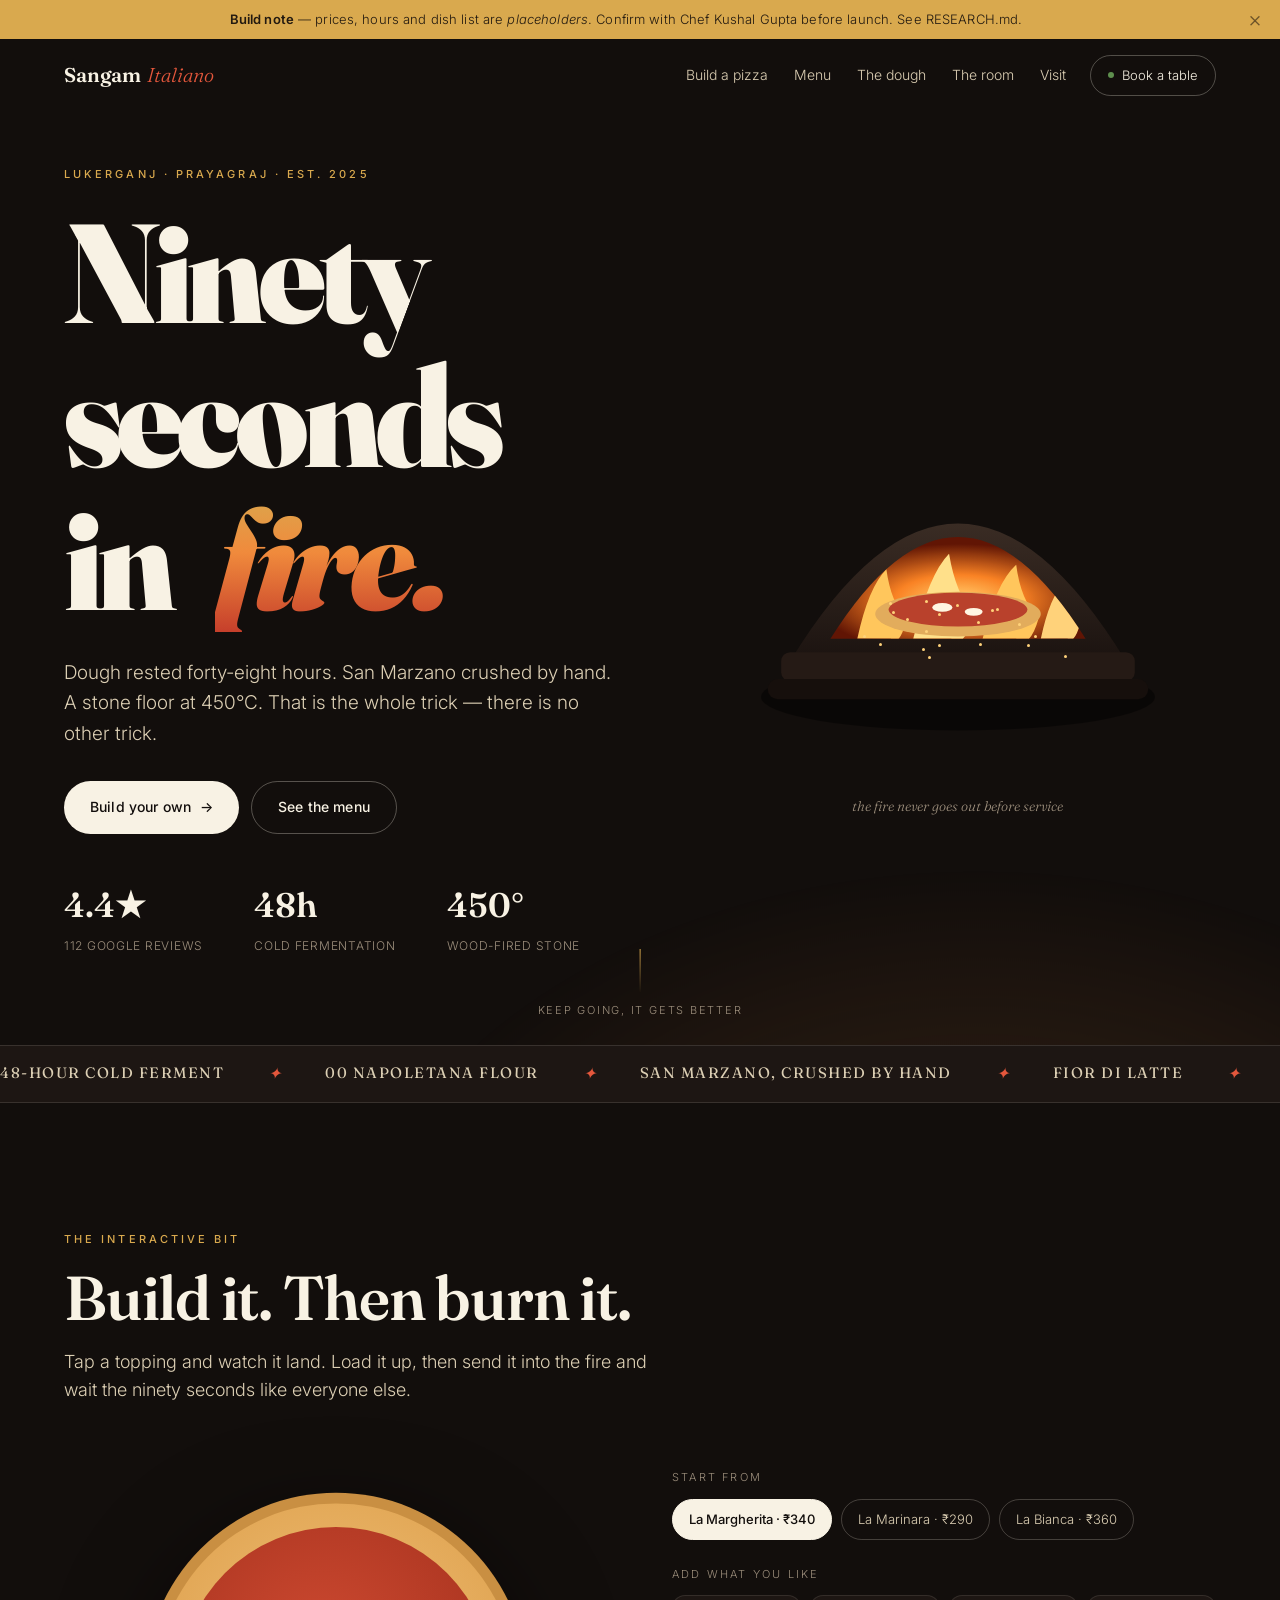
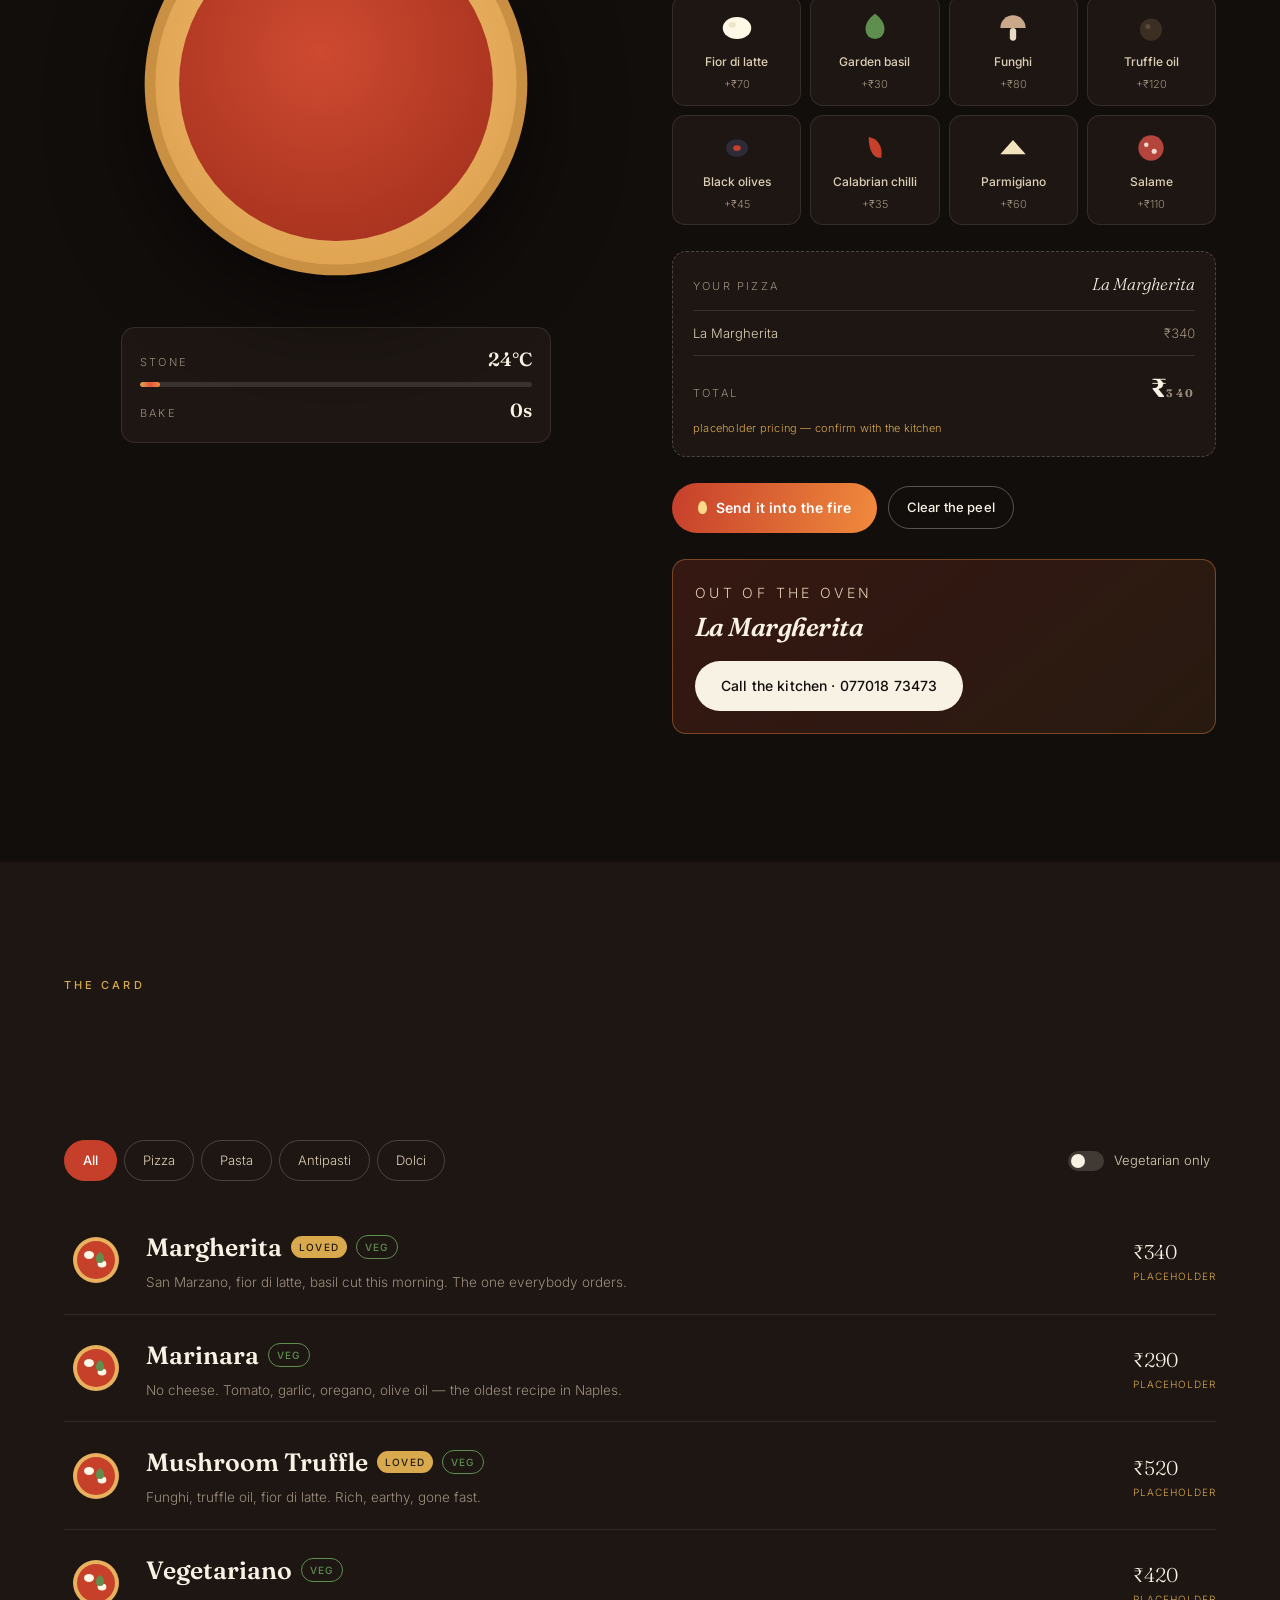
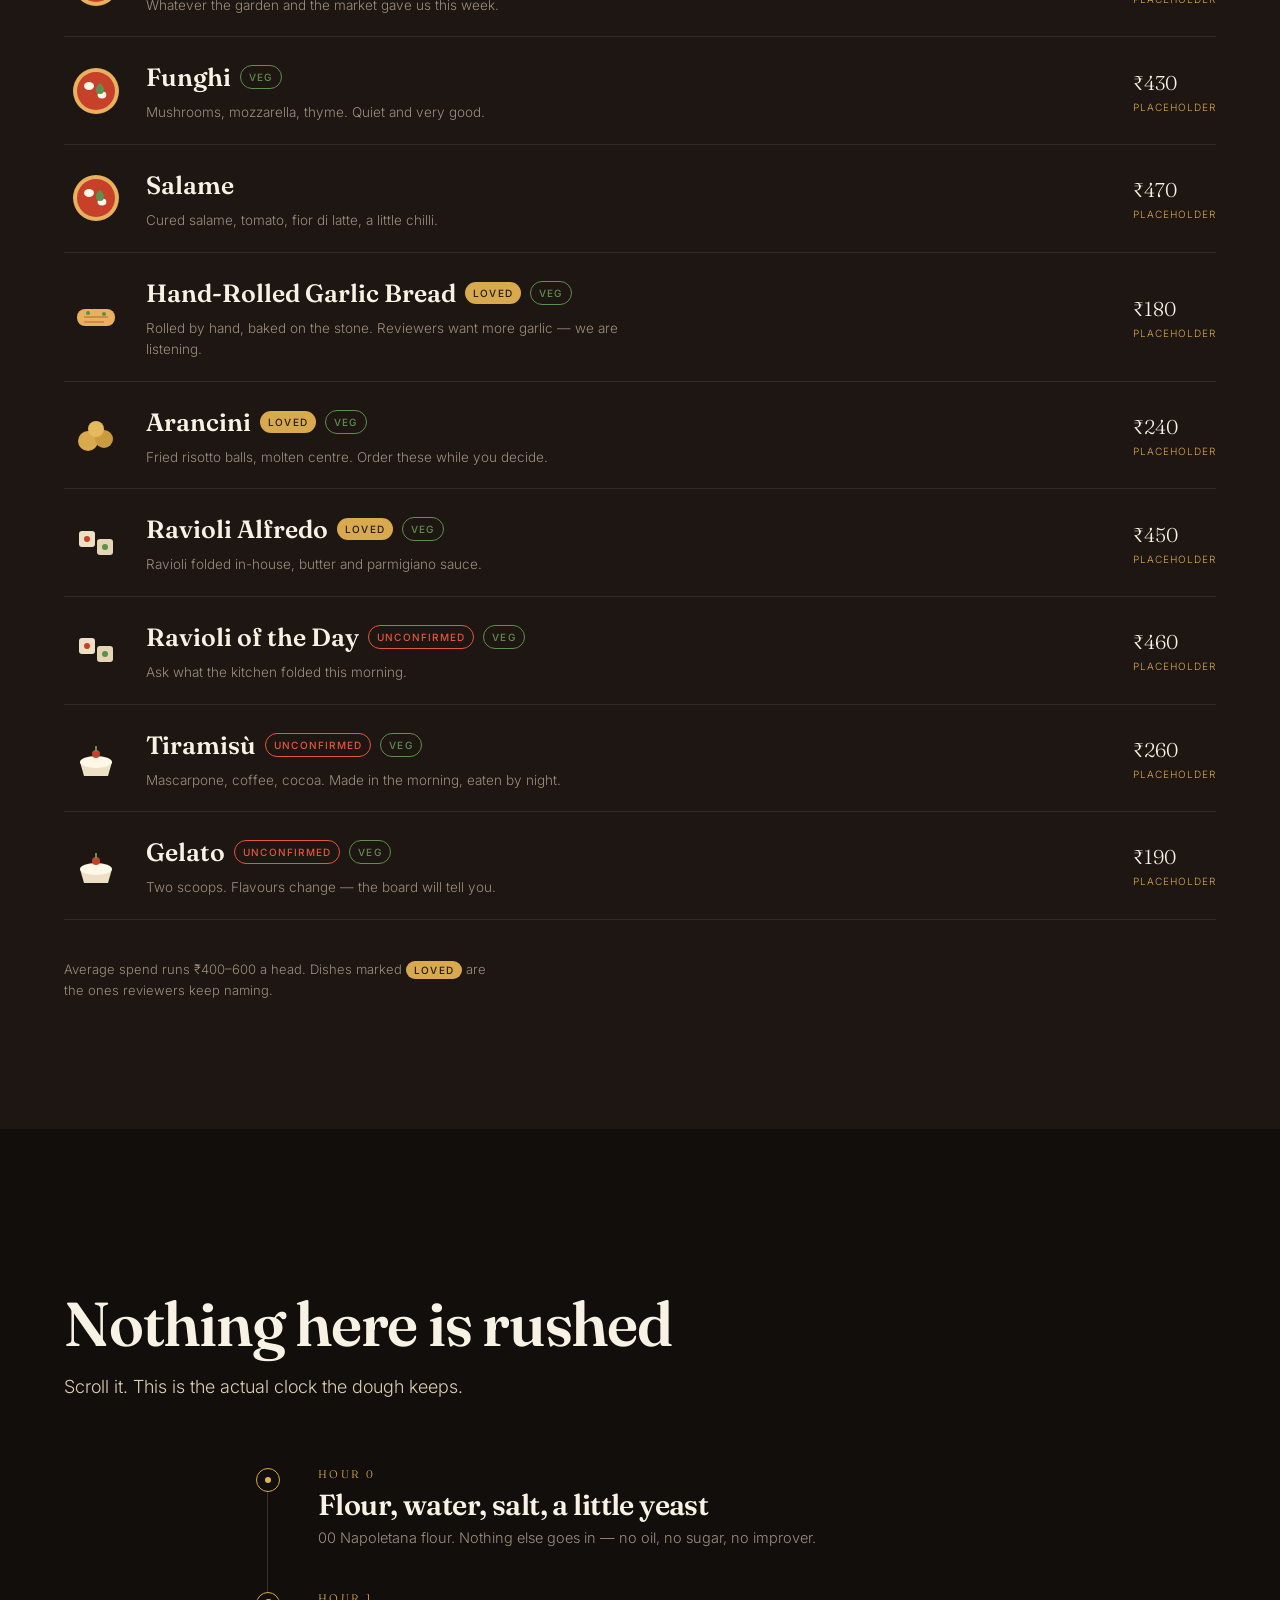
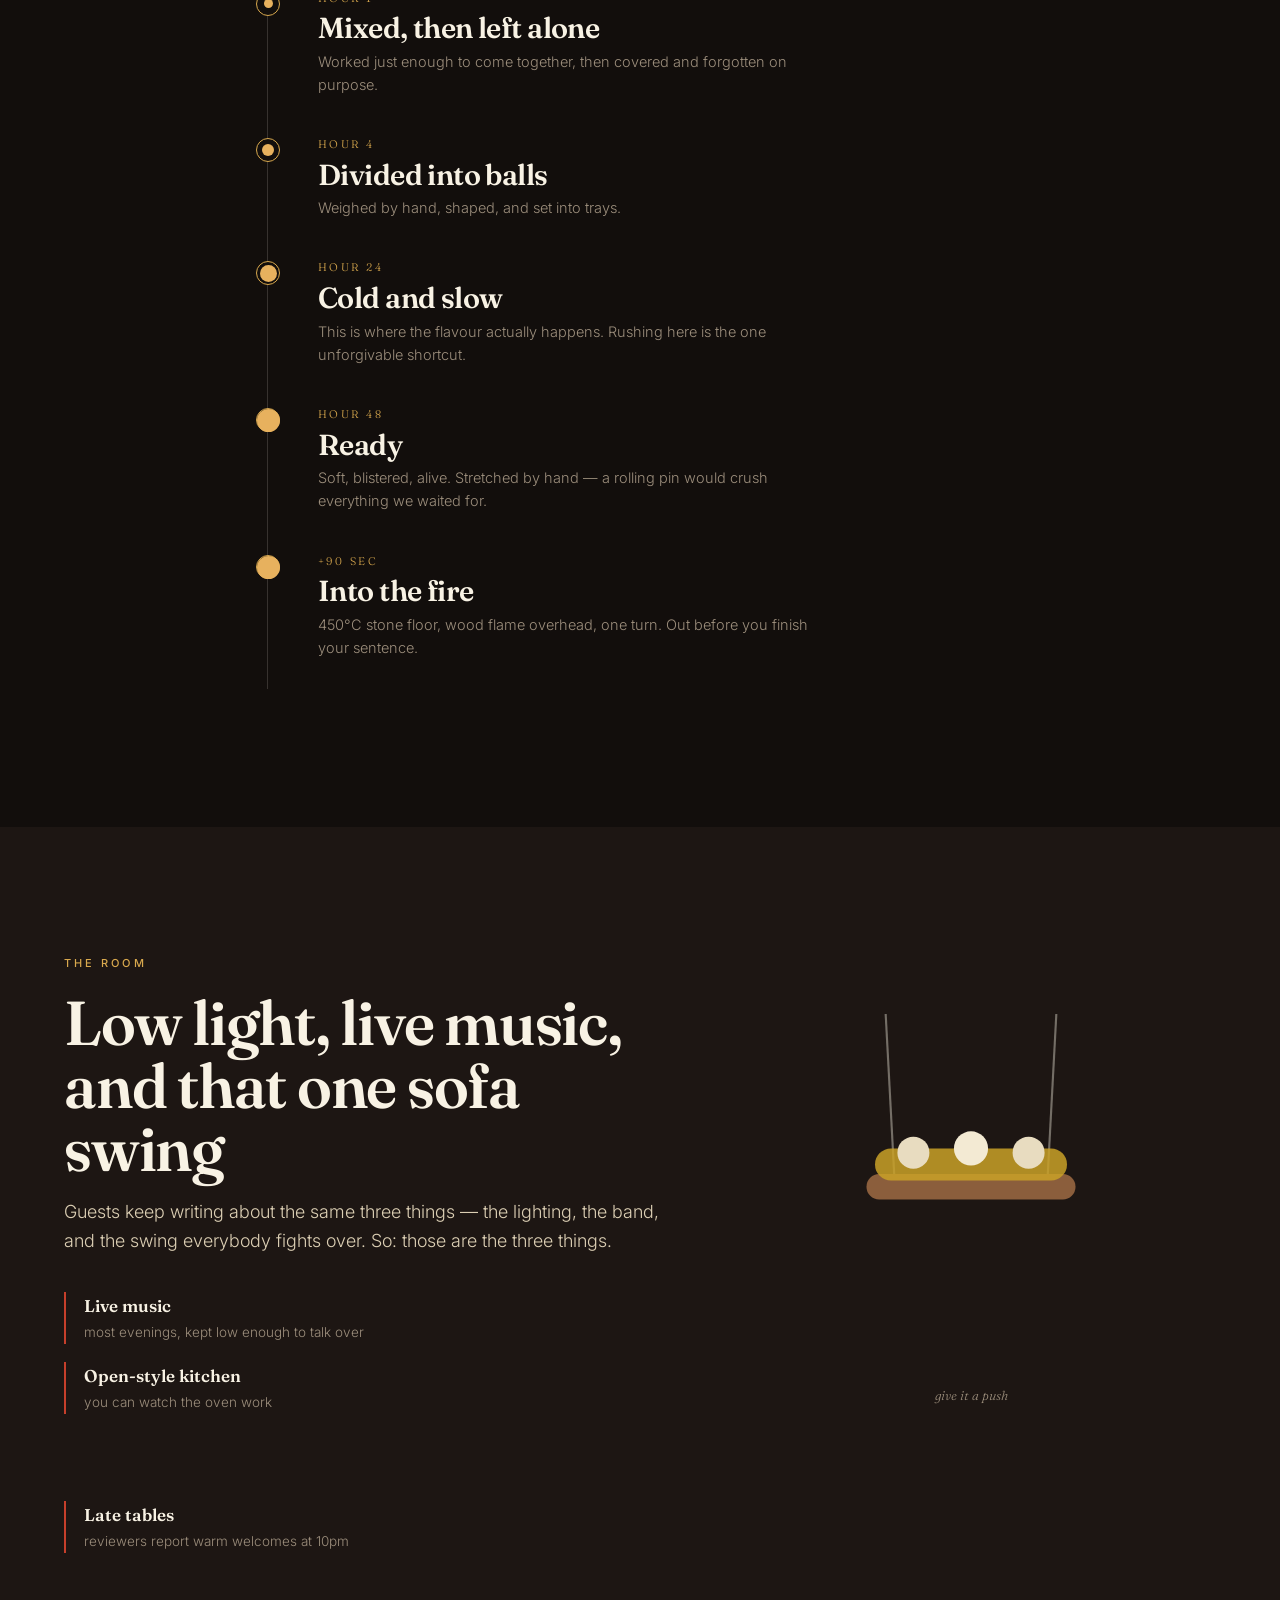
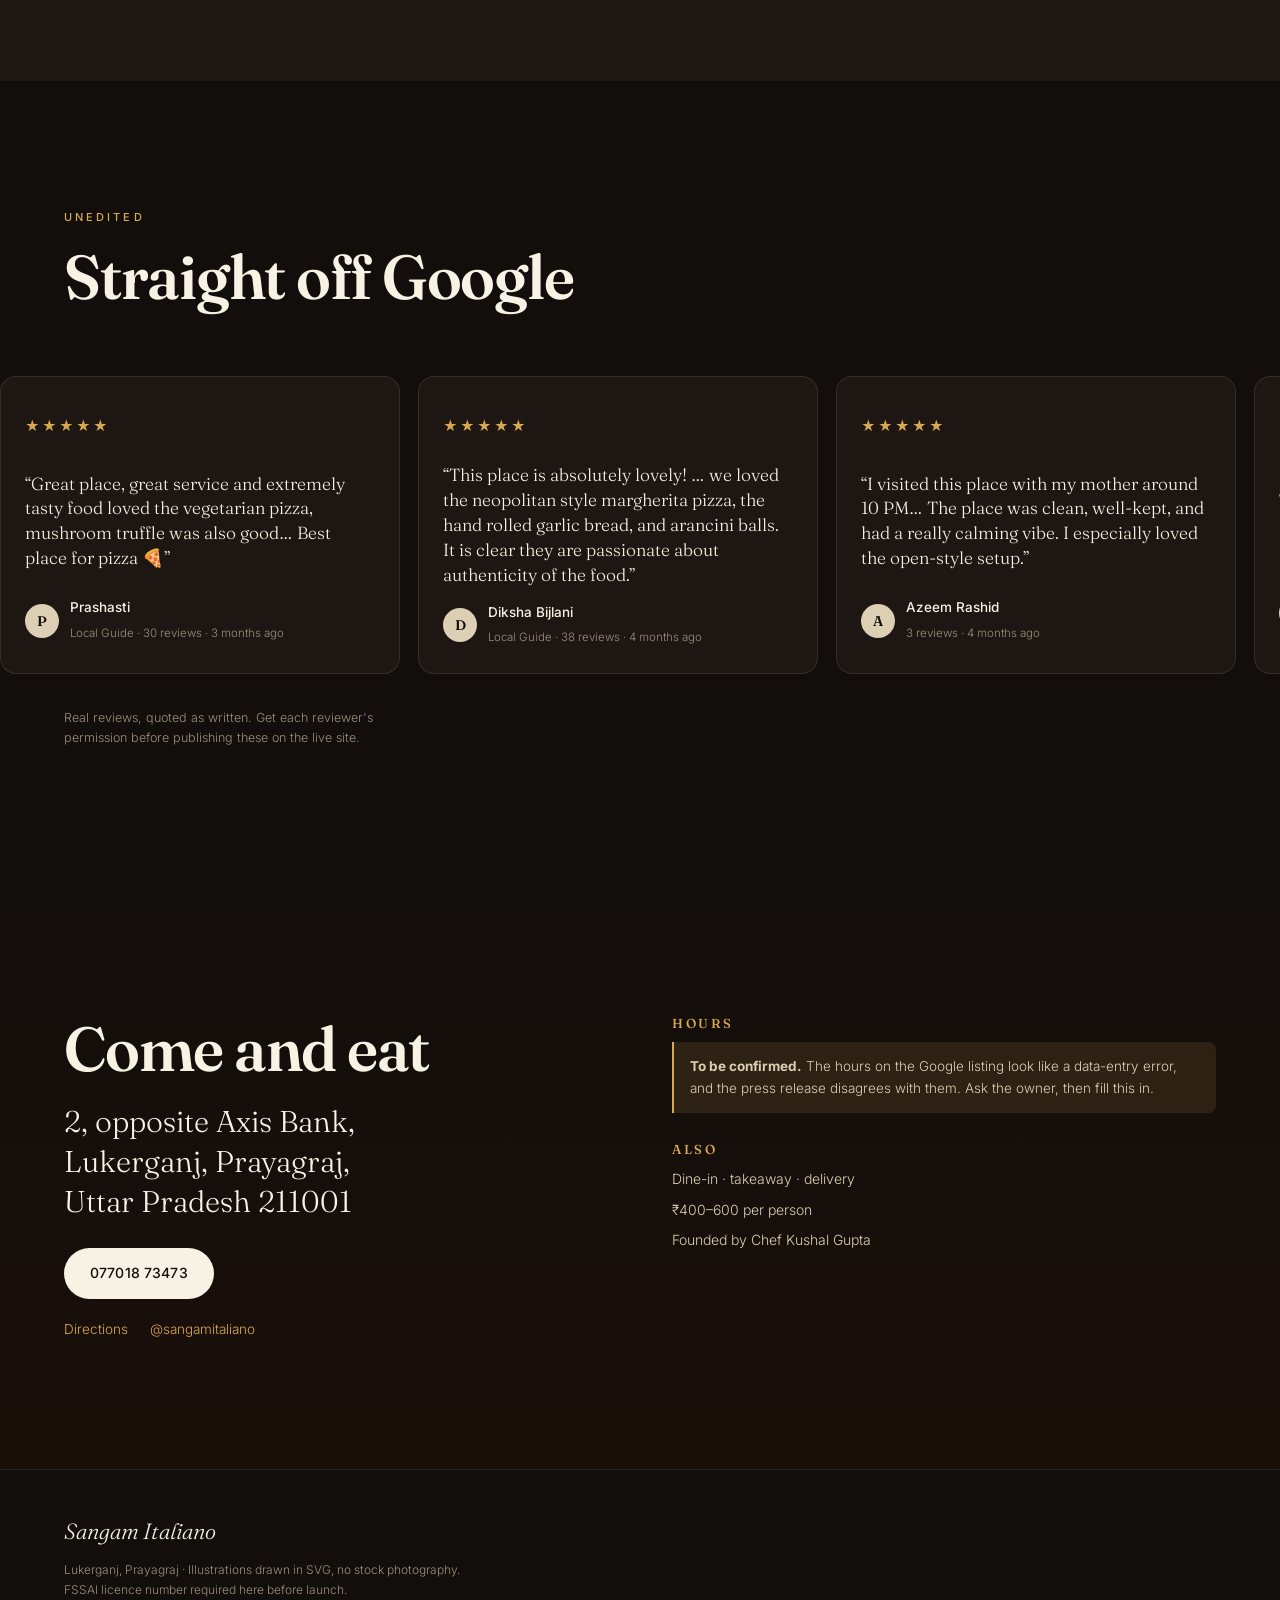
==== index.html @ d6c318a4 "Sangam Italiano: interactive SVG-illustrated restaurant site Static site, no dependencies. Interacti" ====
<!DOCTYPE html>
<html lang="en">
<head>
<meta charset="utf-8">
<meta name="viewport" content="width=device-width,initial-scale=1">
<title>Sangam Italiano — Wood-Fired Napoletana in Prayagraj</title>
<meta name="description" content="Handmade ravioli, 48-hour fermented Napoletana dough, wood-fired pizza. Lukerganj, Prayagraj. Founded by Chef Kushal Gupta.">
<link rel="preconnect" href="https://fonts.googleapis.com">
<link rel="preconnect" href="https://fonts.gstatic.com" crossorigin>
<link href="https://fonts.googleapis.com/css2?family=Fraunces:opsz,wght@9..144,300;9..144,400;9..144,600;9..144,900&family=Inter:wght@300;400;500;600&display=swap" rel="stylesheet">
<link rel="stylesheet" href="styles.css">
</head>
<body>

<!-- ══ DEV NOTE — delete this block before going live ══ -->
<div class="devnote" id="devnote">
  <strong>Build note</strong> — prices, hours and dish list are <em>placeholders</em>.
  Confirm with Chef Kushal Gupta before launch. See RESEARCH.md.
  <button type="button" data-close-devnote aria-label="Dismiss build note">&times;</button>
</div>

<!-- ══ PRELOADER ══ -->
<div class="preload" id="preload" aria-hidden="true">
  <svg viewBox="0 0 120 120" class="preload__dough">
    <circle cx="60" cy="60" r="34" class="preload__ball"></circle>
  </svg>
  <p class="preload__word">stretching the dough</p>
</div>

<div class="hungerbar" id="hungerbar"><span></span></div>
<div class="glow" id="glow" aria-hidden="true"></div>

<!-- ══ NAV ══ -->
<header class="nav" id="nav">
  <a href="#top" class="nav__mark">
    <span class="nav__mark-s">Sangam</span><span class="nav__mark-i">Italiano</span>
  </a>
  <nav class="nav__links" aria-label="Main">
    <a href="#forge">Build a pizza</a>
    <a href="#menu">Menu</a>
    <a href="#dough">The dough</a>
    <a href="#room">The room</a>
    <a href="#visit">Visit</a>
  </nav>
  <a class="nav__cta" href="tel:07701873473">
    <span class="nav__cta-dot"></span>Book a table
  </a>
</header>

<main id="top">

<!-- ══ HERO ══ -->
<section class="hero">
  <div class="hero__heat" aria-hidden="true"></div>
  <div class="hero__leaves" id="leaves" aria-hidden="true"></div>

  <div class="hero__inner">
    <div class="hero__copy">
      <p class="eyebrow reveal">Lukerganj &middot; Prayagraj &middot; est. 2025</p>
      <h1 class="hero__h1">
        <span class="reveal" style="--d:.05s">Ninety</span>
        <span class="reveal" style="--d:.12s">seconds</span>
        <span class="reveal" style="--d:.19s">in</span>
        <span class="reveal hero__flame" style="--d:.26s">fire.</span>
      </h1>
      <p class="hero__sub reveal" style="--d:.34s">
        Dough rested forty-eight hours. San Marzano crushed by hand.
        A stone floor at 450&deg;C. That is the whole trick — there is no other trick.
      </p>
      <div class="hero__acts reveal" style="--d:.42s">
        <a class="btn btn--fill" href="#forge">Build your own <span aria-hidden="true">&rarr;</span></a>
        <a class="btn btn--ghost" href="#menu">See the menu</a>
      </div>
      <dl class="hero__stats reveal" style="--d:.5s">
        <div><dt>4.4&#9733;</dt><dd>112 Google reviews</dd></div>
        <div><dt>48h</dt><dd>cold fermentation</dd></div>
        <div><dt>450&deg;</dt><dd>wood-fired stone</dd></div>
      </dl>
    </div>

    <div class="hero__stage">
      <div class="oven" id="oven">
        <svg viewBox="0 0 420 420" class="oven__svg" aria-label="A wood-fired oven with a pizza turning inside">
          <defs>
            <radialGradient id="mouthGlow" cx="50%" cy="62%" r="55%">
              <stop offset="0%" stop-color="#FFD27A"/>
              <stop offset="45%" stop-color="#F0842E"/>
              <stop offset="100%" stop-color="#5B1607"/>
            </radialGradient>
            <linearGradient id="domeG" x1="0" y1="0" x2="0" y2="1">
              <stop offset="0%" stop-color="#3A2C24"/>
              <stop offset="100%" stop-color="#1B1310"/>
            </linearGradient>
            <clipPath id="mouthClip"><path d="M96 300 Q210 118 324 300 Z"/></clipPath>
          </defs>
          <ellipse cx="210" cy="352" rx="176" ry="30" class="oven__shadow"/>
          <path d="M60 320 Q210 74 360 320 Z" fill="url(#domeG)"/>
          <path d="M96 300 Q210 118 324 300 Z" fill="url(#mouthGlow)" class="oven__mouth"/>
          <g clip-path="url(#mouthClip)">
            <g class="oven__fire">
              <path class="flame f1" d="M120 300 q10-46 26-62 q4 30 18 44 q-6 26 -14 18 z"/>
              <path class="flame f2" d="M170 300 q14-58 32-76 q6 36 22 54 q-8 32 -20 22 z"/>
              <path class="flame f3" d="M232 300 q12-50 30-66 q4 32 20 48 q-8 28 -20 18 z"/>
              <path class="flame f4" d="M284 300 q8-38 22-52 q4 24 14 36 q-6 22 -12 16 z"/>
            </g>
            <g class="oven__pie" id="ovenPie">
              <ellipse cx="210" cy="278" rx="74" ry="20" fill="#E2AC5C"/>
              <ellipse cx="210" cy="274" rx="62" ry="15" fill="#B9412C"/>
              <ellipse cx="196" cy="272" rx="9" ry="4" fill="#FFF6E2"/>
              <ellipse cx="224" cy="276" rx="8" ry="3.5" fill="#FFF6E2"/>
            </g>
          </g>
          <rect x="52" y="312" width="316" height="26" rx="8" fill="#251A15"/>
          <rect x="40" y="336" width="340" height="18" rx="9" fill="#160F0C"/>
        </svg>
        <div class="oven__sparks" id="sparks" aria-hidden="true"></div>
      </div>
      <p class="oven__cap">the fire never goes out before service</p>
    </div>
  </div>

  <a href="#forge" class="scrollcue" aria-label="Scroll down">
    <span></span><em>keep going, it gets better</em>
  </a>
</section>

<!-- ══ MARQUEE ══ -->
<div class="marquee" aria-hidden="true">
  <div class="marquee__track" id="marqueeTrack"></div>
</div>

<!-- ══ THE FORGE ══ -->
<section class="forge" id="forge">
  <div class="sec-head">
    <p class="eyebrow reveal">The interactive bit</p>
    <h2 class="sec-h2 reveal">Build it. Then burn it.</h2>
    <p class="sec-lede reveal">
      Tap a topping and watch it land. Load it up, then send it into the fire and
      wait the ninety seconds like everyone else.
    </p>
  </div>

  <div class="forge__grid">
    <!-- pizza stage -->
    <div class="forge__stage reveal">
      <div class="peel" id="peel">
        <svg viewBox="0 0 400 400" class="pizza" id="pizza" aria-label="Your pizza in progress">
          <defs>
            <radialGradient id="crustG" cx="50%" cy="45%" r="60%">
              <stop offset="0%" stop-color="#F0C078"/>
              <stop offset="100%" stop-color="#DFA24F"/>
            </radialGradient>
            <radialGradient id="sauceG" cx="45%" cy="40%" r="65%">
              <stop offset="0%" stop-color="#CE4A31"/>
              <stop offset="100%" stop-color="#A8331F"/>
            </radialGradient>
          </defs>
          <circle cx="200" cy="200" r="178" fill="#C98F42" class="pz-rim"/>
          <circle cx="200" cy="200" r="168" fill="url(#crustG)"/>
          <circle cx="200" cy="200" r="146" fill="url(#sauceG)" class="pz-sauce"/>
          <g id="pzToppings"></g>
          <g id="pzChar" class="pz-char"></g>
          <g id="pzSteam" class="pz-steam"></g>
        </svg>
        <div class="peel__flames" id="peelFlames" aria-hidden="true">
          <i></i><i></i><i></i><i></i><i></i><i></i>
        </div>
        <div class="peel__stamp" id="stamp" aria-hidden="true">perfetto</div>
      </div>

      <div class="gauge" id="gauge">
        <div class="gauge__row">
          <span class="gauge__lbl">stone</span>
          <strong class="gauge__val" id="tempVal">24&deg;C</strong>
        </div>
        <div class="gauge__bar"><span id="tempBar"></span></div>
        <div class="gauge__row">
          <span class="gauge__lbl">bake</span>
          <strong class="gauge__val" id="timeVal">0s</strong>
        </div>
      </div>
    </div>

    <!-- controls -->
    <div class="forge__panel reveal" style="--d:.12s">
      <div class="forge__base" role="group" aria-label="Choose a base">
        <span class="forge__legend">Start from</span>
        <div class="chips" id="baseChips"></div>
      </div>

      <div class="forge__tops">
        <span class="forge__legend">Add what you like</span>
        <div class="tops" id="topGrid"></div>
      </div>

      <div class="ticket" id="ticket">
        <div class="ticket__head">
          <span>Your pizza</span>
          <em id="ticketName">La Margherita</em>
        </div>
        <ul class="ticket__lines" id="ticketLines"></ul>
        <div class="ticket__total">
          <span>Total</span>
          <strong>&#8377;<span id="ticketTotal">0</span></strong>
        </div>
        <p class="ticket__note">placeholder pricing — confirm with the kitchen</p>
      </div>

      <div class="forge__acts">
        <button class="btn btn--fire" id="fireBtn">
          <span class="btn__fireicon" aria-hidden="true"></span>
          Send it into the fire
        </button>
        <button class="btn btn--ghost btn--sm" id="resetBtn">Clear the peel</button>
      </div>

      <div class="forge__done" id="forgeDone" hidden>
        <p class="forge__done-k">Out of the oven</p>
        <h3 id="doneName">La Margherita</h3>
        <p id="doneLine"></p>
        <a class="btn btn--fill" href="tel:07701873473">Call the kitchen &middot; 077018 73473</a>
      </div>
    </div>
  </div>
</section>

<!-- ══ MENU ══ -->
<section class="menu" id="menu">
  <div class="sec-head">
    <p class="eyebrow reveal">The card</p>
    <h2 class="sec-h2 reveal">What comes out of that oven</h2>
  </div>

  <div class="menu__bar reveal">
    <div class="tabs" id="menuTabs" role="tablist" aria-label="Menu sections"></div>
    <button class="vegtog" id="vegTog" aria-pressed="false">
      <span class="vegtog__box"><span class="vegtog__dot"></span></span>
      Vegetarian only
    </button>
  </div>

  <ul class="menu__list" id="menuList"></ul>

  <p class="menu__foot reveal">
    Average spend runs &#8377;400&ndash;600 a head. Dishes marked
    <span class="badge badge--loved">loved</span> are the ones reviewers keep naming.
  </p>
</section>

<!-- ══ DOUGH TIMELINE ══ -->
<section class="dough" id="dough">
  <div class="sec-head">
    <p class="eyebrow reveal">Forty-eight hours</p>
    <h2 class="sec-h2 reveal">Nothing here is rushed</h2>
    <p class="sec-lede reveal">Scroll it. This is the actual clock the dough keeps.</p>
  </div>

  <ol class="tl" id="timeline"></ol>
</section>

<!-- ══ THE ROOM ══ -->
<section class="room" id="room">
  <div class="room__grid">
    <div class="room__copy">
      <p class="eyebrow reveal">The room</p>
      <h2 class="sec-h2 reveal">Low light, live music,<br>and that one sofa swing</h2>
      <p class="sec-lede reveal">
        Guests keep writing about the same three things — the lighting, the band,
        and the swing everybody fights over. So: those are the three things.
      </p>
      <ul class="room__list">
        <li class="reveal" style="--d:.05s"><b>Live music</b><span>most evenings, kept low enough to talk over</span></li>
        <li class="reveal" style="--d:.12s"><b>Open-style kitchen</b><span>you can watch the oven work</span></li>
        <li class="reveal" style="--d:.19s"><b>Herb garden on site</b><span>basil cut the same day it lands on your pizza</span></li>
        <li class="reveal" style="--d:.26s"><b>Late tables</b><span>reviewers report warm welcomes at 10pm</span></li>
      </ul>
    </div>

    <div class="room__art reveal">
      <div class="swing" id="swing">
        <svg viewBox="0 0 300 340" aria-label="A hanging sofa swing">
          <line x1="70" y1="0" x2="78" y2="150" class="swing__rope"/>
          <line x1="230" y1="0" x2="222" y2="150" class="swing__rope"/>
          <rect x="52" y="150" width="196" height="24" rx="12" fill="#8B5E3C"/>
          <rect x="60" y="126" width="180" height="30" rx="15" fill="#C9A227" opacity=".85"/>
          <circle cx="96" cy="130" r="15" fill="#E8DCC0"/>
          <circle cx="150" cy="126" r="16" fill="#F3EAD3"/>
          <circle cx="204" cy="130" r="15" fill="#E8DCC0"/>
        </svg>
        <p class="swing__cap">give it a push</p>
      </div>
      <div class="viz" id="viz" aria-hidden="true"></div>
    </div>
  </div>
</section>

<!-- ══ REVIEWS ══ -->
<section class="revs">
  <div class="sec-head">
    <p class="eyebrow reveal">Unedited</p>
    <h2 class="sec-h2 reveal">Straight off Google</h2>
  </div>
  <div class="revs__rail" id="revsRail"></div>
  <p class="revs__note reveal">
    Real reviews, quoted as written. Get each reviewer's permission before
    publishing these on the live site.
  </p>
</section>

<!-- ══ VISIT ══ -->
<section class="visit" id="visit">
  <div class="visit__grid">
    <div class="visit__block reveal">
      <h2 class="sec-h2">Come and eat</h2>
      <p class="visit__addr">
        2, opposite Axis Bank,<br>Lukerganj, Prayagraj,<br>Uttar Pradesh 211001
      </p>
      <a class="btn btn--fill" href="tel:07701873473">077018 73473</a>
      <div class="visit__links">
        <a href="https://www.google.com/maps/place/Sangam+Italiano/@25.4411002,81.816763,17z" target="_blank" rel="noopener">Directions</a>
        <a href="https://www.instagram.com/sangamitaliano/" target="_blank" rel="noopener">@sangamitaliano</a>
      </div>
    </div>

    <div class="visit__block reveal" style="--d:.12s">
      <h3 class="visit__h3">Hours</h3>
      <p class="visit__tbc">
        <b>To be confirmed.</b> The hours on the Google listing look like a
        data-entry error, and the press release disagrees with them. Ask the
        owner, then fill this in.
      </p>
      <h3 class="visit__h3">Also</h3>
      <ul class="visit__ul">
        <li>Dine-in &middot; takeaway &middot; delivery</li>
        <li>&#8377;400&ndash;600 per person</li>
        <li>Founded by Chef Kushal Gupta</li>
      </ul>
    </div>
  </div>
</section>

</main>

<footer class="foot">
  <p class="foot__mark">Sangam Italiano</p>
  <p class="foot__small">
    Lukerganj, Prayagraj &middot; Illustrations drawn in SVG, no stock photography.
    <br>FSSAI licence number required here before launch.
  </p>
</footer>

<script src="app.js"></script>
</body>
</html>
---- styles.css ----
/* Sangam Italiano — all visuals are CSS/SVG. No photography. */
:root{
  --ink:#120E0C; --ink2:#1D1613; --ink3:#2A211B;
  --cream:#F8F2E4; --cream2:#DCCFB4; --mute:#9C8E7C;
  --tomato:#C63F2B; --tomato2:#E4573C;
  --basil:#5E8F4E; --gold:#D9A94E; --ember:#F08A3C;
  --crust:#E7B15E;
  --disp:"Fraunces",Georgia,"Times New Roman",serif;
  --ui:"Inter",-apple-system,BlinkMacSystemFont,"Segoe UI",sans-serif;
  --pad:clamp(20px,5vw,80px);
}
*{box-sizing:border-box}
html{scroll-behavior:smooth}
body{
  margin:0;background:var(--ink);color:var(--cream);
  font-family:var(--ui);font-weight:300;line-height:1.6;
  -webkit-font-smoothing:antialiased;overflow-x:hidden;
}
h1,h2,h3{font-family:var(--disp);font-weight:600;line-height:1.02;margin:0;letter-spacing:-.02em}
a{color:inherit}
button{font:inherit;cursor:pointer}
img,svg{max-width:100%}

/* ── dev note ── */
.devnote{
  position:relative;z-index:60;background:var(--gold);color:#231a10;
  font-size:13px;padding:9px 46px 9px 18px;text-align:center;letter-spacing:.01em;
}
.devnote strong{font-weight:600}
.devnote button{
  position:absolute;right:10px;top:50%;translate:0 -50%;background:none;border:0;
  font-size:22px;line-height:1;color:#231a10;padding:0 8px;opacity:.6;
}
.devnote button:hover{opacity:1}
.devnote--gone{display:none}

/* ── preloader ── */
.preload{
  position:fixed;inset:0;z-index:100;background:var(--ink);
  display:grid;place-items:center;gap:14px;grid-auto-flow:row;
  transition:opacity .6s ease,visibility .6s;
}
.preload--done{opacity:0;visibility:hidden}
.preload__dough{width:120px;height:120px}
.preload__ball{fill:var(--crust);transform-origin:60px 60px;animation:knead 1.1s ease-in-out infinite}
@keyframes knead{
  0%,100%{transform:scale(1,1)}
  35%{transform:scale(1.28,.66)}
  70%{transform:scale(.86,1.18)}
}
.preload__word{font-family:var(--disp);color:var(--mute);font-size:14px;letter-spacing:.16em;text-transform:lowercase;margin:0}

/* ── hunger bar + cursor glow ── */
.hungerbar{position:fixed;top:0;left:0;right:0;height:3px;z-index:55;background:transparent;pointer-events:none}
.hungerbar span{display:block;height:100%;width:0;background:linear-gradient(90deg,var(--gold),var(--tomato2),var(--ember))}
.glow{
  position:fixed;width:520px;height:520px;border-radius:50%;pointer-events:none;z-index:1;
  background:radial-gradient(circle,rgba(240,138,60,.10),transparent 62%);
  translate:-50% -50%;transition:opacity .4s;opacity:0;
}

/* ── nav ── */
.nav{
  position:sticky;top:0;z-index:50;display:flex;align-items:center;gap:24px;
  padding:16px var(--pad);transition:background .35s,backdrop-filter .35s,padding .35s;
}
.nav--stuck{background:rgba(18,14,12,.82);backdrop-filter:blur(14px);padding-top:11px;padding-bottom:11px;
  box-shadow:0 1px 0 rgba(248,242,228,.08)}
.nav__mark{font-family:var(--disp);font-size:20px;text-decoration:none;white-space:nowrap}
.nav__mark-s{font-weight:600}
.nav__mark-i{color:var(--tomato2);font-style:italic;margin-left:.28em}
.nav__links{display:flex;gap:26px;margin-left:auto;font-size:14px}
.nav__links a{text-decoration:none;color:var(--cream2);position:relative;padding:4px 0;transition:color .25s}
.nav__links a::after{
  content:"";position:absolute;left:0;bottom:0;height:1px;width:0;background:var(--gold);transition:width .3s
}
.nav__links a:hover{color:var(--cream)}
.nav__links a:hover::after{width:100%}
.nav__cta{
  display:inline-flex;align-items:center;gap:8px;text-decoration:none;font-size:13px;
  border:1px solid rgba(248,242,228,.28);border-radius:999px;padding:9px 17px;transition:.25s
}
.nav__cta:hover{background:var(--cream);color:var(--ink);border-color:var(--cream)}
.nav__cta-dot{width:6px;height:6px;border-radius:50%;background:var(--basil);animation:pulse 2s infinite}
@keyframes pulse{0%,100%{opacity:1}50%{opacity:.35}}
@media(max-width:820px){.nav__links{display:none}.nav__cta{margin-left:auto}}

/* ── shared ── */
.eyebrow{
  font-size:11px;letter-spacing:.28em;text-transform:uppercase;color:var(--gold);
  margin:0 0 18px;font-weight:500
}
.sec-h2{font-size:clamp(32px,5.4vw,62px)}
.sec-lede{color:var(--cream2);max-width:56ch;font-size:clamp(15px,1.6vw,18px);margin:18px 0 0}
.sec-head{padding:0 var(--pad);margin-bottom:clamp(36px,5vw,64px)}
.reveal{opacity:0;transform:translateY(26px);transition:opacity .8s cubic-bezier(.2,.7,.3,1) var(--d,0s),transform .8s cubic-bezier(.2,.7,.3,1) var(--d,0s)}
.reveal--in{opacity:1;transform:none}

.btn{
  display:inline-flex;align-items:center;gap:9px;text-decoration:none;border:0;border-radius:999px;
  padding:14px 26px;font-size:14px;font-weight:500;letter-spacing:.01em;transition:.28s cubic-bezier(.2,.7,.3,1)
}
.btn--sm{padding:10px 18px;font-size:13px}
.btn--fill{background:var(--cream);color:var(--ink)}
.btn--fill:hover{background:var(--gold);transform:translateY(-2px)}
.btn--ghost{background:transparent;color:var(--cream);border:1px solid rgba(248,242,228,.3)}
.btn--ghost:hover{border-color:var(--cream);background:rgba(248,242,228,.07)}
.btn--fire{background:linear-gradient(100deg,var(--tomato),var(--ember));color:#fff;font-weight:600}
.btn--fire:hover{filter:brightness(1.12);transform:translateY(-2px)}
.btn--fire:disabled{opacity:.45;cursor:not-allowed;transform:none;filter:none}
.btn__fireicon{width:9px;height:13px;border-radius:50% 50% 50% 50%/60% 60% 40% 40%;background:#FFD98A;animation:flick .5s infinite alternate}
@keyframes flick{to{transform:scaleY(1.35) translateY(-1px);opacity:.75}}

/* ── hero ── */
.hero{position:relative;min-height:92vh;display:flex;flex-direction:column;justify-content:center;padding:clamp(30px,6vh,80px) var(--pad) 90px;overflow:hidden}
.hero__heat{
  position:absolute;inset:auto -10% -30% -10%;height:70%;z-index:0;
  background:radial-gradient(60% 100% at 72% 100%,rgba(240,138,60,.20),transparent 70%);
  filter:blur(6px)
}
.hero__leaves{position:absolute;inset:0;z-index:1;pointer-events:none}
.leaf{position:absolute;opacity:0;animation:drift linear infinite}
@keyframes drift{
  0%{opacity:0;transform:translate3d(0,-8vh,0) rotate(0deg)}
  10%{opacity:.55}
  90%{opacity:.5}
  100%{opacity:0;transform:translate3d(var(--dx,40px),108vh,0) rotate(var(--dr,320deg))}
}
.hero__inner{position:relative;z-index:2;display:grid;grid-template-columns:1.05fr .95fr;gap:clamp(30px,5vw,70px);align-items:center;max-width:1400px;margin:0 auto;width:100%}
.hero__h1{font-size:clamp(52px,11vw,144px);font-weight:900;letter-spacing:-.045em}
.hero__h1 span{display:inline-block;margin-right:.22em}
.hero__flame{
  background:linear-gradient(180deg,var(--gold),var(--ember) 45%,var(--tomato));
  -webkit-background-clip:text;background-clip:text;color:transparent;font-style:italic
}
.hero__sub{color:var(--cream2);max-width:46ch;font-size:clamp(15px,1.7vw,19px);margin:26px 0 0}
.hero__acts{display:flex;flex-wrap:wrap;gap:12px;margin-top:32px}
.hero__stats{display:flex;flex-wrap:wrap;gap:clamp(20px,4vw,52px);margin:44px 0 0;padding:0}
.hero__stats dt{font-family:var(--disp);font-size:clamp(24px,3vw,34px);font-weight:600;color:var(--cream)}
.hero__stats dd{margin:4px 0 0;font-size:12px;letter-spacing:.06em;color:var(--mute);text-transform:uppercase}

.hero__stage{display:grid;place-items:center;gap:14px}
.oven{position:relative;width:100%;max-width:470px;will-change:transform}
.oven__shadow{fill:rgba(0,0,0,.45)}
.oven__mouth{filter:saturate(1.1)}
.flame{fill:#FFC65C;mix-blend-mode:screen;transform-box:fill-box;transform-origin:bottom center}
.f1{animation:fl 1.15s ease-in-out infinite alternate}
.f2{animation:fl 1.45s .2s ease-in-out infinite alternate;fill:#FFE08A}
.f3{animation:fl .95s .1s ease-in-out infinite alternate}
.f4{animation:fl 1.3s .35s ease-in-out infinite alternate;fill:#FFD27A}
@keyframes fl{
  0%{transform:scaleY(.82) scaleX(1.04) translateY(2px);opacity:.8}
  100%{transform:scaleY(1.22) scaleX(.92) translateY(-6px);opacity:1}
}
.oven__pie{transform-box:fill-box;transform-origin:center;animation:spinpie 9s linear infinite}
@keyframes spinpie{to{transform:rotate(360deg)}}
.oven__sparks{position:absolute;inset:0;pointer-events:none}
.spark{position:absolute;width:3px;height:3px;border-radius:50%;background:#FFD27A;animation:rise linear infinite}
@keyframes rise{
  0%{opacity:0;transform:translateY(0) scale(1)}
  15%{opacity:1}
  100%{opacity:0;transform:translateY(-190px) scale(.2)}
}
.oven__cap{font-family:var(--disp);font-style:italic;color:var(--mute);font-size:14px;margin:0}

.scrollcue{
  position:absolute;left:50%;bottom:26px;translate:-50% 0;z-index:3;
  display:grid;justify-items:center;gap:9px;text-decoration:none
}
.scrollcue span{width:1px;height:44px;background:linear-gradient(var(--gold),transparent);animation:cue 1.9s infinite}
@keyframes cue{0%,100%{opacity:.25;height:22px}50%{opacity:1;height:46px}}
.scrollcue em{font-size:11px;letter-spacing:.16em;color:var(--mute);text-transform:uppercase;font-style:normal}
@media(max-width:900px){
  .hero__inner{grid-template-columns:1fr}
  .hero__stage{order:-1}
  .oven{max-width:330px}
}

/* ── marquee ── */
.marquee{border-block:1px solid rgba(248,242,228,.12);overflow:hidden;padding:15px 0;background:var(--ink2)}
.marquee__track{display:flex;gap:44px;width:max-content;animation:march 34s linear infinite;white-space:nowrap}
.marquee__track b{font-family:var(--disp);font-size:15px;letter-spacing:.1em;text-transform:uppercase;font-weight:400;color:var(--cream2)}
.marquee__track i{color:var(--tomato2)}
@keyframes march{to{transform:translateX(-50%)}}

/* ── forge ── */
.forge{padding:clamp(70px,10vw,140px) 0}
.forge__grid{display:grid;grid-template-columns:1fr 1fr;gap:clamp(30px,5vw,70px);align-items:start;padding:0 var(--pad);max-width:1400px;margin:0 auto}
.forge__stage{position:sticky;top:96px;display:grid;gap:20px;justify-items:center}
.peel{position:relative;width:100%;max-width:430px;aspect-ratio:1}
.pizza{width:100%;filter:drop-shadow(0 26px 44px rgba(0,0,0,.55));transition:filter .5s}
.peel--baking .pizza{animation:shake .28s infinite}
@keyframes shake{0%,100%{transform:translate(0,0)}25%{transform:translate(1.5px,-1px)}75%{transform:translate(-1.5px,1px)}}
.peel--baked .pizza{filter:drop-shadow(0 26px 44px rgba(0,0,0,.55)) saturate(1.12) contrast(1.05)}
.pz-rim{transition:fill 1.2s}
.peel--baked .pz-rim{fill:#B87A32}
.pz-char circle{opacity:0;transition:opacity 1.1s}
.peel--baked .pz-char circle{opacity:.72}
.topping{transform-box:fill-box;transform-origin:center;animation:drop .5s cubic-bezier(.2,1.5,.4,1) both}
@keyframes drop{
  0%{transform:scale(0) rotate(-40deg);opacity:0}
  60%{transform:scale(1.22) rotate(6deg);opacity:1}
  100%{transform:scale(1) rotate(0)}
}
.peel__flames{position:absolute;inset:auto 6% -4% 6%;height:58%;display:flex;justify-content:space-around;align-items:flex-end;opacity:0;transition:opacity .5s;pointer-events:none}
.peel--baking .peel__flames{opacity:1}
.peel__flames i{
  display:block;width:14%;height:60%;border-radius:50% 50% 46% 46%/70% 70% 30% 30%;
  background:linear-gradient(0deg,var(--tomato),var(--ember) 55%,#FFE08A);
  filter:blur(3px);animation:fl2 .6s ease-in-out infinite alternate
}
.peel__flames i:nth-child(2){animation-duration:.8s;height:82%}
.peel__flames i:nth-child(3){animation-duration:.5s;height:68%}
.peel__flames i:nth-child(4){animation-duration:.75s;height:90%}
.peel__flames i:nth-child(5){animation-duration:.62s;height:72%}
.peel__flames i:nth-child(6){animation-duration:.86s;height:58%}
@keyframes fl2{to{transform:scaleY(1.4) translateY(-8px)}}
.pz-steam circle{opacity:0}
.peel--baked .pz-steam circle{animation:steam 2.6s ease-out infinite}
@keyframes steam{0%{opacity:0;transform:translateY(0) scale(.6)}25%{opacity:.5}100%{opacity:0;transform:translateY(-90px) scale(1.9)}}
.peel__stamp{
  position:absolute;inset:0;display:grid;place-items:center;font-family:var(--disp);font-style:italic;
  font-size:clamp(38px,7vw,66px);color:var(--cream);opacity:0;scale:1.7;rotate:-11deg;
  text-shadow:0 4px 26px rgba(0,0,0,.7);pointer-events:none;transition:opacity .5s,scale .5s
}
.peel--baked .peel__stamp{opacity:1;scale:1}

.gauge{width:100%;max-width:430px;display:grid;gap:8px;background:var(--ink2);border:1px solid rgba(248,242,228,.1);border-radius:14px;padding:16px 18px}
.gauge__row{display:flex;justify-content:space-between;align-items:baseline}
.gauge__lbl{font-size:11px;letter-spacing:.2em;text-transform:uppercase;color:var(--mute)}
.gauge__val{font-family:var(--disp);font-size:19px;font-weight:600}
.gauge__bar{height:5px;border-radius:99px;background:rgba(248,242,228,.12);overflow:hidden}
.gauge__bar span{display:block;height:100%;width:5%;border-radius:99px;background:linear-gradient(90deg,var(--gold),var(--tomato2),var(--ember));transition:width .35s}

.forge__panel{display:grid;gap:26px}
.forge__legend{display:block;font-size:11px;letter-spacing:.2em;text-transform:uppercase;color:var(--mute);margin-bottom:12px}
.chips{display:flex;flex-wrap:wrap;gap:9px}
.chip{
  background:transparent;color:var(--cream2);border:1px solid rgba(248,242,228,.22);
  border-radius:999px;padding:9px 16px;font-size:13px;transition:.22s
}
.chip:hover{border-color:var(--cream);color:var(--cream)}
.chip--on{background:var(--cream);color:var(--ink);border-color:var(--cream);font-weight:500}
.tops{display:grid;grid-template-columns:repeat(auto-fill,minmax(112px,1fr));gap:9px}
.top{
  position:relative;background:var(--ink2);border:1px solid rgba(248,242,228,.1);border-radius:13px;
  padding:13px 11px 11px;display:grid;justify-items:center;gap:7px;color:var(--cream2);
  transition:.22s cubic-bezier(.2,.7,.3,1);overflow:hidden
}
.top:hover{transform:translateY(-3px);border-color:rgba(248,242,228,.34);color:var(--cream)}
.top--on{background:rgba(94,143,78,.16);border-color:var(--basil);color:var(--cream)}
.top svg{width:38px;height:38px}
.top b{font-size:12px;font-weight:500;text-align:center;line-height:1.25}
.top small{font-size:11px;color:var(--mute)}
.top--on small{color:var(--basil)}
.top__n{
  position:absolute;top:6px;right:7px;background:var(--basil);color:#fff;font-size:10px;font-weight:600;
  width:17px;height:17px;border-radius:50%;display:grid;place-items:center;opacity:0;scale:.5;transition:.2s
}
.top--on .top__n{opacity:1;scale:1}

.ticket{background:var(--ink2);border:1px dashed rgba(248,242,228,.22);border-radius:14px;padding:18px 20px}
.ticket__head{display:flex;justify-content:space-between;align-items:baseline;gap:12px;padding-bottom:12px;border-bottom:1px solid rgba(248,242,228,.12)}
.ticket__head span{font-size:11px;letter-spacing:.2em;text-transform:uppercase;color:var(--mute)}
.ticket__head em{font-family:var(--disp);font-size:17px;font-style:italic;text-align:right}
.ticket__lines{list-style:none;margin:12px 0;padding:0;display:grid;gap:6px;font-size:13px;color:var(--cream2)}
.ticket__lines li{display:flex;justify-content:space-between;gap:12px}
.ticket__lines li span:last-child{color:var(--mute);font-variant-numeric:tabular-nums}
.ticket__total{display:flex;justify-content:space-between;align-items:baseline;padding-top:12px;border-top:1px solid rgba(248,242,228,.12)}
.ticket__total span{font-size:11px;letter-spacing:.2em;text-transform:uppercase;color:var(--mute)}
.ticket__total strong{font-family:var(--disp);font-size:26px;font-variant-numeric:tabular-nums}
.ticket__note{font-size:11px;color:var(--gold);margin:10px 0 0;letter-spacing:.02em}
.forge__acts{display:flex;flex-wrap:wrap;gap:11px;align-items:center}
.forge__done{background:linear-gradient(140deg,rgba(198,63,43,.2),rgba(240,138,60,.1));border:1px solid rgba(240,138,60,.4);border-radius:14px;padding:22px;display:grid;gap:10px;justify-items:start}
.forge__done-k{font-size:11px;letter-spacing:.24em;text-transform:uppercase;color:var(--gold);margin:0}
.forge__done h3{font-size:26px;font-style:italic}
.forge__done p{margin:0;color:var(--cream2);font-size:14px}
@media(max-width:900px){
  .forge__grid{grid-template-columns:1fr}
  .forge__stage{position:static}
}

/* ── menu ── */
.menu{padding:clamp(60px,9vw,120px) 0;background:var(--ink2)}
.menu__bar{display:flex;flex-wrap:wrap;gap:16px;align-items:center;justify-content:space-between;padding:0 var(--pad);margin-bottom:26px}
.tabs{display:flex;flex-wrap:wrap;gap:7px}
.tab{background:transparent;border:1px solid rgba(248,242,228,.2);color:var(--cream2);border-radius:999px;padding:9px 18px;font-size:13px;transition:.22s}
.tab:hover{border-color:var(--cream);color:var(--cream)}
.tab--on{background:var(--tomato);border-color:var(--tomato);color:#fff;font-weight:500}
.vegtog{display:inline-flex;align-items:center;gap:10px;background:none;border:0;color:var(--cream2);font-size:13px}
.vegtog__box{width:36px;height:20px;border-radius:99px;background:rgba(248,242,228,.16);position:relative;transition:background .25s}
.vegtog__dot{position:absolute;top:3px;left:3px;width:14px;height:14px;border-radius:50%;background:var(--cream);transition:translate .25s}
.vegtog[aria-pressed="true"] .vegtog__box{background:var(--basil)}
.vegtog[aria-pressed="true"] .vegtog__dot{translate:16px 0}

.menu__list{list-style:none;margin:0;padding:0 var(--pad);max-width:1400px;margin:0 auto}
.mi{
  display:grid;grid-template-columns:64px 1fr auto;gap:18px;align-items:center;
  padding:20px 0;border-bottom:1px solid rgba(248,242,228,.09);transition:.3s
}
.mi:hover{background:linear-gradient(90deg,rgba(240,138,60,.08),transparent);padding-left:12px}
.mi__art{display:grid;place-items:center}
.mi__art svg{width:52px;height:52px;transition:transform .4s cubic-bezier(.2,1.4,.4,1)}
.mi:hover .mi__art svg{transform:scale(1.22) rotate(-7deg)}
.mi__name{display:flex;flex-wrap:wrap;align-items:center;gap:9px;font-family:var(--disp);font-size:clamp(18px,2.2vw,25px);font-weight:600}
.mi__desc{color:var(--mute);font-size:13.5px;margin:5px 0 0;max-width:62ch}
.mi__price{font-family:var(--disp);font-size:20px;font-variant-numeric:tabular-nums;white-space:nowrap}
.mi__price small{display:block;font-family:var(--ui);font-size:10px;color:var(--gold);letter-spacing:.1em;text-transform:uppercase;text-align:right}
.badge{font-family:var(--ui);font-size:10px;letter-spacing:.12em;text-transform:uppercase;padding:3px 8px;border-radius:99px;font-weight:500}
.badge--loved{background:var(--gold);color:#231a10}
.badge--veg{border:1px solid var(--basil);color:var(--basil)}
.badge--new{border:1px solid var(--tomato2);color:var(--tomato2)}
.menu__foot{padding:26px var(--pad) 0;color:var(--mute);font-size:13px;max-width:70ch}
@media(max-width:640px){
  .mi{grid-template-columns:44px 1fr;gap:14px}
  .mi__art svg{width:38px;height:38px}
  .mi__price{grid-column:2;text-align:left}
  .mi__price small{text-align:left}
}

/* ── dough timeline ── */
.dough{padding:clamp(70px,10vw,140px) 0}
.tl{list-style:none;margin:0 auto;padding:0 var(--pad);max-width:920px;position:relative}
.tl::before{content:"";position:absolute;left:calc(var(--pad) + 23px);top:10px;bottom:10px;width:1px;background:rgba(248,242,228,.16)}
.tl li{position:relative;padding:0 0 40px 74px;opacity:0;transform:translateY(24px);transition:.7s cubic-bezier(.2,.7,.3,1)}
.tl li.reveal--in{opacity:1;transform:none}
.tl__dot{position:absolute;left:12px;top:2px;width:24px;height:24px;border-radius:50%;background:var(--ink);border:1px solid var(--gold);display:grid;place-items:center}
.tl__dot i{display:block;border-radius:50%;background:var(--crust);width:var(--sz,6px);height:var(--sz,6px);transition:.6s}
.tl__h{font-family:var(--disp);font-size:11px;letter-spacing:.22em;text-transform:uppercase;color:var(--gold);margin:0 0 6px}
.tl__t{font-family:var(--disp);font-size:clamp(20px,2.6vw,29px);font-weight:600;margin:0 0 7px}
.tl__d{color:var(--mute);font-size:14.5px;margin:0;max-width:58ch}

/* ── room ── */
.room{padding:clamp(70px,10vw,140px) 0;background:var(--ink2)}
.room__grid{display:grid;grid-template-columns:1.1fr .9fr;gap:clamp(30px,5vw,70px);align-items:center;padding:0 var(--pad);max-width:1400px;margin:0 auto}
.room__list{list-style:none;margin:36px 0 0;padding:0;display:grid;gap:18px}
.room__list li{display:grid;gap:3px;padding-left:18px;border-left:2px solid var(--tomato)}
.room__list b{font-family:var(--disp);font-size:17px;font-weight:600}
.room__list span{color:var(--mute);font-size:13.5px}
.room__art{display:grid;gap:22px;justify-items:center}
.swing{width:100%;max-width:320px;display:grid;justify-items:center;gap:8px;cursor:grab}
.swing svg{transform-origin:150px 0;animation:sway 4.2s ease-in-out infinite}
.swing--kick svg{animation:sway 1.5s cubic-bezier(.36,.07,.19,.97) 3}
@keyframes sway{0%,100%{transform:rotate(-5.5deg)}50%{transform:rotate(5.5deg)}}
.swing__rope{stroke:rgba(248,242,228,.4);stroke-width:2}
.swing__cap{font-family:var(--disp);font-style:italic;color:var(--mute);font-size:13px;margin:0}
.viz{display:flex;align-items:flex-end;gap:5px;height:66px}
.viz i{display:block;width:6px;border-radius:99px;background:linear-gradient(var(--gold),var(--tomato));animation:beat 1s ease-in-out infinite alternate}
@keyframes beat{0%{height:12%}100%{height:100%}}
@media(max-width:900px){.room__grid{grid-template-columns:1fr}}

/* ── reviews ── */
.revs{padding:clamp(70px,10vw,140px) 0}
.revs__rail{display:flex;gap:18px;overflow-x:auto;padding:4px var(--pad) 22px;scroll-snap-type:x mandatory;-webkit-overflow-scrolling:touch}
.revs__rail::-webkit-scrollbar{height:5px}
.revs__rail::-webkit-scrollbar-thumb{background:rgba(248,242,228,.2);border-radius:99px}
.rev{
  flex:0 0 min(400px,84vw);scroll-snap-align:start;background:var(--ink2);
  border:1px solid rgba(248,242,228,.1);border-radius:16px;padding:24px;display:grid;gap:12px;
  transition:.3s cubic-bezier(.2,.7,.3,1)
}
.rev:hover{transform:translateY(-5px);border-color:rgba(217,169,78,.5)}
.rev__stars{color:var(--gold);font-size:14px;letter-spacing:.14em}
.rev__q{font-family:var(--disp);font-size:17.5px;line-height:1.42;margin:0}
.rev__who{display:flex;align-items:center;gap:11px;margin-top:2px}
.rev__av{width:34px;height:34px;border-radius:50%;display:grid;place-items:center;font-family:var(--disp);font-weight:600;font-size:14px;color:var(--ink);background:var(--cream2)}
.rev__meta b{display:block;font-size:13.5px;font-weight:500}
.rev__meta span{font-size:11.5px;color:var(--mute)}
.revs__note{padding:0 var(--pad);color:var(--mute);font-size:12.5px;max-width:60ch}

/* ── visit ── */
.visit{padding:clamp(70px,10vw,130px) 0;background:linear-gradient(180deg,var(--ink),#1A0F09)}
.visit__grid{display:grid;grid-template-columns:1fr 1fr;gap:clamp(30px,5vw,70px);padding:0 var(--pad);max-width:1300px;margin:0 auto}
.visit__addr{font-family:var(--disp);font-size:clamp(20px,2.6vw,30px);line-height:1.34;margin:22px 0 26px}
.visit__links{display:flex;gap:22px;margin-top:20px;font-size:13.5px}
.visit__links a{color:var(--gold);text-decoration:none;border-bottom:1px solid transparent;transition:.22s}
.visit__links a:hover{border-color:var(--gold)}
.visit__h3{font-family:var(--disp);font-size:13px;letter-spacing:.2em;text-transform:uppercase;color:var(--gold);margin:0 0 12px;font-weight:500}
.visit__tbc{background:rgba(217,169,78,.12);border-left:2px solid var(--gold);padding:14px 16px;font-size:13.5px;color:var(--cream2);margin:0 0 30px;border-radius:0 8px 8px 0}
.visit__ul{list-style:none;margin:0;padding:0;display:grid;gap:8px;color:var(--cream2);font-size:14px}
@media(max-width:820px){.visit__grid{grid-template-columns:1fr}}

/* ── footer ── */
.foot{padding:44px var(--pad);border-top:1px solid rgba(248,242,228,.1);display:grid;gap:10px}
.foot__mark{font-family:var(--disp);font-size:22px;font-style:italic;margin:0}
.foot__small{color:var(--mute);font-size:12px;margin:0;line-height:1.7}

@media (prefers-reduced-motion:reduce){
  *,*::before,*::after{animation-duration:.001ms!important;animation-iteration-count:1!important;transition-duration:.001ms!important}
  .reveal{opacity:1;transform:none}
  html{scroll-behavior:auto}
}
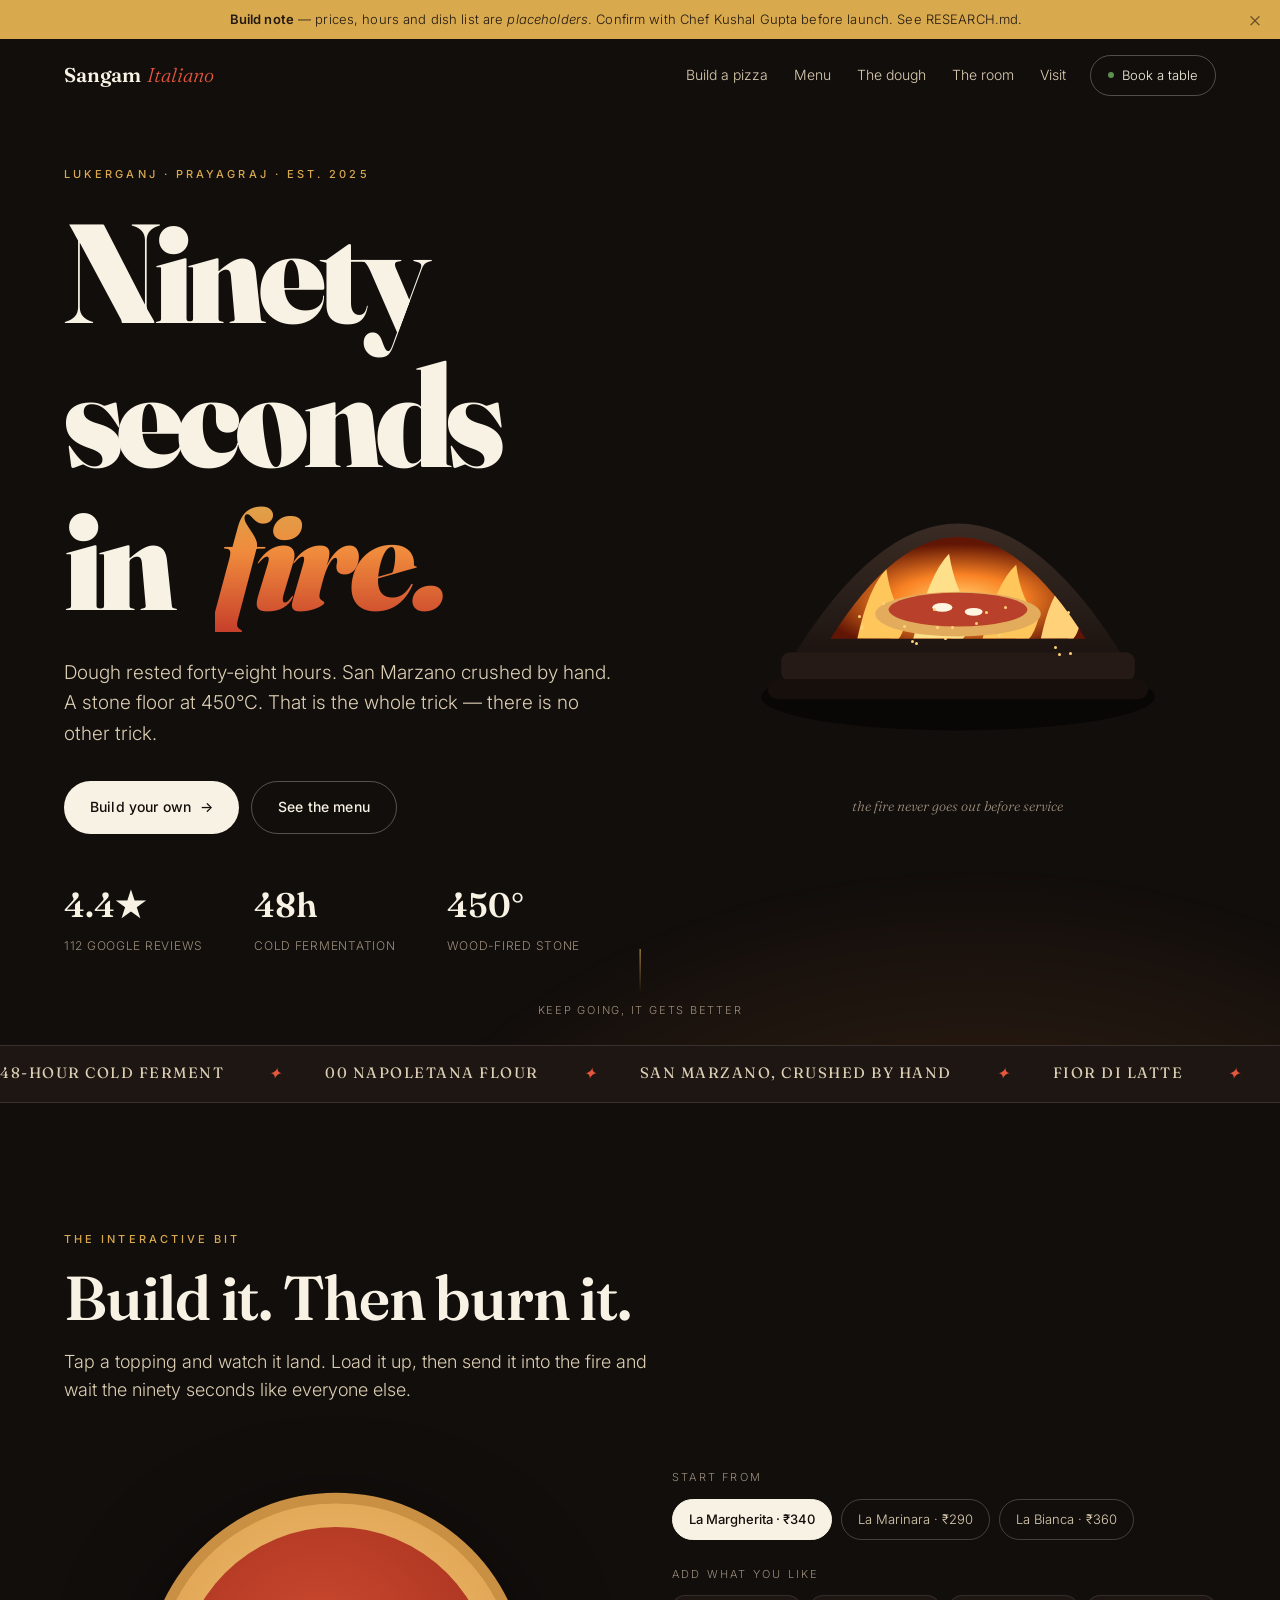
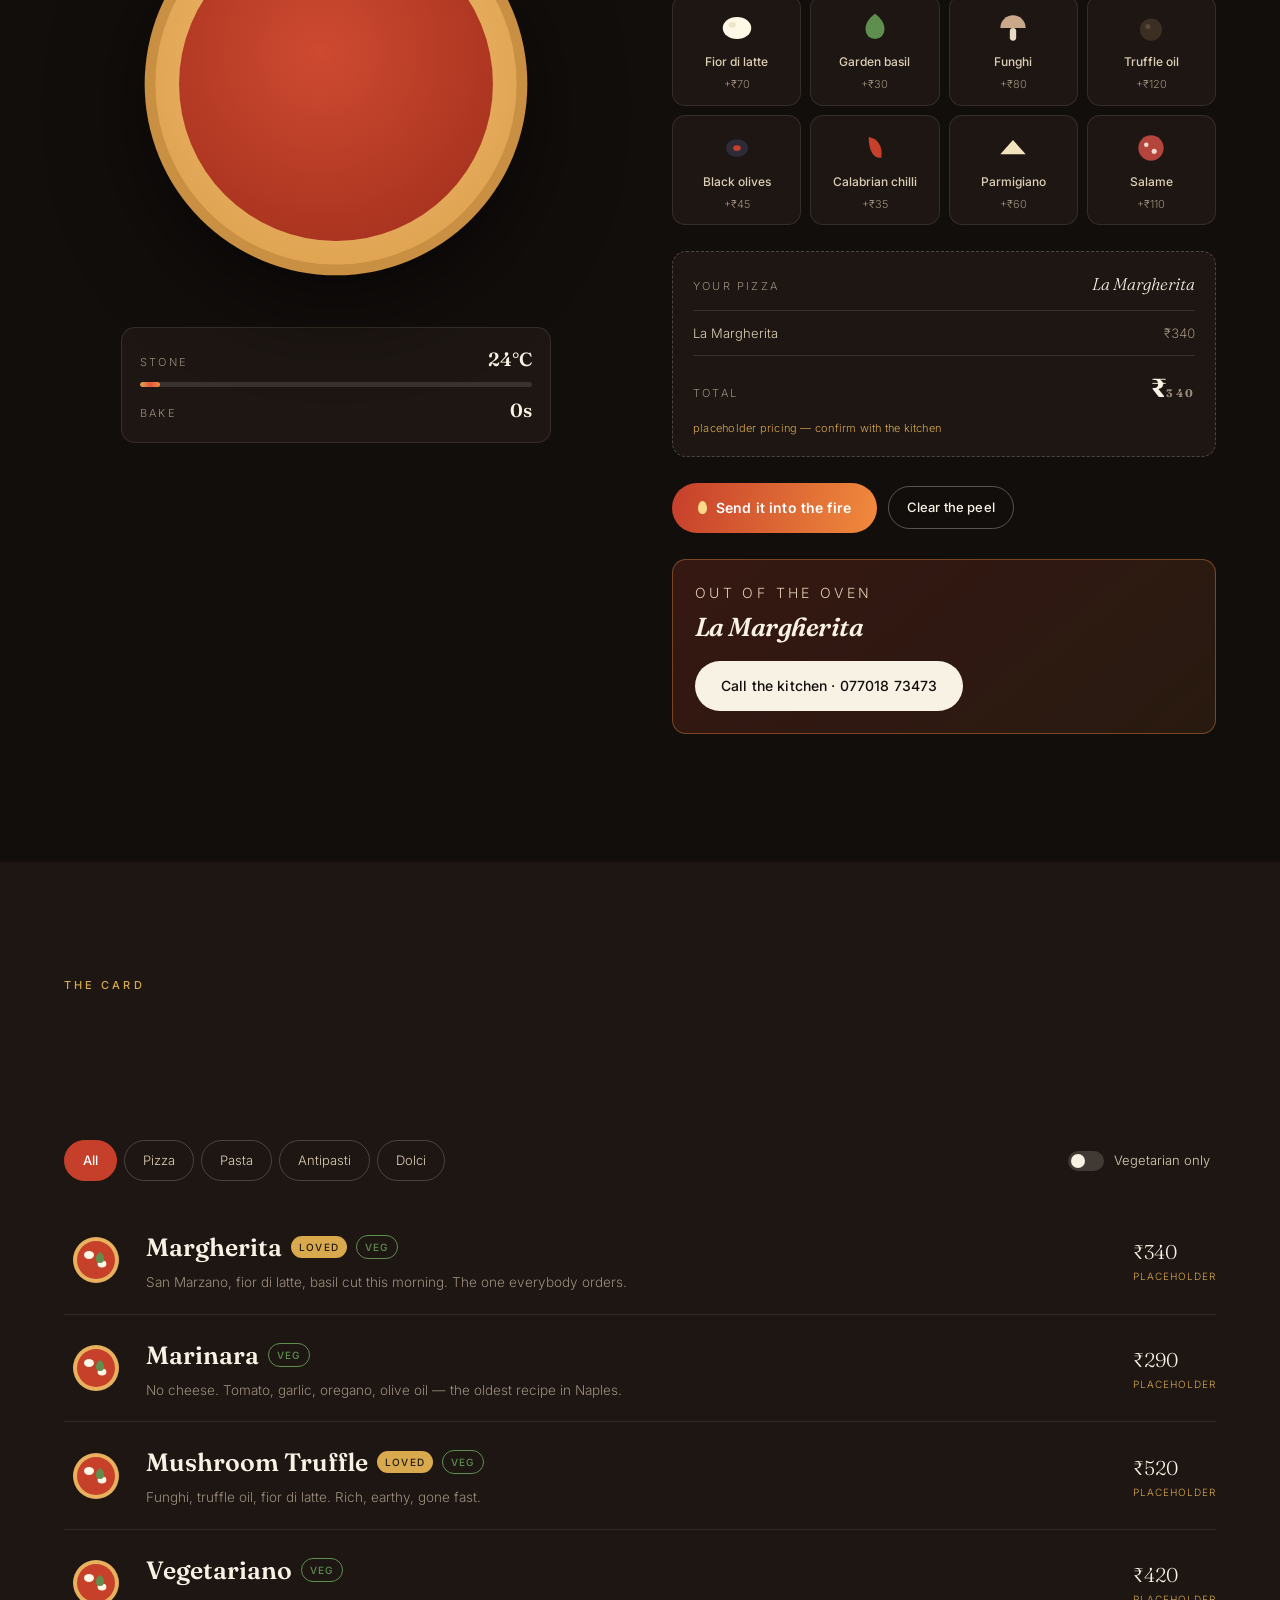
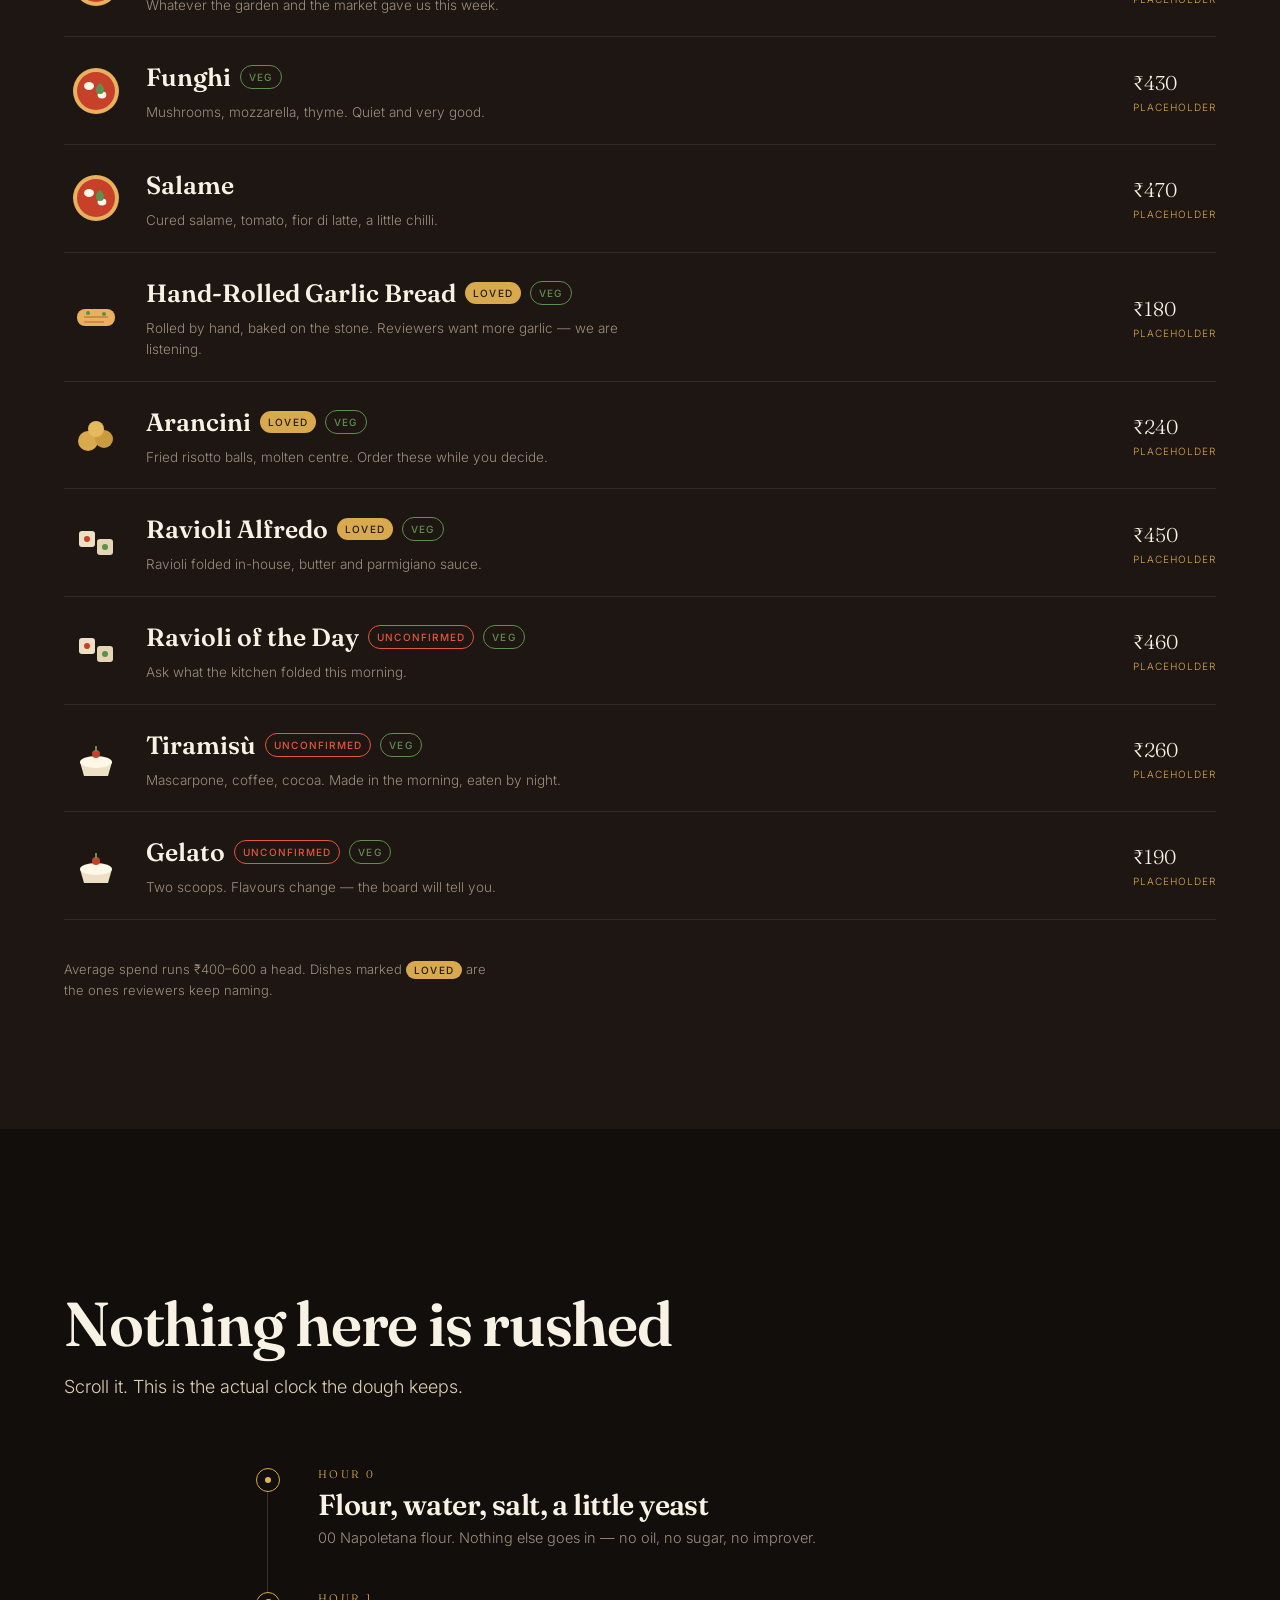
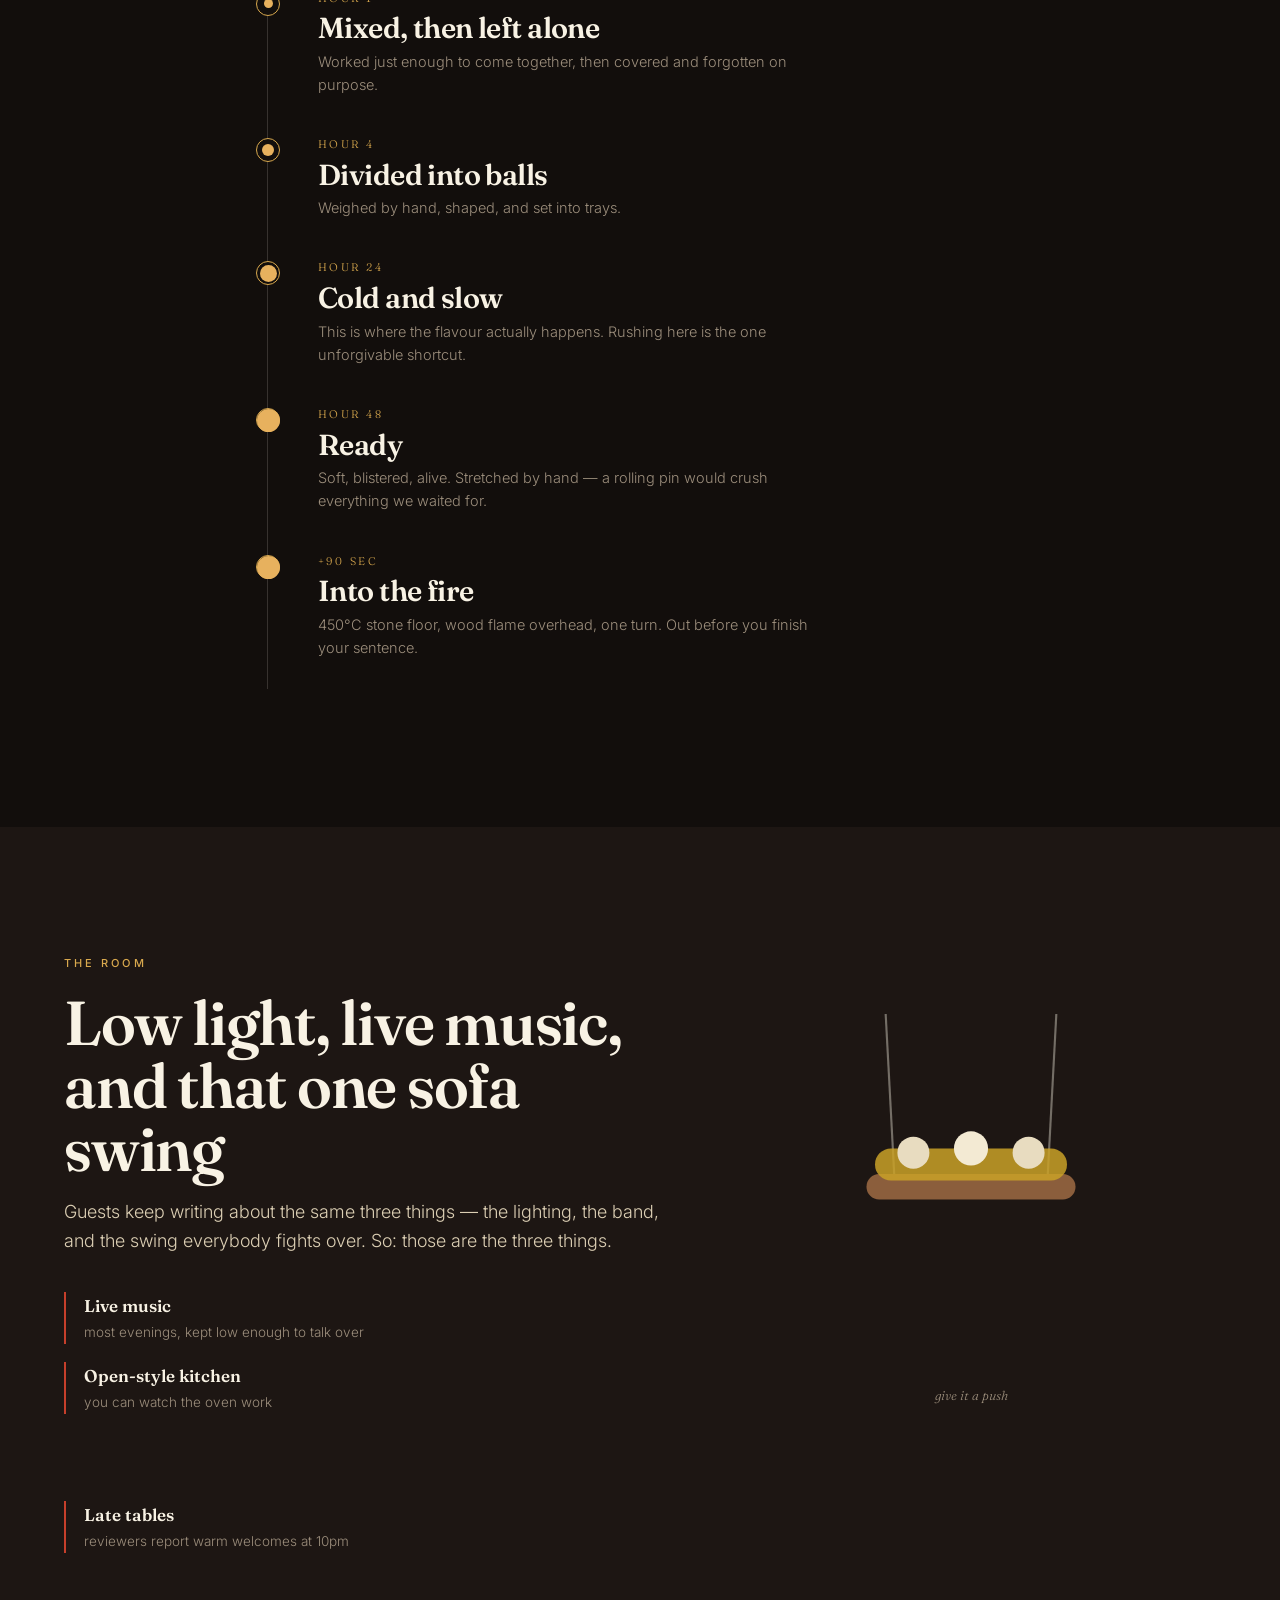
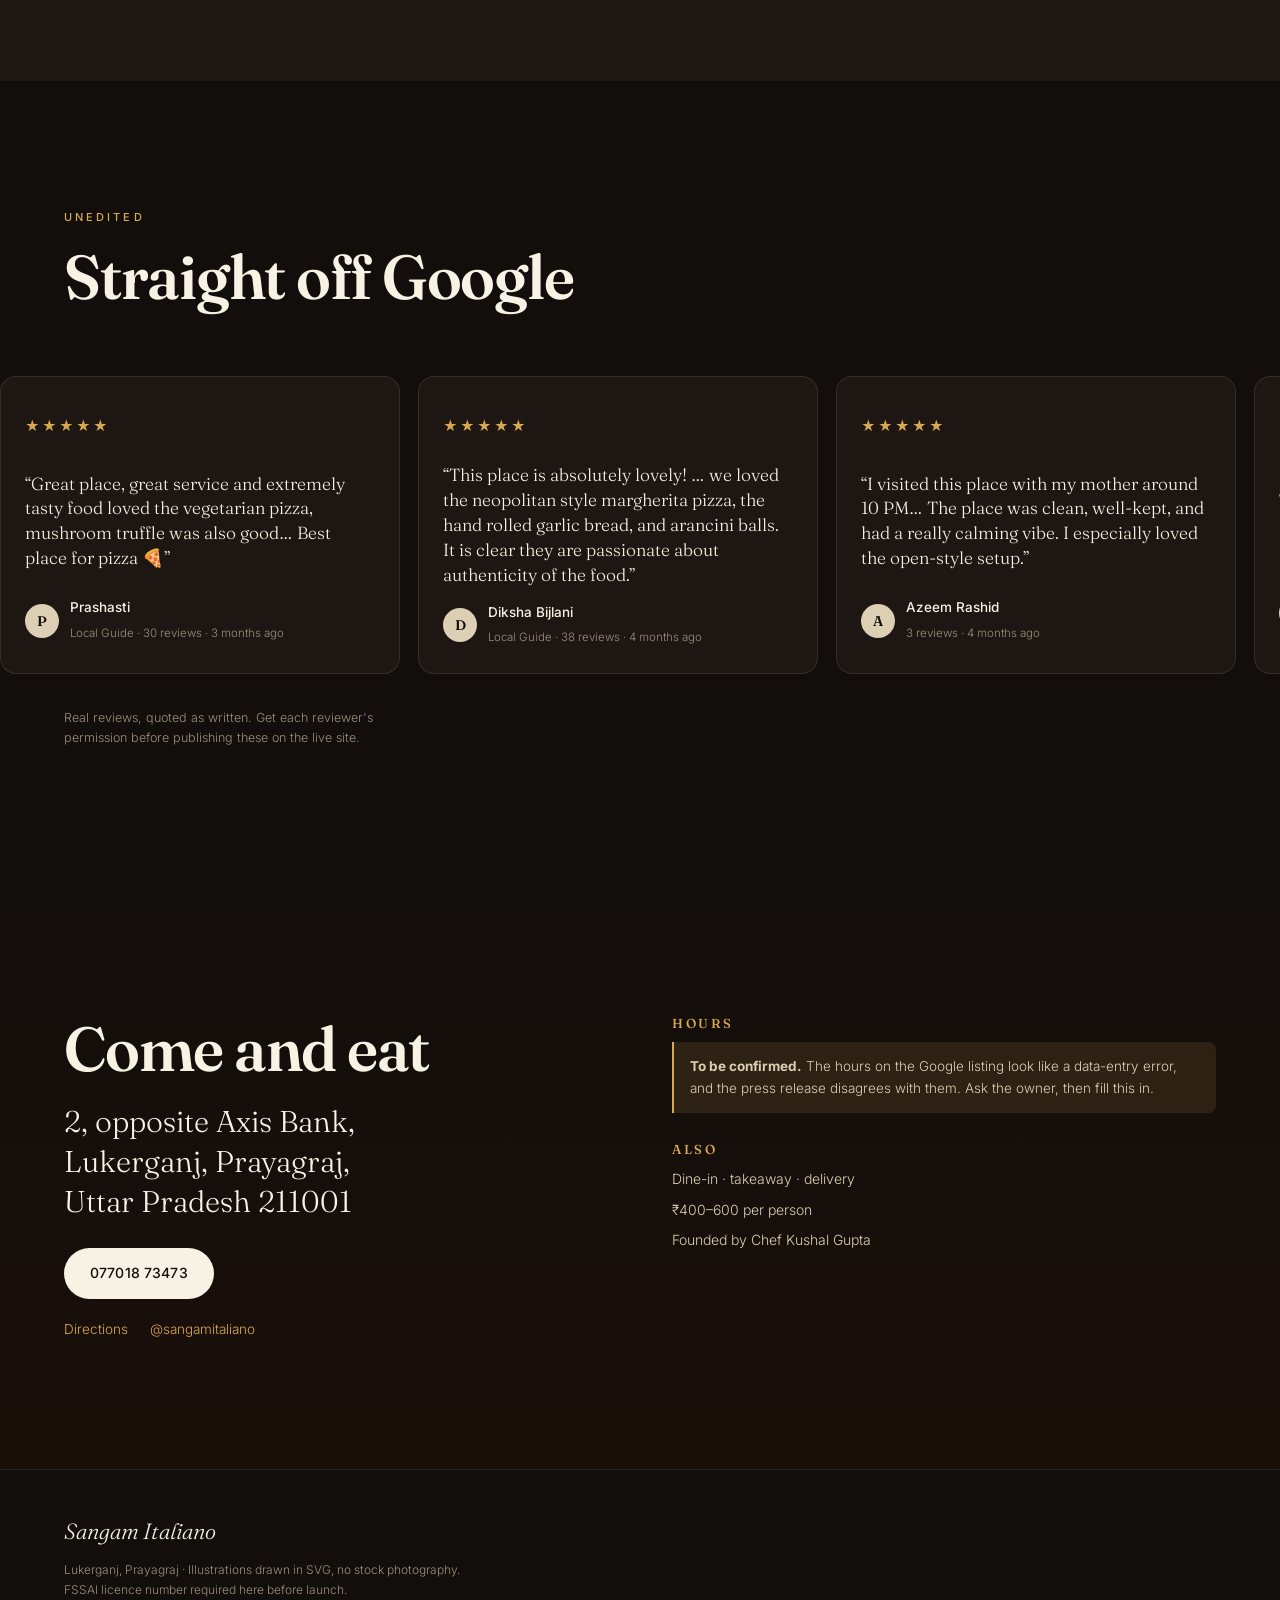
==== commit ed43cc22: "Responsive: real phone support - Mobile drawer nav (below 820px the link row previously just vanishe" ====
--- a/index.html
+++ b/index.html
@@ -35,7 +35,7 @@
   <a href="#top" class="nav__mark">
     <span class="nav__mark-s">Sangam</span><span class="nav__mark-i">Italiano</span>
   </a>
-  <nav class="nav__links" aria-label="Main">
+  <nav class="nav__links" id="navLinks" aria-label="Main">
     <a href="#forge">Build a pizza</a>
     <a href="#menu">Menu</a>
     <a href="#dough">The dough</a>
@@ -43,8 +43,11 @@
     <a href="#visit">Visit</a>
   </nav>
   <a class="nav__cta" href="tel:07701873473">
-    <span class="nav__cta-dot"></span>Book a table
+    <span class="nav__cta-dot"></span><span class="nav__cta-txt">Book a table</span>
   </a>
+  <button class="burger" id="burger" aria-label="Open menu" aria-expanded="false" aria-controls="navLinks">
+    <span></span><span></span><span></span>
+  </button>
 </header>
 
 <main id="top">
--- a/styles.css
+++ b/styles.css
@@ -83,7 +83,7 @@
 .nav__cta:hover{background:var(--cream);color:var(--ink);border-color:var(--cream)}
 .nav__cta-dot{width:6px;height:6px;border-radius:50%;background:var(--basil);animation:pulse 2s infinite}
 @keyframes pulse{0%,100%{opacity:1}50%{opacity:.35}}
-@media(max-width:820px){.nav__links{display:none}.nav__cta{margin-left:auto}}
+/* below 820px the link row becomes a drawer — see the TOUCH + PHONE LAYER */
 
 /* ── shared ── */
 .eyebrow{
@@ -113,6 +113,8 @@
 
 /* ── hero ── */
 .hero{position:relative;min-height:92vh;display:flex;flex-direction:column;justify-content:center;padding:clamp(30px,6vh,80px) var(--pad) 90px;overflow:hidden}
+/* dvh accounts for the collapsing address bar on mobile Safari/Chrome */
+@supports (min-height:100dvh){.hero{min-height:92dvh}}
 .hero__heat{
   position:absolute;inset:auto -10% -30% -10%;height:70%;z-index:0;
   background:radial-gradient(60% 100% at 72% 100%,rgba(240,138,60,.20),transparent 70%);
@@ -385,6 +387,146 @@
 .foot__mark{font-family:var(--disp);font-size:22px;font-style:italic;margin:0}
 .foot__small{color:var(--mute);font-size:12px;margin:0;line-height:1.7}
 
+/* ══════════════════════════════════════════════════════
+   TOUCH + PHONE LAYER
+   ══════════════════════════════════════════════════════ */
+
+/* 1. Hover effects only where a real pointer exists.
+      On touch, :hover latches after a tap and won't clear. */
+@media (hover:none){
+  .nav__links a:hover::after{width:0}
+  .btn--fill:hover,.btn--fire:hover{transform:none;filter:none}
+  .top:hover{transform:none}
+  .mi:hover{background:none;padding-left:0}
+  .mi:hover .mi__art svg{transform:none}
+  .rev:hover{transform:none}
+  .top:active{transform:scale(.95)}
+  .btn:active{transform:scale(.97)}
+  .chip:active,.tab:active{transform:scale(.96)}
+}
+
+/* 2. Burger — hidden on desktop, revealed with the drawer below */
+.burger{
+  display:none;background:none;border:0;padding:8px;margin-left:4px;
+  width:44px;height:44px;flex-direction:column;justify-content:center;gap:5px;align-items:center
+}
+.burger span{display:block;width:22px;height:2px;background:var(--cream);border-radius:2px;transition:.3s cubic-bezier(.2,.7,.3,1)}
+.nav--open .burger span:nth-child(1){transform:translateY(7px) rotate(45deg)}
+.nav--open .burger span:nth-child(2){opacity:0;transform:scaleX(.4)}
+.nav--open .burger span:nth-child(3){transform:translateY(-7px) rotate(-45deg)}
+
+/* 3. Tablet / large phone */
+@media(max-width:820px){
+  .burger{display:flex}
+  .nav{gap:10px}
+  .nav__cta{margin-left:auto;padding:9px 14px}
+
+  /* drawer replaces the vanished link row */
+  .nav__links{
+    display:grid;position:fixed;left:0;right:0;top:0;z-index:-1;
+    gap:2px;padding:76px 20px 22px;margin:0;
+    background:rgba(18,14,12,.97);backdrop-filter:blur(18px);
+    box-shadow:0 20px 50px rgba(0,0,0,.55);
+    transform:translateY(-102%);transition:transform .42s cubic-bezier(.3,.8,.25,1);
+    visibility:hidden
+  }
+  .nav--open .nav__links{transform:translateY(0);visibility:visible}
+  .nav__links a{
+    font-family:var(--disp);font-size:22px;color:var(--cream);
+    padding:13px 4px;border-bottom:1px solid rgba(248,242,228,.09)
+  }
+  .nav__links a:last-child{border-bottom:0}
+  .nav__links a::after{display:none}
+  body.navlock{overflow:hidden}
+}
+
+/* 4. Phone */
+@media(max-width:640px){
+  :root{--pad:18px}
+
+  /* hero: let it breathe instead of forcing a viewport height */
+  .hero{min-height:auto;padding-bottom:44px;padding-top:18px}
+  @supports (min-height:100dvh){.hero{min-height:auto}}
+  .hero__h1{font-size:clamp(40px,13.5vw,58px);letter-spacing:-.035em}
+  .hero__inner{gap:26px}
+  .hero__sub{font-size:15px;margin-top:18px}
+  .hero__acts{margin-top:24px;gap:10px}
+  .hero__acts .btn{flex:1 1 100%;justify-content:center}
+  .hero__stats{margin-top:30px;gap:0;justify-content:space-between}
+  .hero__stats div{flex:1 1 0;min-width:0}
+  .hero__stats dt{font-size:21px}
+  .hero__stats dd{font-size:9.5px;letter-spacing:.04em}
+  .oven{max-width:250px}
+  .oven__cap{font-size:12px;text-align:center}
+  .scrollcue{display:none}       /* it overlapped content on short screens */
+  .hero__heat{inset:auto -20% -34% -20%}
+
+  /* forge */
+  .tops{grid-template-columns:repeat(3,1fr);gap:7px}
+  .top{padding:10px 6px 8px;border-radius:11px}
+  .top svg{width:30px;height:30px}
+  .top b{font-size:10.5px}
+  .top small{font-size:10px}
+  .chips{gap:7px}
+  .chip{padding:11px 14px;font-size:12.5px}     /* 44px tap target */
+  .forge__acts{gap:9px}
+  .forge__acts .btn--fire{flex:1 1 100%;justify-content:center}
+  .peel{max-width:340px;margin-inline:auto}
+  .ticket__head{flex-direction:column;gap:4px}
+  .ticket__head em{text-align:left}
+
+  /* menu */
+  .menu__bar{gap:12px}
+  .tabs{width:100%;overflow-x:auto;flex-wrap:nowrap;padding-bottom:4px;scrollbar-width:none}
+  .tabs::-webkit-scrollbar{display:none}
+  .tab{flex:0 0 auto;padding:11px 15px}
+  .mi{padding:16px 0;gap:12px}
+  .mi__name{font-size:17px;gap:7px}
+  .mi__desc{font-size:13px}
+  .mi__price{font-size:18px}
+
+  /* timeline — reclaim the deep left indent */
+  .tl::before{left:calc(var(--pad) + 11px)}
+  .tl li{padding-left:44px;padding-bottom:32px}
+  .tl__dot{left:0;width:23px;height:23px}
+  .tl__t{font-size:19px}
+  .tl__d{font-size:13.5px}
+
+  /* room */
+  .room__grid{gap:34px}
+  .swing{max-width:230px}
+  .viz{height:48px;gap:4px}
+  .viz i{width:5px}
+
+  /* misc */
+  .sec-h2{font-size:clamp(28px,8vw,38px)}
+  .sec-head{margin-bottom:30px}
+  .rev{padding:19px;flex-basis:min(340px,86vw)}
+  .rev__q{font-size:16px}
+  .visit__addr{font-size:21px}
+  .devnote{font-size:11.5px;padding:8px 38px 8px 14px;text-align:left}
+  .foot{padding:32px var(--pad)}
+  .marquee__track{gap:26px}
+  .marquee__track b{font-size:13px}
+}
+
+/* 5. Very narrow (iPhone SE / 320px) */
+@media(max-width:360px){
+  .nav__cta-txt{display:none}                   /* icon-only call button */
+  .nav__cta{padding:11px 13px}
+  .hero__h1{font-size:36px}
+  .tops{grid-template-columns:repeat(2,1fr)}
+  .hero__stats dt{font-size:18px}
+}
+
+/* 6. Phone in landscape — short and wide */
+@media(max-height:520px) and (orientation:landscape){
+  .hero{min-height:auto;padding-top:20px;padding-bottom:34px}
+  .oven{max-width:200px}
+  .scrollcue{display:none}
+  .nav__links{padding-top:64px;max-height:100vh;overflow-y:auto}
+}
+
 @media (prefers-reduced-motion:reduce){
   *,*::before,*::after{animation-duration:.001ms!important;animation-iteration-count:1!important;transition-duration:.001ms!important}
   .reveal{opacity:1;transform:none}
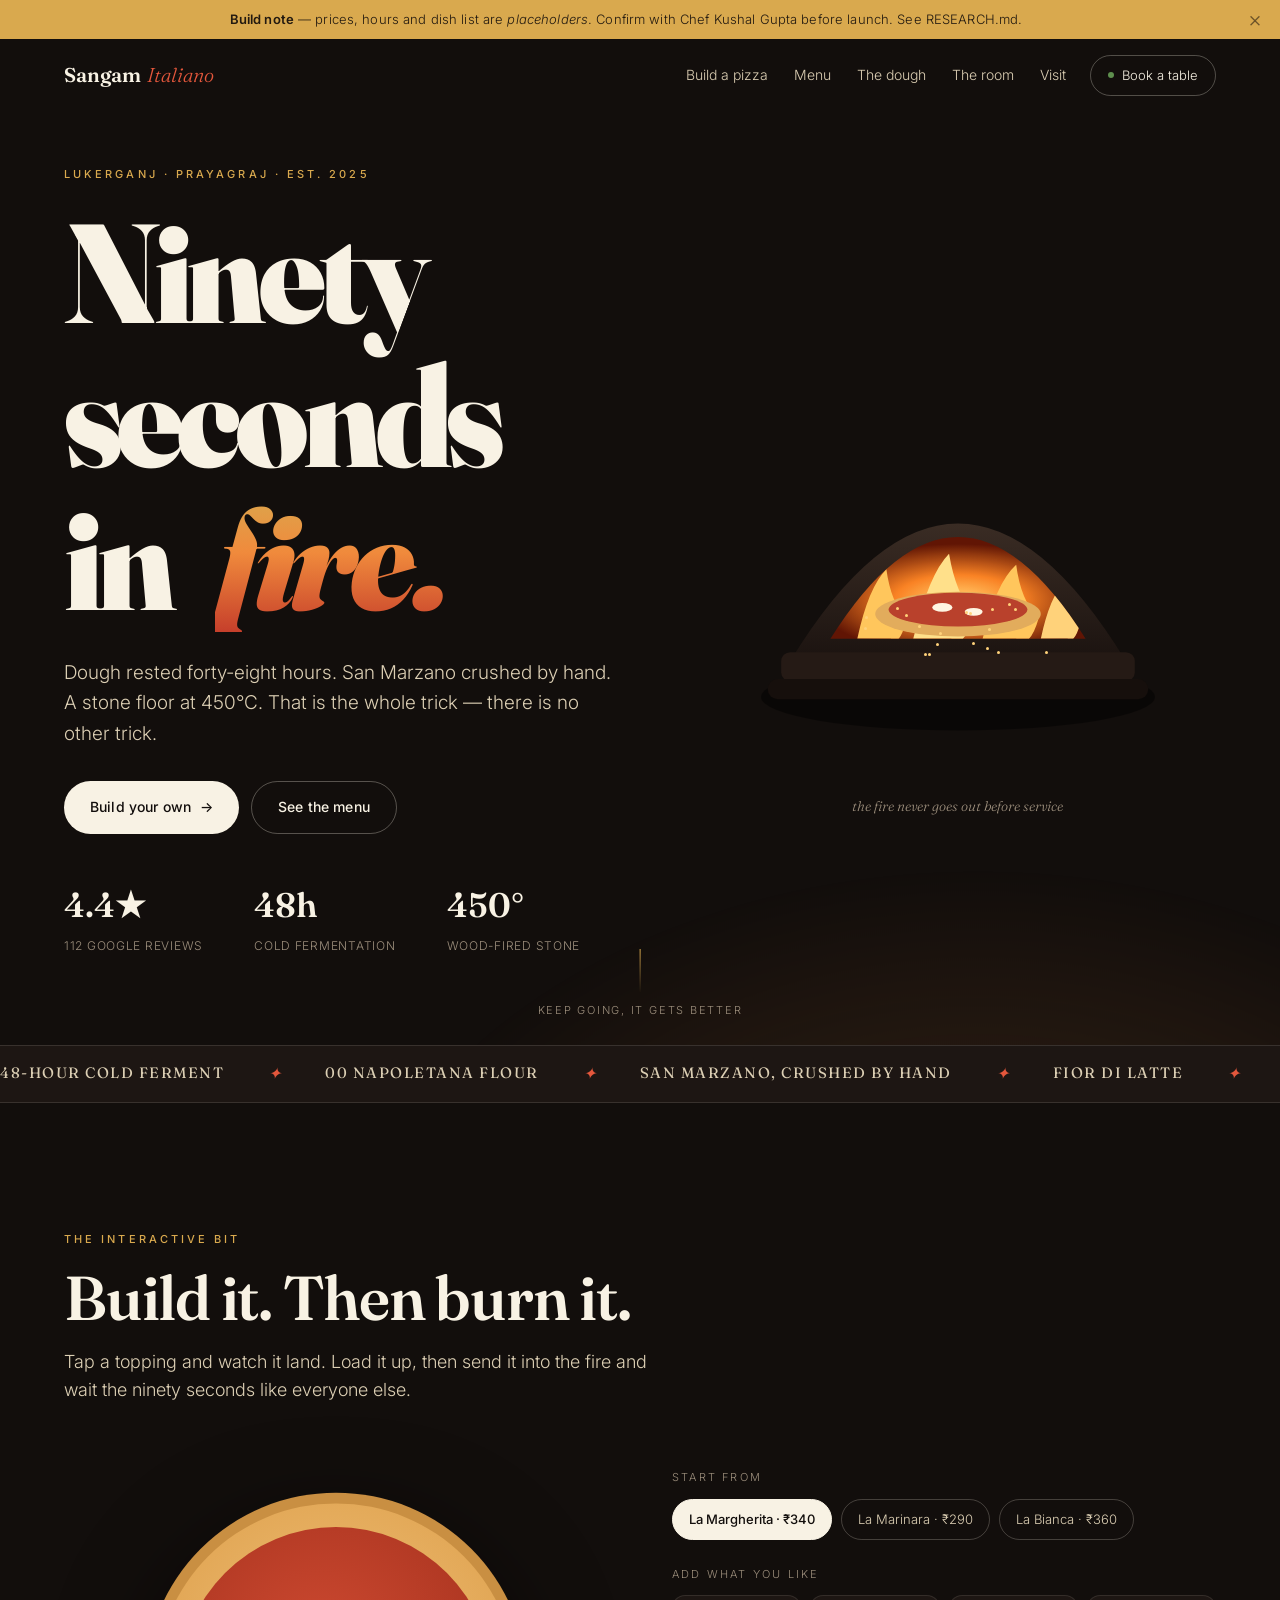
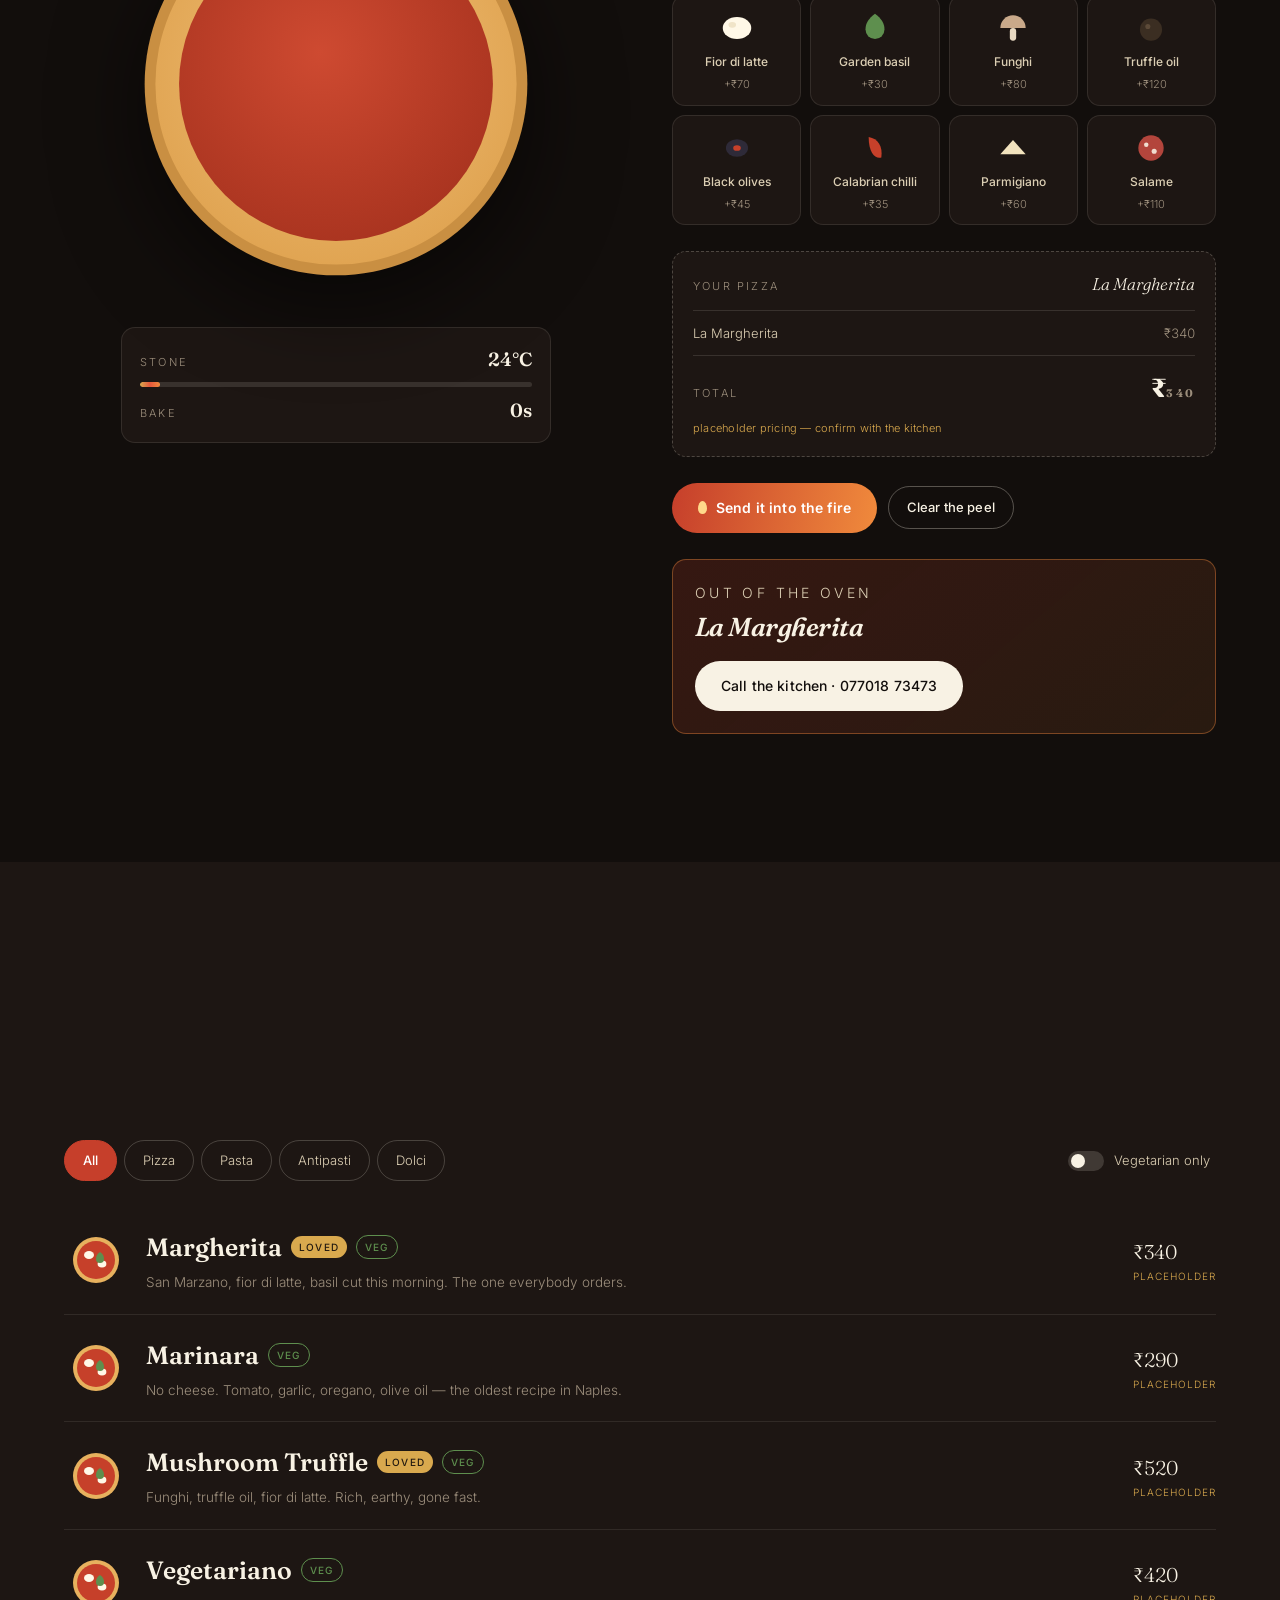
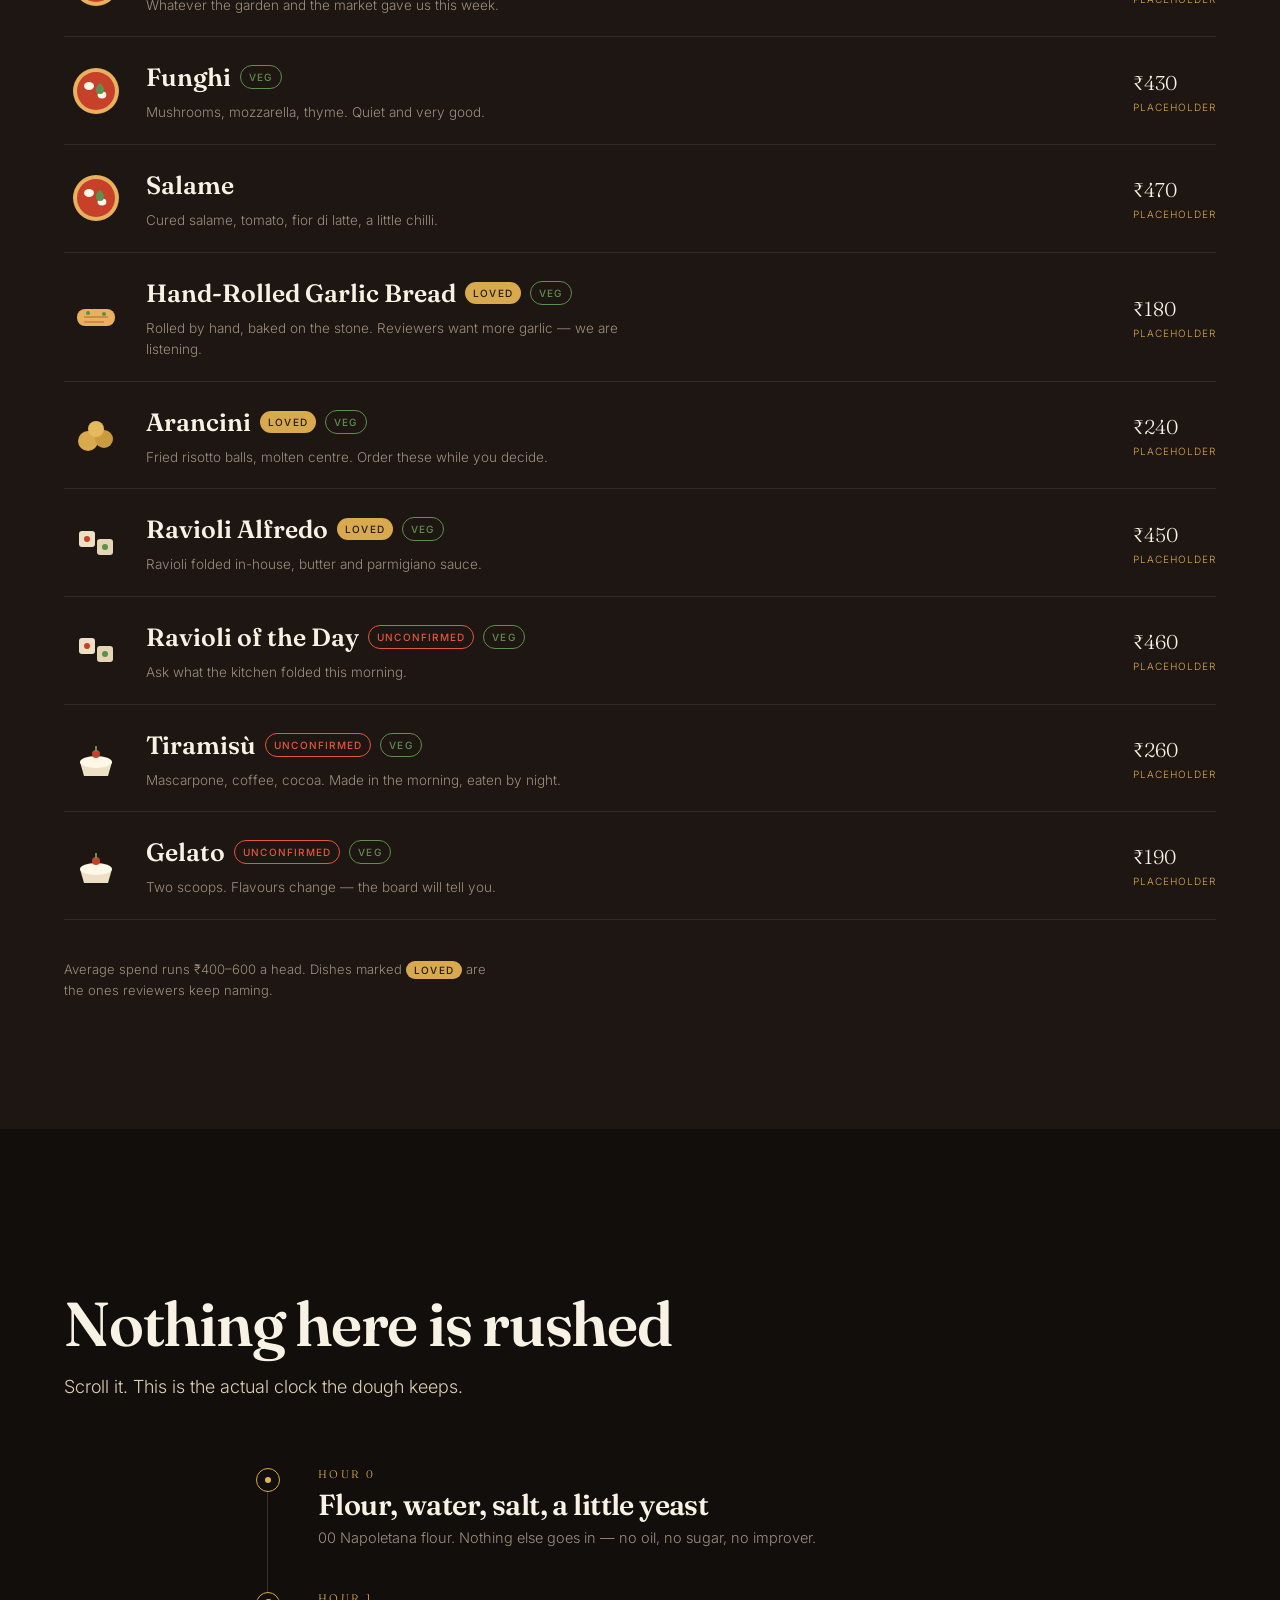
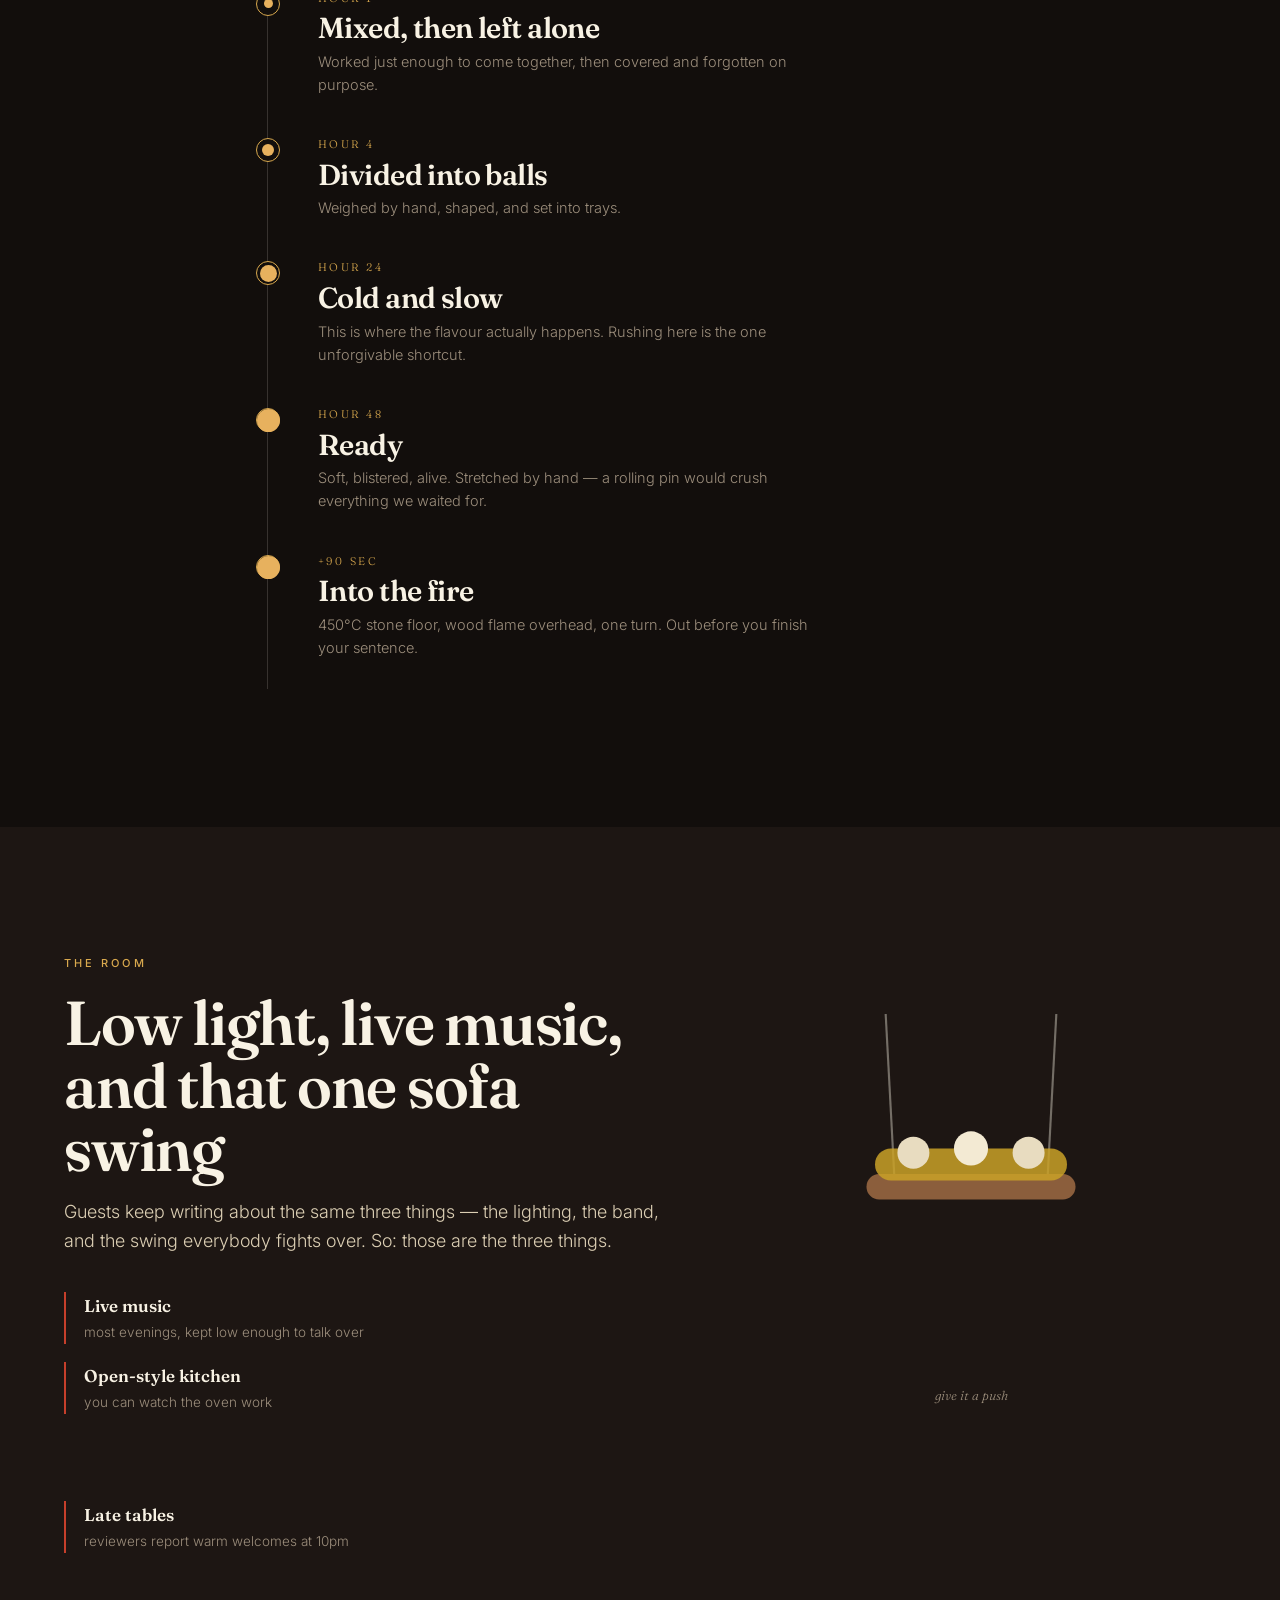
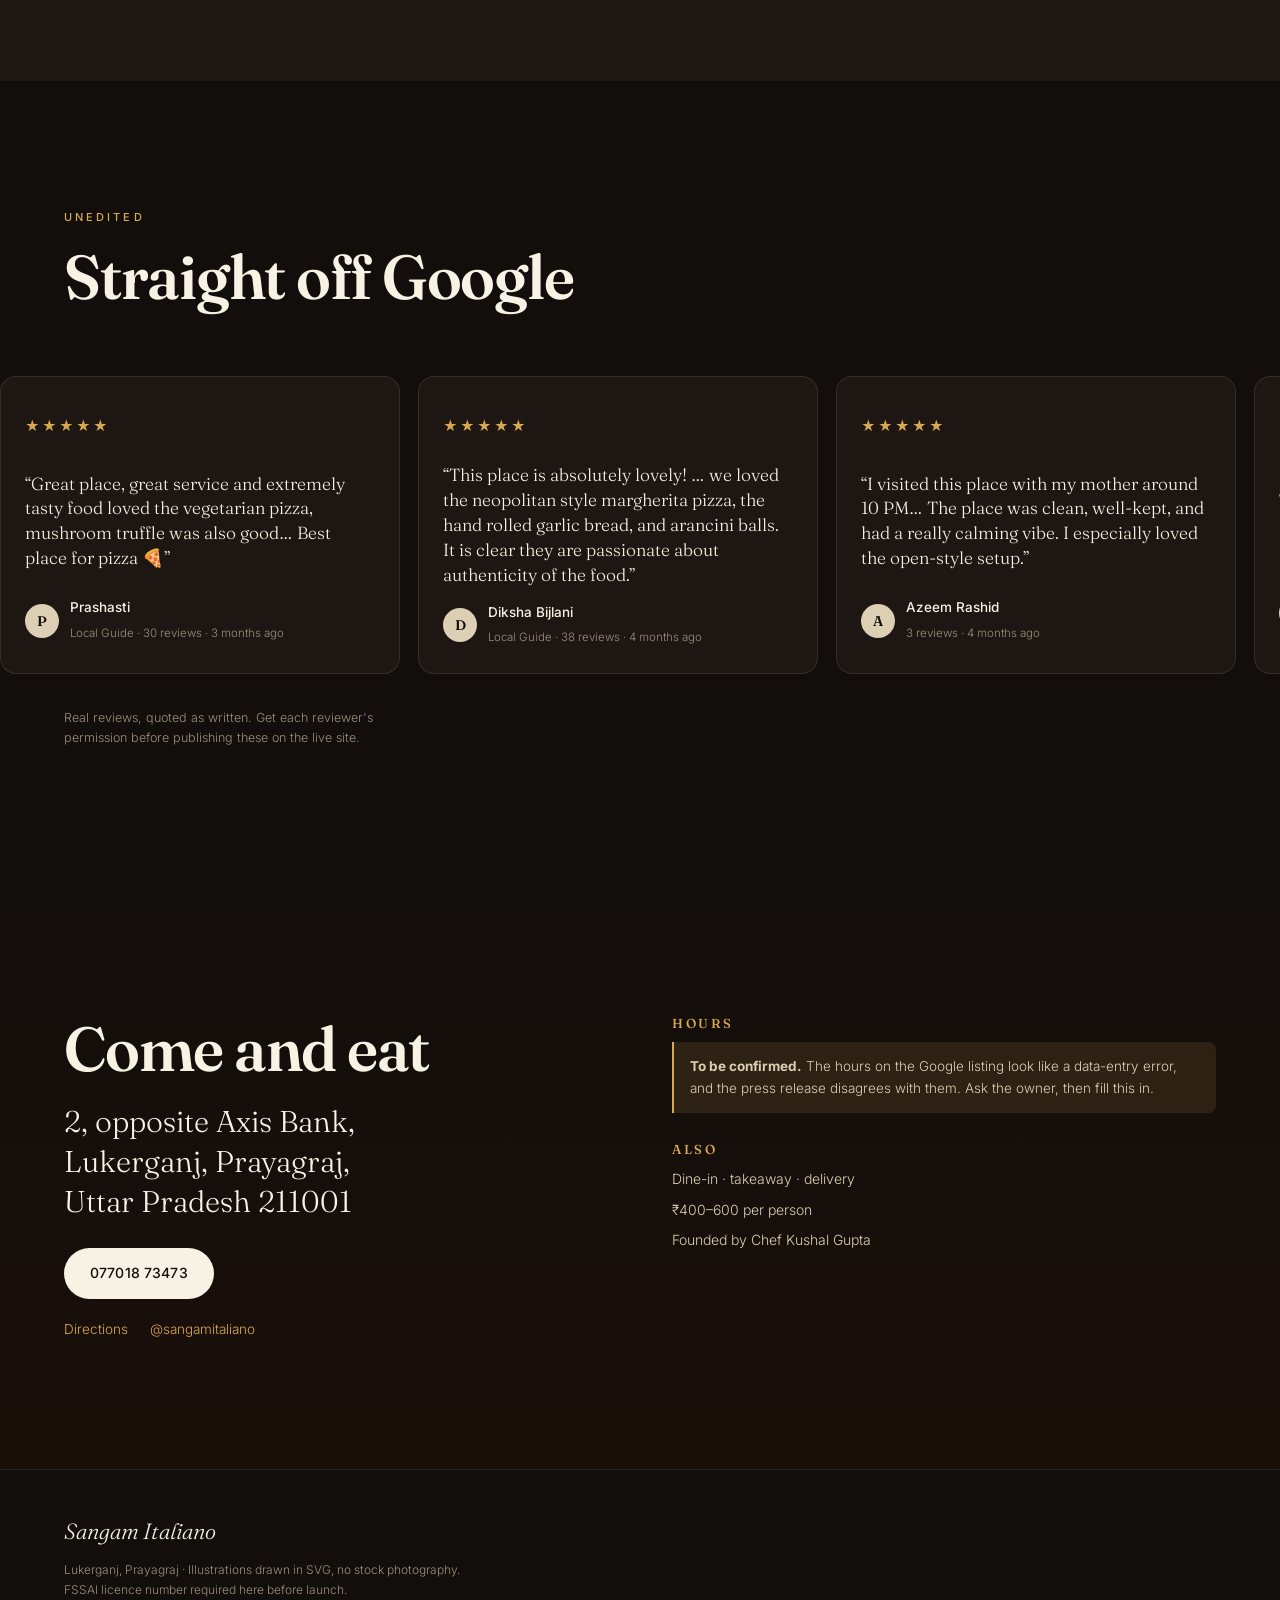
==== commit 921eafc9: "Fix nav CTA collapsing and hero word-spacing on phones Verified at 375x812 in a real browser, not ju" ====
--- a/index.html
+++ b/index.html
@@ -44,6 +44,7 @@
   </nav>
   <a class="nav__cta" href="tel:07701873473">
     <span class="nav__cta-dot"></span><span class="nav__cta-txt">Book a table</span>
+    <svg class="nav__cta-ico" viewBox="0 0 24 24" aria-hidden="true"><path d="M6.6 10.8c1.1 2.2 2.9 4 5.1 5.1l1.9-1.9c.3-.3.7-.4 1-.2 1.1.4 2.3.6 3.5.6.6 0 1 .4 1 1V19c0 .6-.4 1-1 1-8.3 0-15-6.7-15-15 0-.6.4-1 1-1h3.6c.6 0 1 .4 1 1 0 1.2.2 2.4.6 3.5.1.4 0 .8-.2 1l-2 2z" fill="currentColor"/></svg>
   </a>
   <button class="burger" id="burger" aria-label="Open menu" aria-expanded="false" aria-controls="navLinks">
     <span></span><span></span><span></span>
--- a/styles.css
+++ b/styles.css
@@ -411,6 +411,8 @@
   width:44px;height:44px;flex-direction:column;justify-content:center;gap:5px;align-items:center
 }
 .burger span{display:block;width:22px;height:2px;background:var(--cream);border-radius:2px;transition:.3s cubic-bezier(.2,.7,.3,1)}
+/* nav CTA collapses to an icon-only call button once space runs out */
+.nav__cta-ico{display:none;width:17px;height:17px}
 .nav--open .burger span:nth-child(1){transform:translateY(7px) rotate(45deg)}
 .nav--open .burger span:nth-child(2){opacity:0;transform:scaleX(.4)}
 .nav--open .burger span:nth-child(3){transform:translateY(-7px) rotate(-45deg)}
@@ -419,7 +421,7 @@
 @media(max-width:820px){
   .burger{display:flex}
   .nav{gap:10px}
-  .nav__cta{margin-left:auto;padding:9px 14px}
+  .nav__cta{margin-left:auto;padding:9px 14px;white-space:nowrap}
 
   /* drawer replaces the vanished link row */
   .nav__links{
@@ -444,10 +446,17 @@
 @media(max-width:640px){
   :root{--pad:18px}
 
+  /* "Book a table" wrapped onto two lines and hit the logo at 375px */
+  .nav__cta-txt{display:none}
+  .nav__cta-ico{display:block}
+  .nav__cta{gap:7px;padding:10px 13px;border-radius:999px}
+  .nav__mark{font-size:18px}
+
   /* hero: let it breathe instead of forcing a viewport height */
   .hero{min-height:auto;padding-bottom:44px;padding-top:18px}
   @supports (min-height:100dvh){.hero{min-height:auto}}
   .hero__h1{font-size:clamp(40px,13.5vw,58px);letter-spacing:-.035em}
+  .hero__h1 span{margin-right:.1em}   /* .22em read as a double space at this size */
   .hero__inner{gap:26px}
   .hero__sub{font-size:15px;margin-top:18px}
   .hero__acts{margin-top:24px;gap:10px}
@@ -512,8 +521,6 @@
 
 /* 5. Very narrow (iPhone SE / 320px) */
 @media(max-width:360px){
-  .nav__cta-txt{display:none}                   /* icon-only call button */
-  .nav__cta{padding:11px 13px}
   .hero__h1{font-size:36px}
   .tops{grid-template-columns:repeat(2,1fr)}
   .hero__stats dt{font-size:18px}
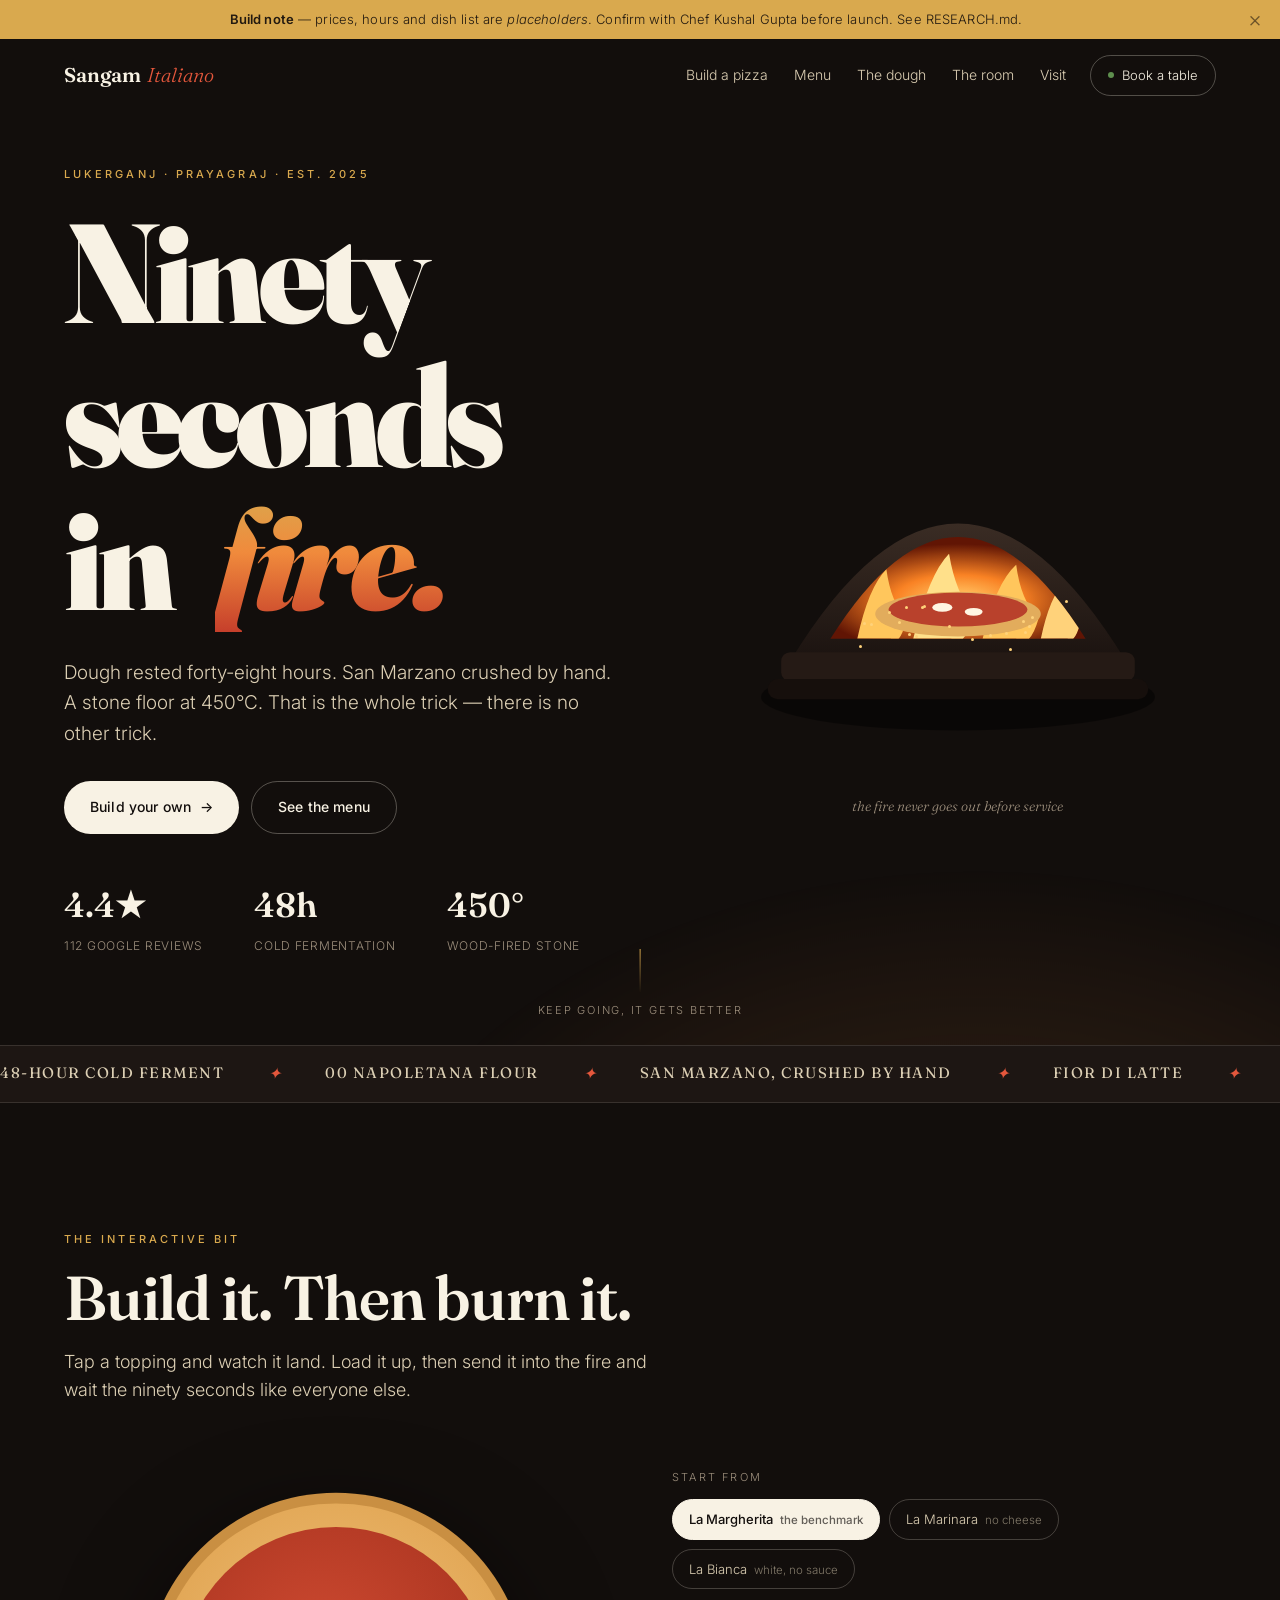
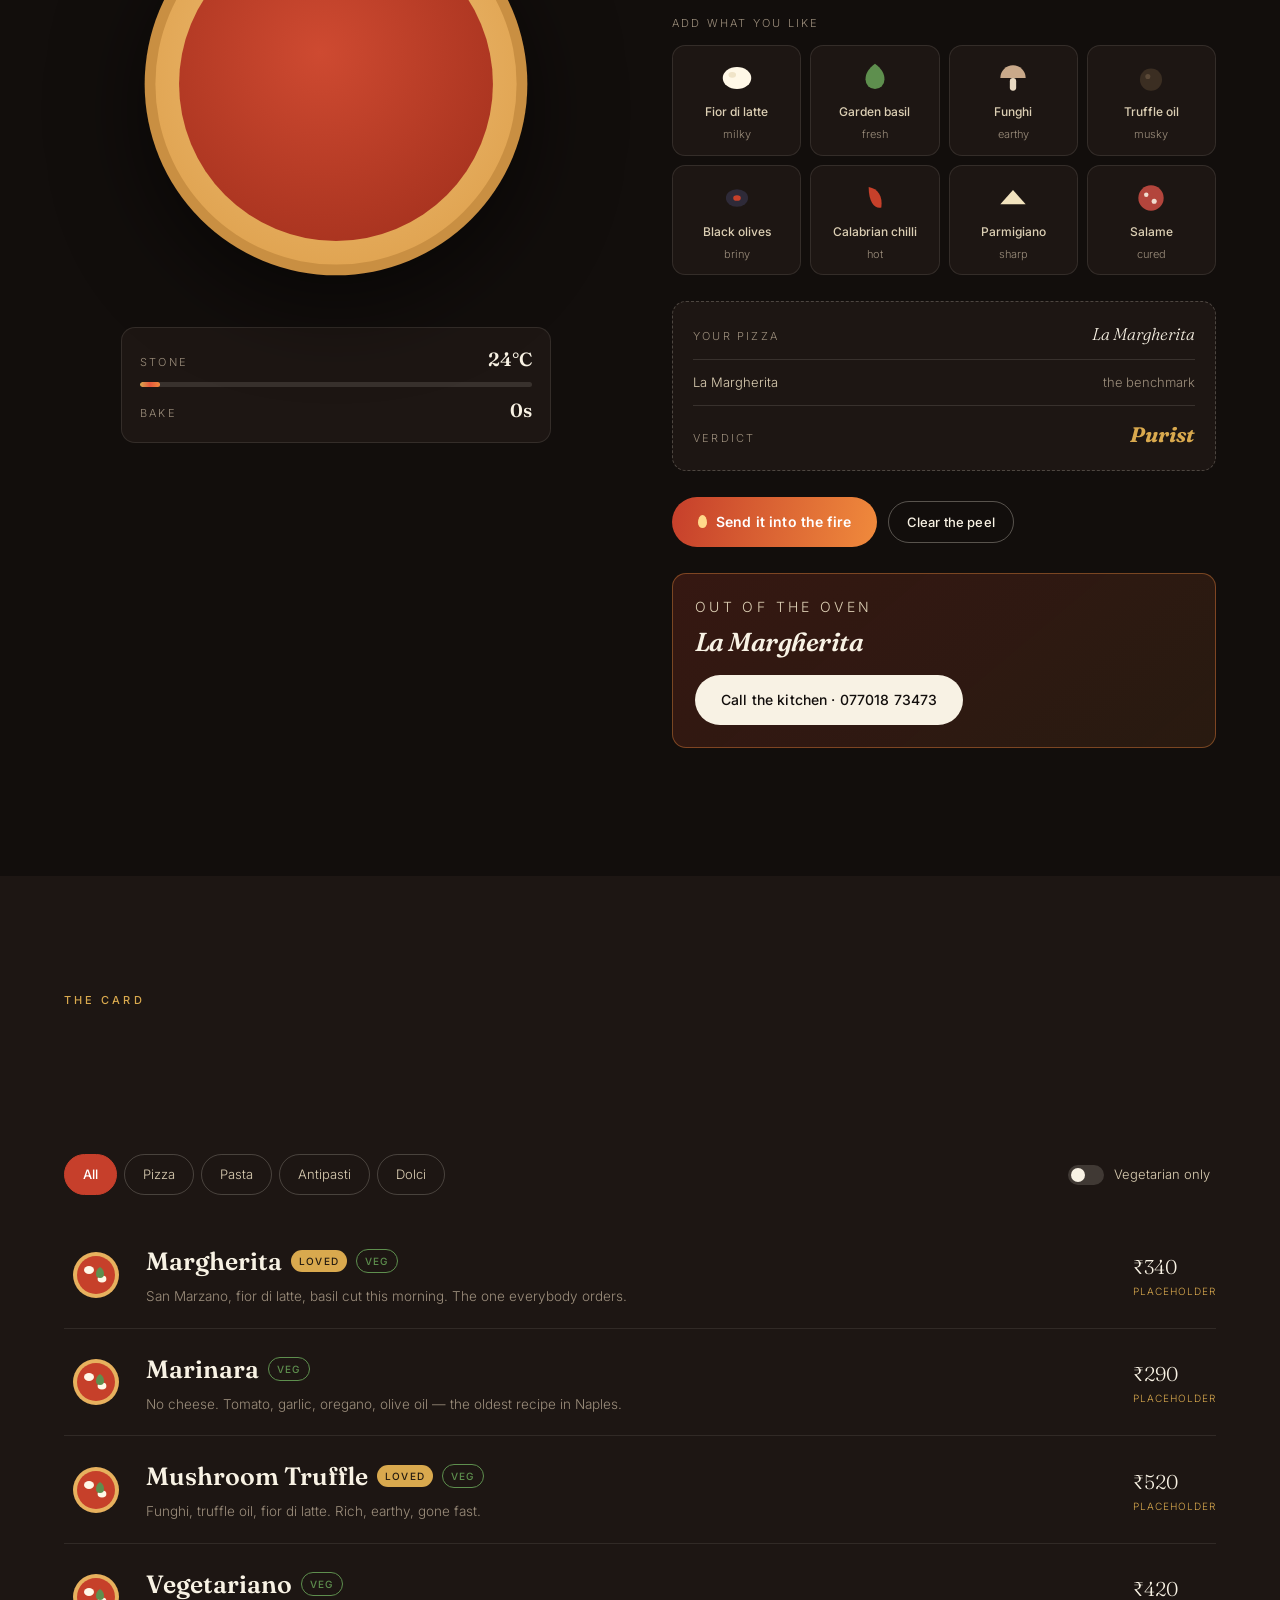
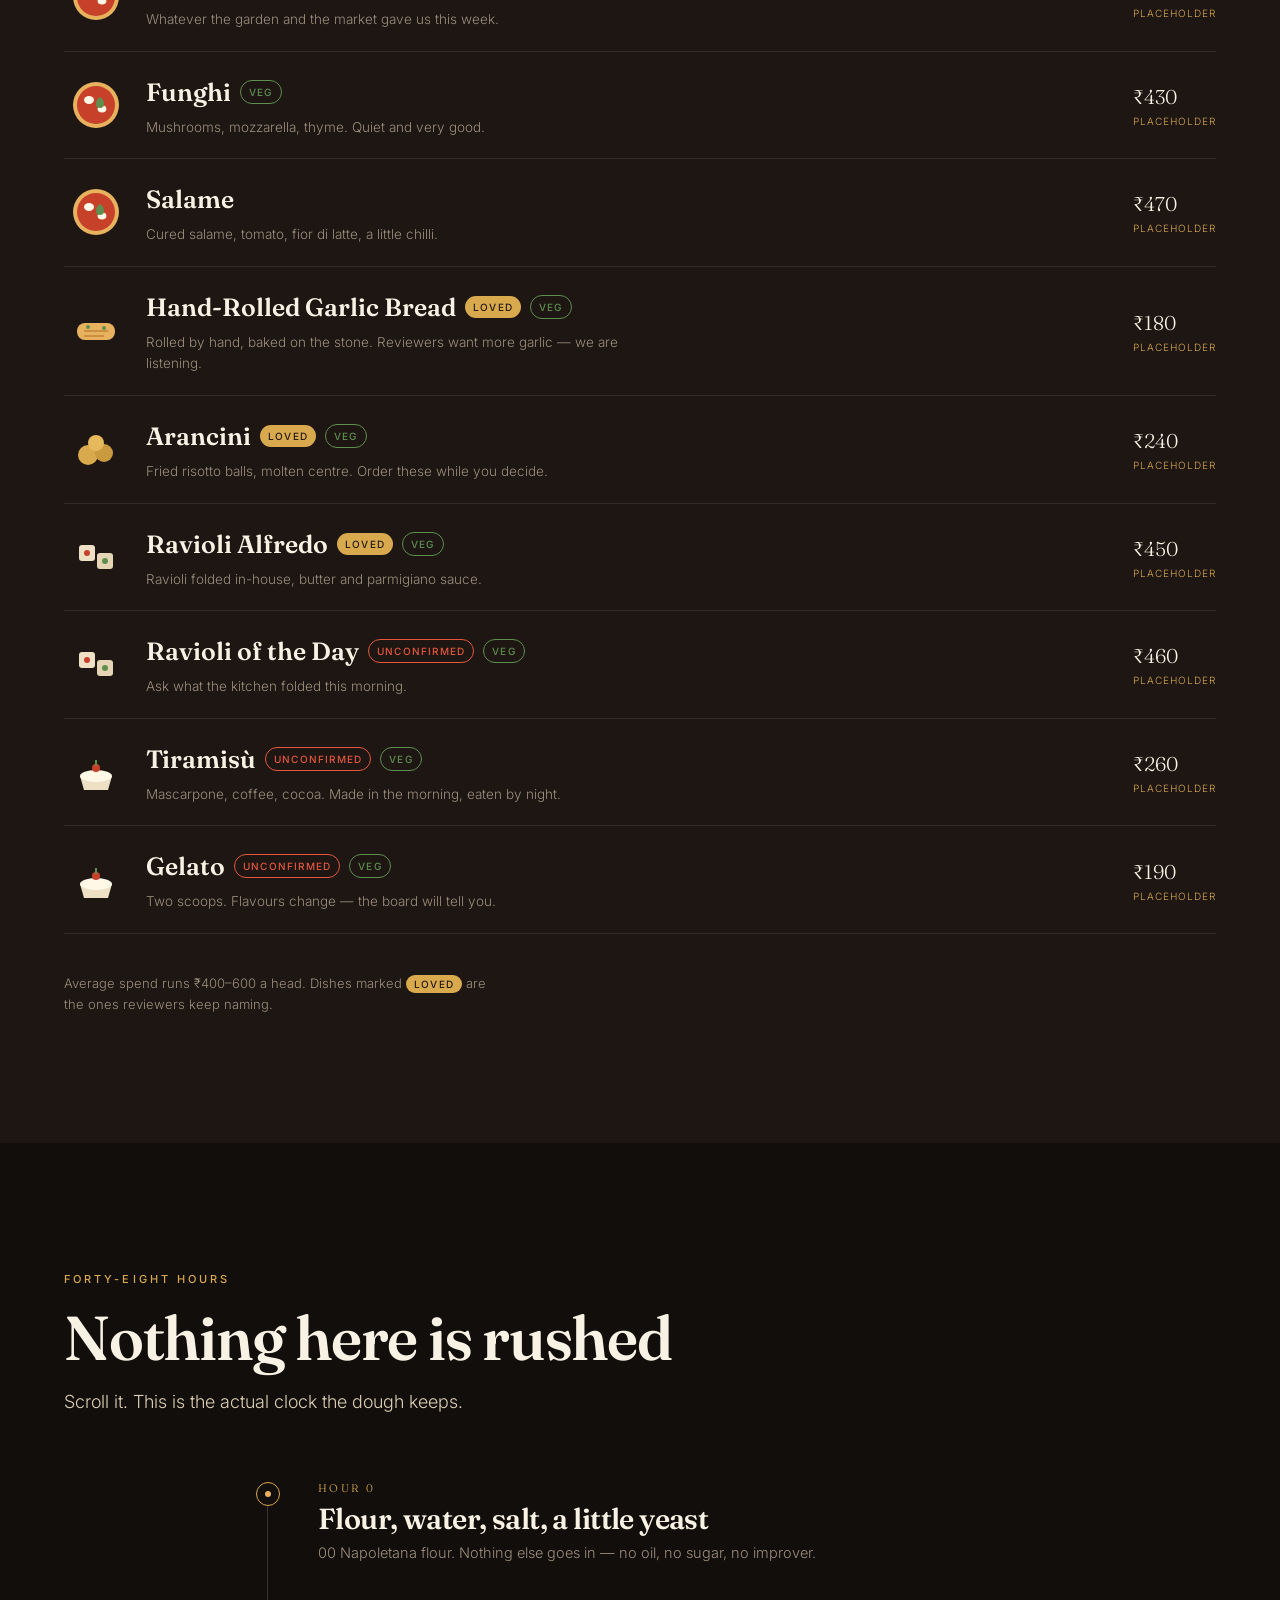
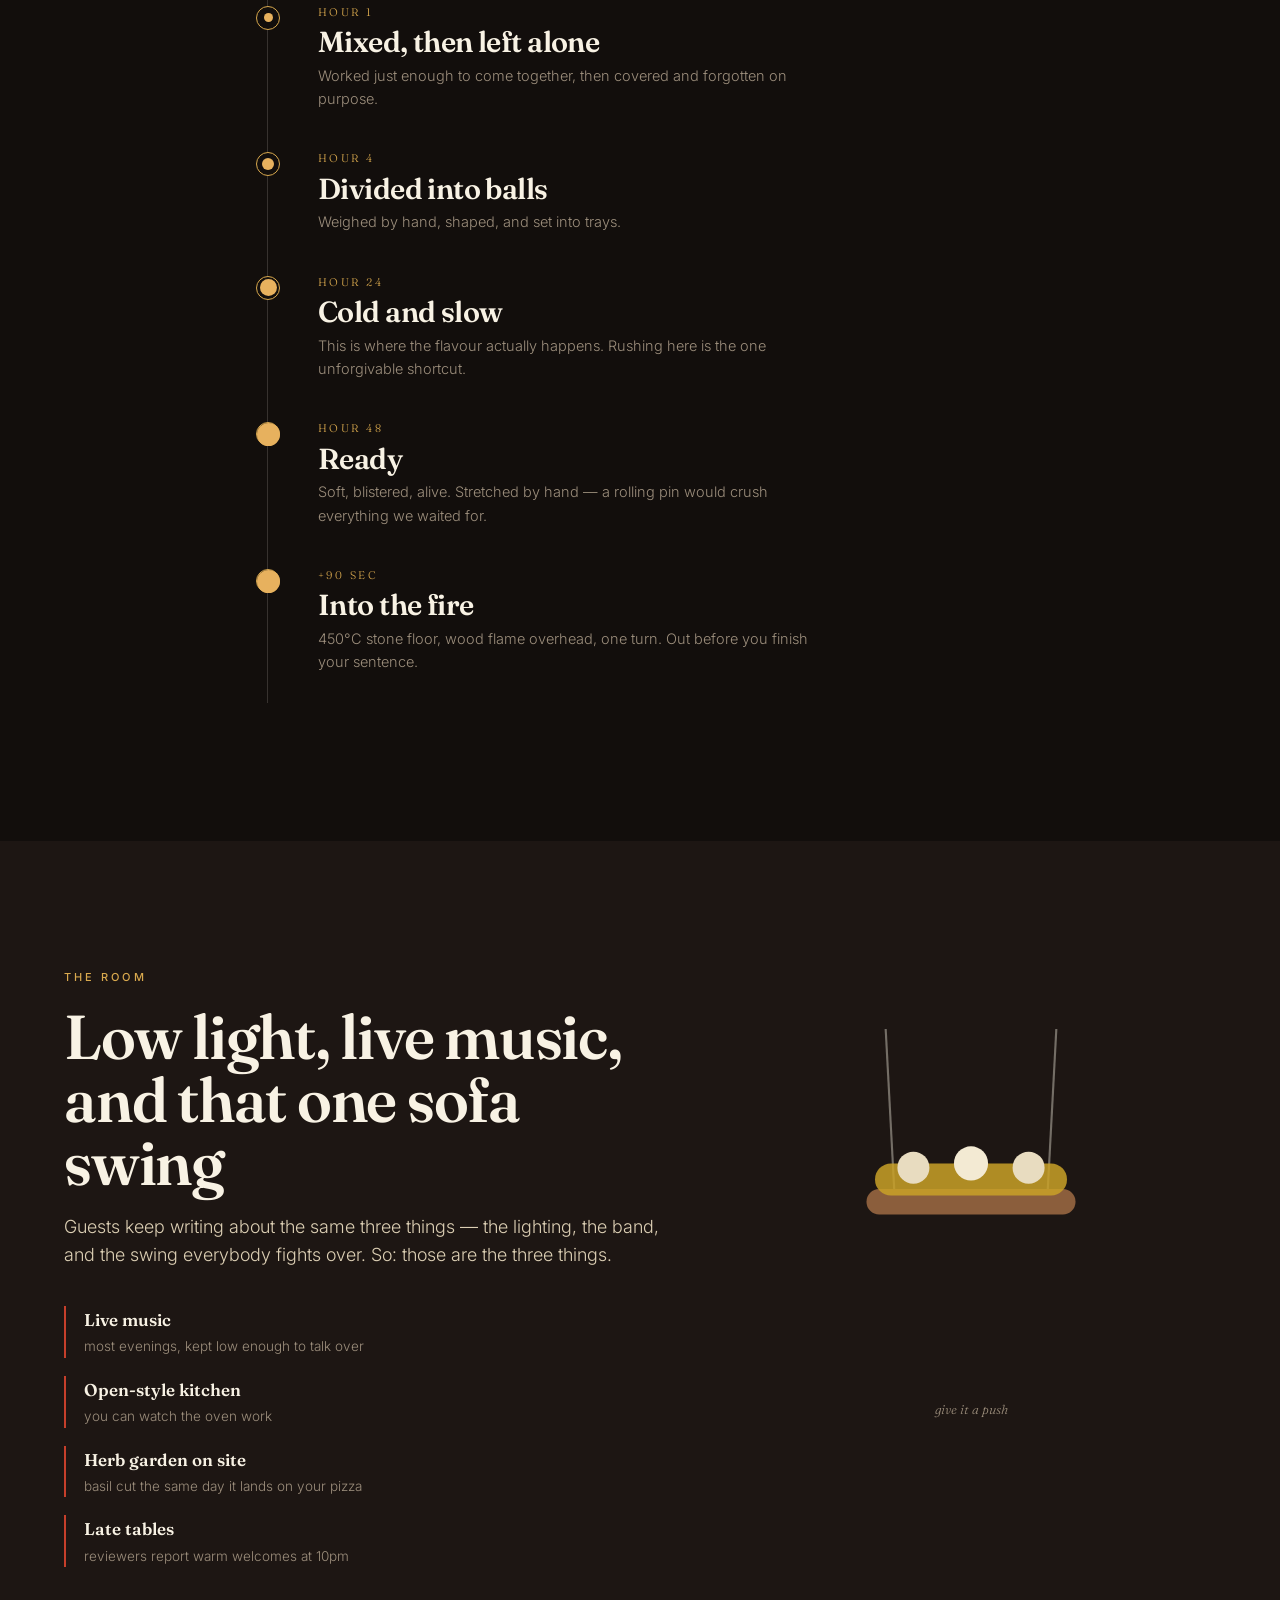
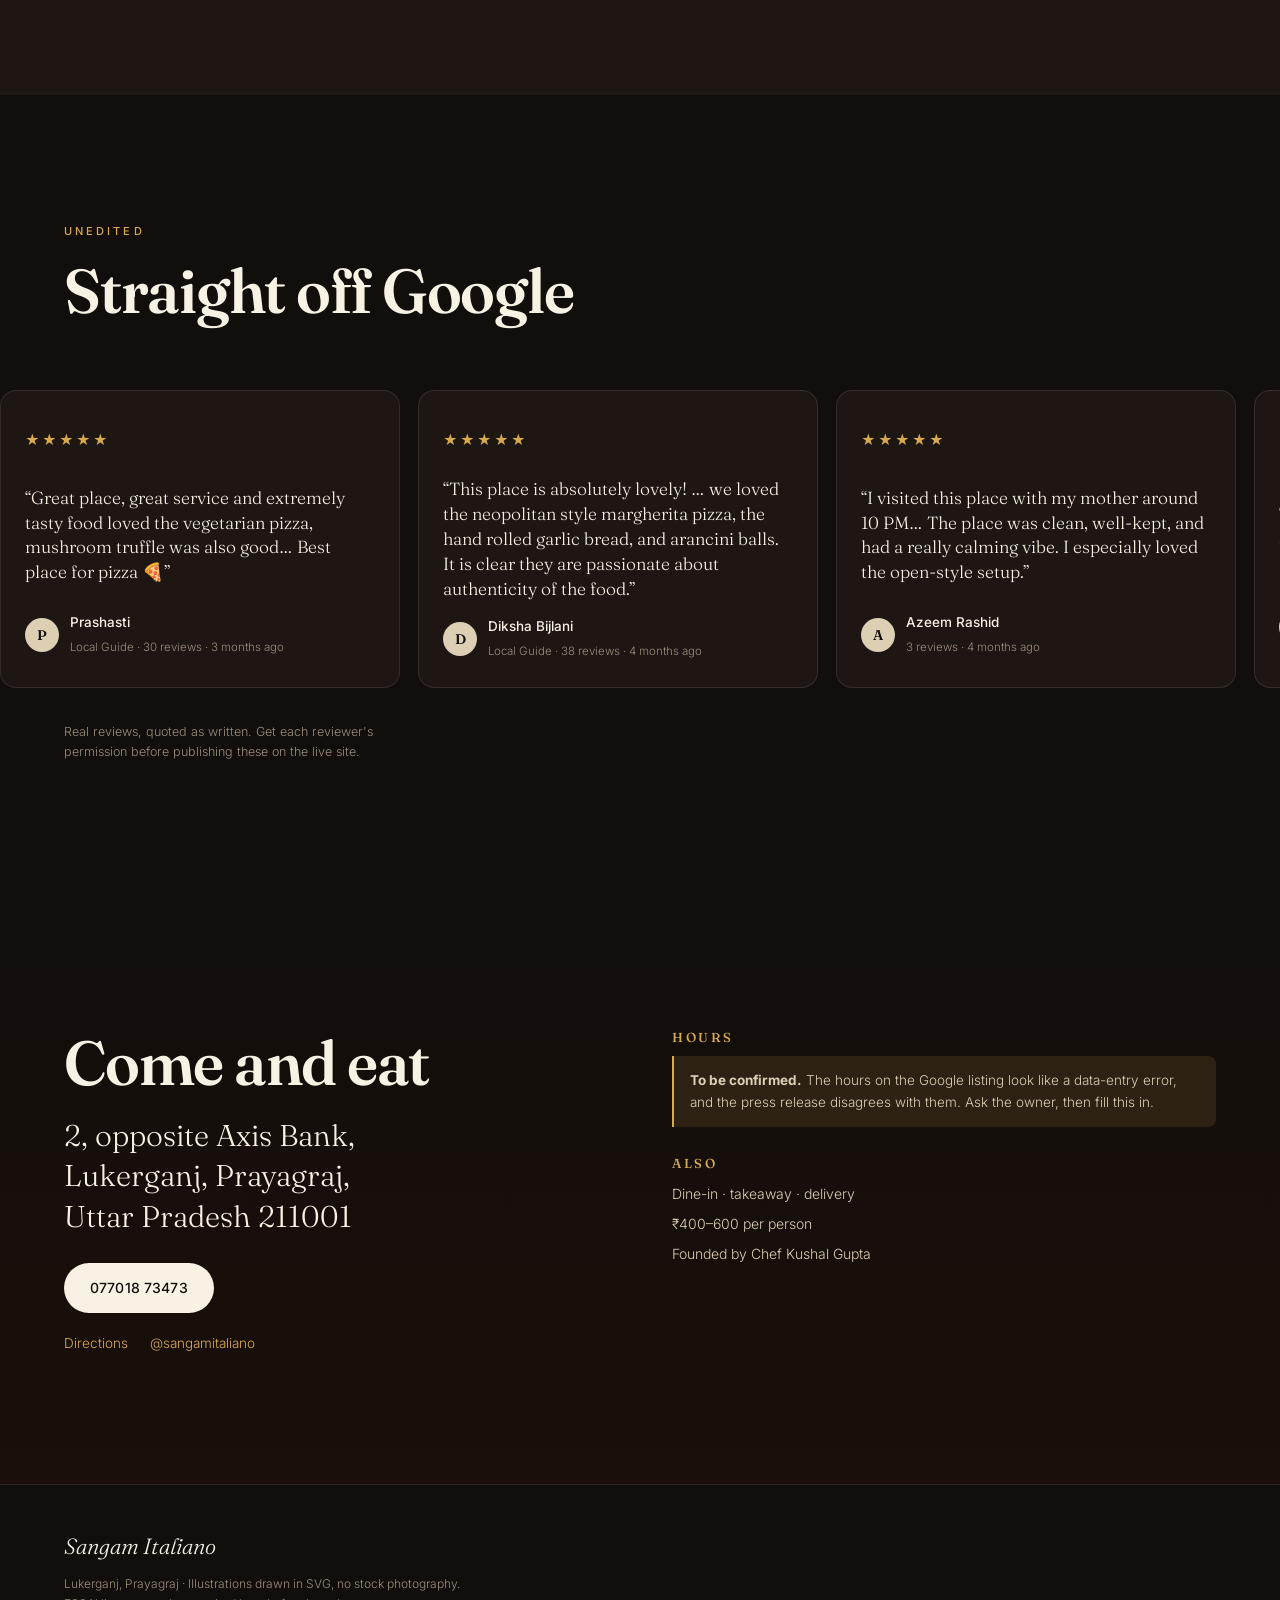
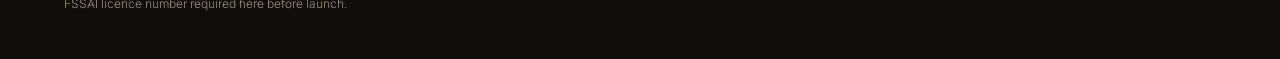
==== commit a293f692: "Remove money from the pizza builder; fix drawer/wordmark collision Forge is now money-free — it's a " ====
--- a/index.html
+++ b/index.html
@@ -204,10 +204,9 @@
         </div>
         <ul class="ticket__lines" id="ticketLines"></ul>
         <div class="ticket__total">
-          <span>Total</span>
-          <strong>&#8377;<span id="ticketTotal">0</span></strong>
-        </div>
-        <p class="ticket__note">placeholder pricing — confirm with the kitchen</p>
+          <span>Verdict</span>
+          <strong id="ticketVerdict">Purist</strong>
+        </div>
       </div>
 
       <div class="forge__acts">
--- a/styles.css
+++ b/styles.css
@@ -241,6 +241,8 @@
   background:transparent;color:var(--cream2);border:1px solid rgba(248,242,228,.22);
   border-radius:999px;padding:9px 16px;font-size:13px;transition:.22s
 }
+.chip em{font-style:normal;opacity:.55;margin-left:7px;font-size:11.5px}
+.chip--on em{opacity:.65}
 .chip:hover{border-color:var(--cream);color:var(--cream)}
 .chip--on{background:var(--cream);color:var(--ink);border-color:var(--cream);font-weight:500}
 .tops{display:grid;grid-template-columns:repeat(auto-fill,minmax(112px,1fr));gap:9px}
@@ -270,8 +272,7 @@
 .ticket__lines li span:last-child{color:var(--mute);font-variant-numeric:tabular-nums}
 .ticket__total{display:flex;justify-content:space-between;align-items:baseline;padding-top:12px;border-top:1px solid rgba(248,242,228,.12)}
 .ticket__total span{font-size:11px;letter-spacing:.2em;text-transform:uppercase;color:var(--mute)}
-.ticket__total strong{font-family:var(--disp);font-size:26px;font-variant-numeric:tabular-nums}
-.ticket__note{font-size:11px;color:var(--gold);margin:10px 0 0;letter-spacing:.02em}
+.ticket__total strong{font-family:var(--disp);font-size:21px;font-style:italic;color:var(--gold);text-align:right}
 .forge__acts{display:flex;flex-wrap:wrap;gap:11px;align-items:center}
 .forge__done{background:linear-gradient(140deg,rgba(198,63,43,.2),rgba(240,138,60,.1));border:1px solid rgba(240,138,60,.4);border-radius:14px;padding:22px;display:grid;gap:10px;justify-items:start}
 .forge__done-k{font-size:11px;letter-spacing:.24em;text-transform:uppercase;color:var(--gold);margin:0}
@@ -423,16 +424,21 @@
   .nav{gap:10px}
   .nav__cta{margin-left:auto;padding:9px 14px;white-space:nowrap}
 
-  /* drawer replaces the vanished link row */
+  /* drawer replaces the vanished link row.
+     Anchored to the nav's own bottom edge (top:100%) rather than the
+     viewport — the devnote banner offsets the nav, so a fixed top:0 put
+     the links on top of the wordmark. */
   .nav__links{
-    display:grid;position:fixed;left:0;right:0;top:0;z-index:-1;
-    gap:2px;padding:76px 20px 22px;margin:0;
-    background:rgba(18,14,12,.97);backdrop-filter:blur(18px);
+    display:grid;position:absolute;top:100%;left:0;right:0;z-index:-1;
+    gap:2px;padding:14px 20px 20px;margin:0;
+    background:rgba(18,14,12,.98);backdrop-filter:blur(18px);
     box-shadow:0 20px 50px rgba(0,0,0,.55);
-    transform:translateY(-102%);transition:transform .42s cubic-bezier(.3,.8,.25,1);
+    transform:translateY(-104%);transition:transform .42s cubic-bezier(.3,.8,.25,1);
     visibility:hidden
   }
   .nav--open .nav__links{transform:translateY(0);visibility:visible}
+  /* opaque bar so the tucked-up drawer stays hidden behind it */
+  .nav--open{background:rgba(18,14,12,.98);backdrop-filter:blur(18px)}
   .nav__links a{
     font-family:var(--disp);font-size:22px;color:var(--cream);
     padding:13px 4px;border-bottom:1px solid rgba(248,242,228,.09)
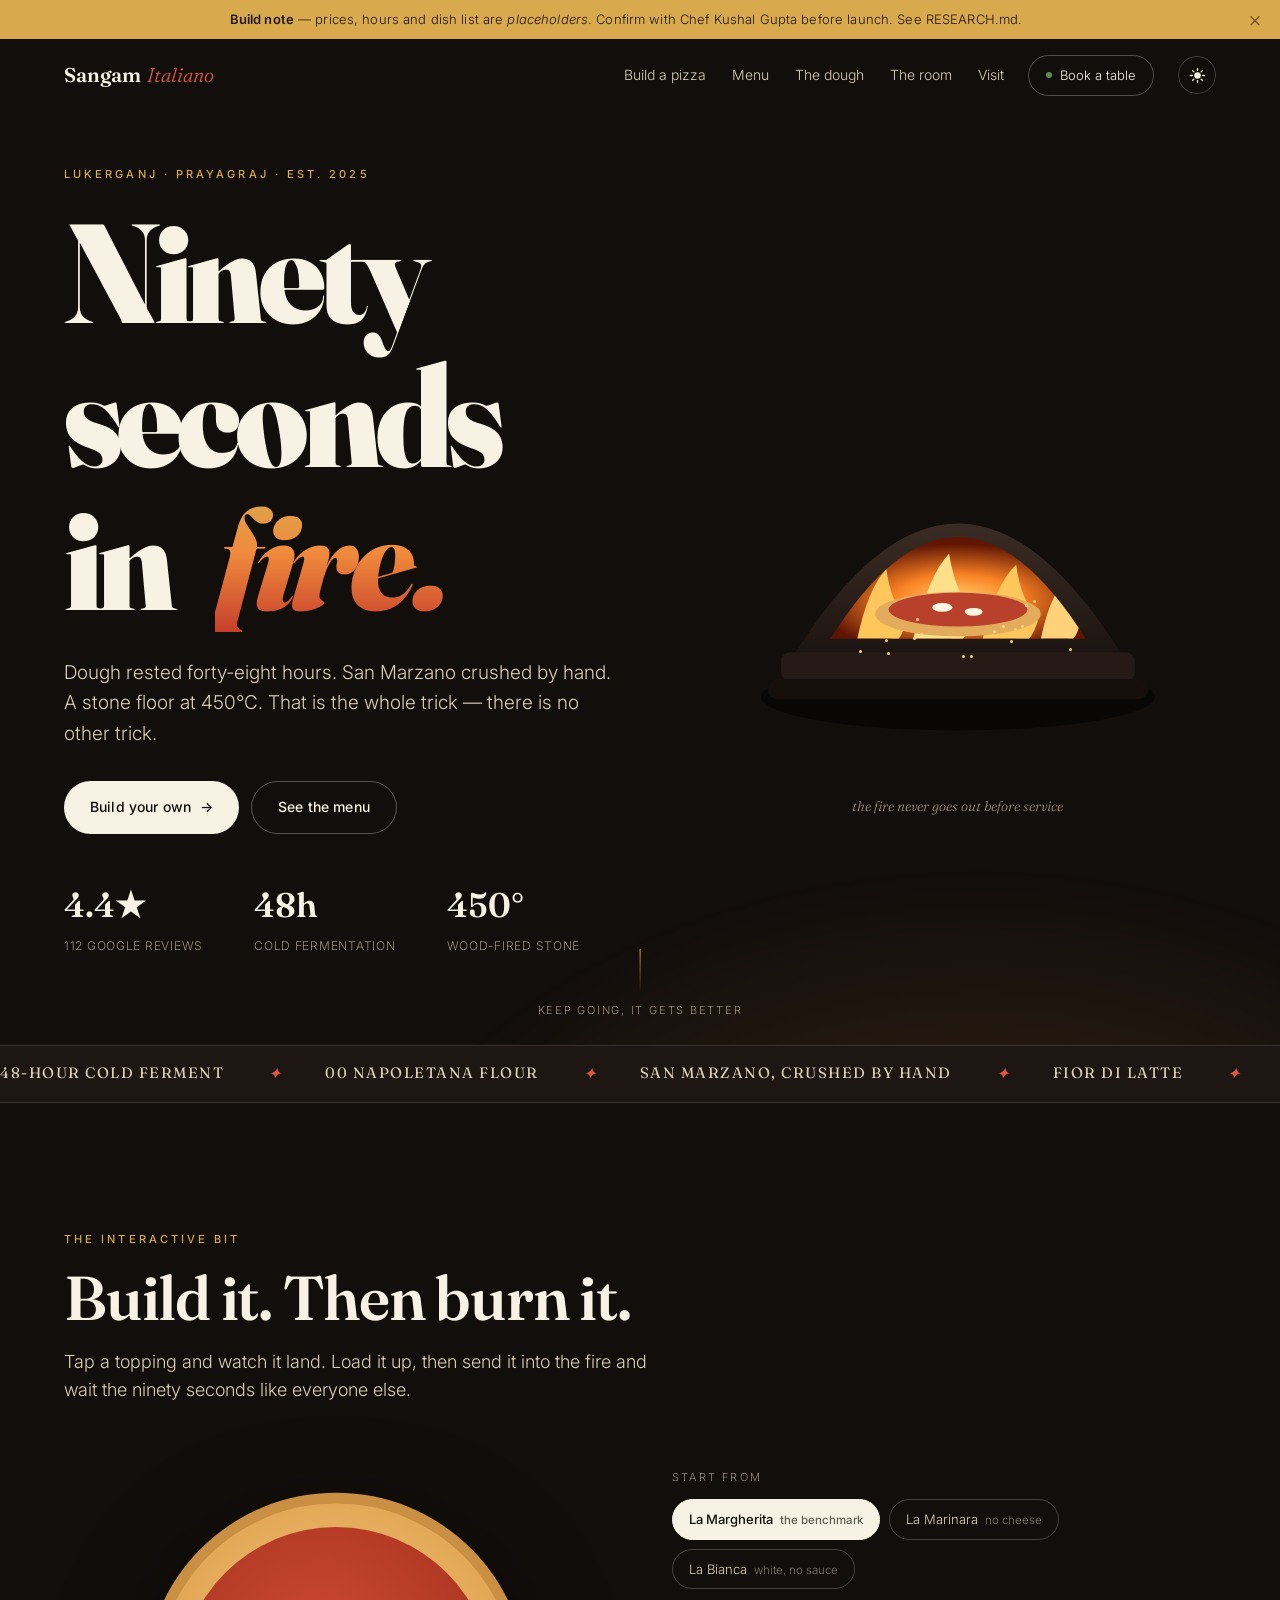
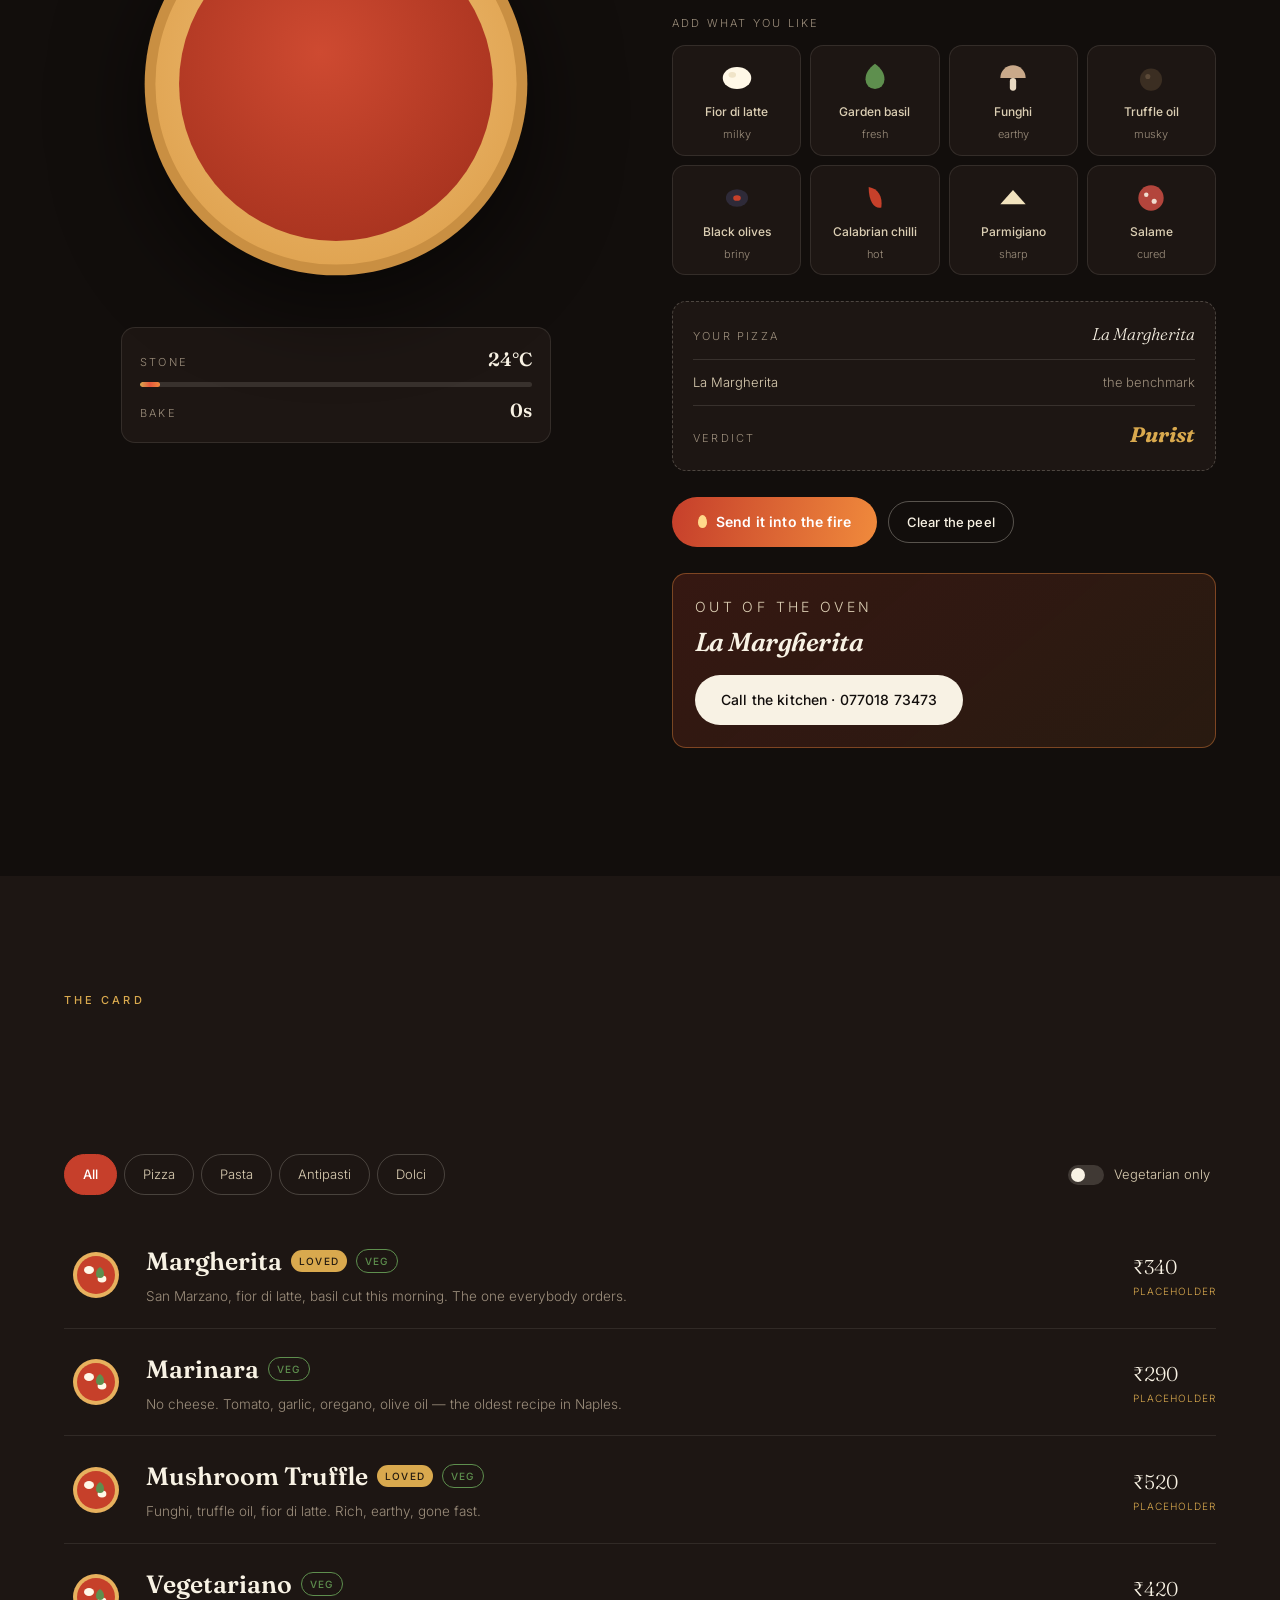
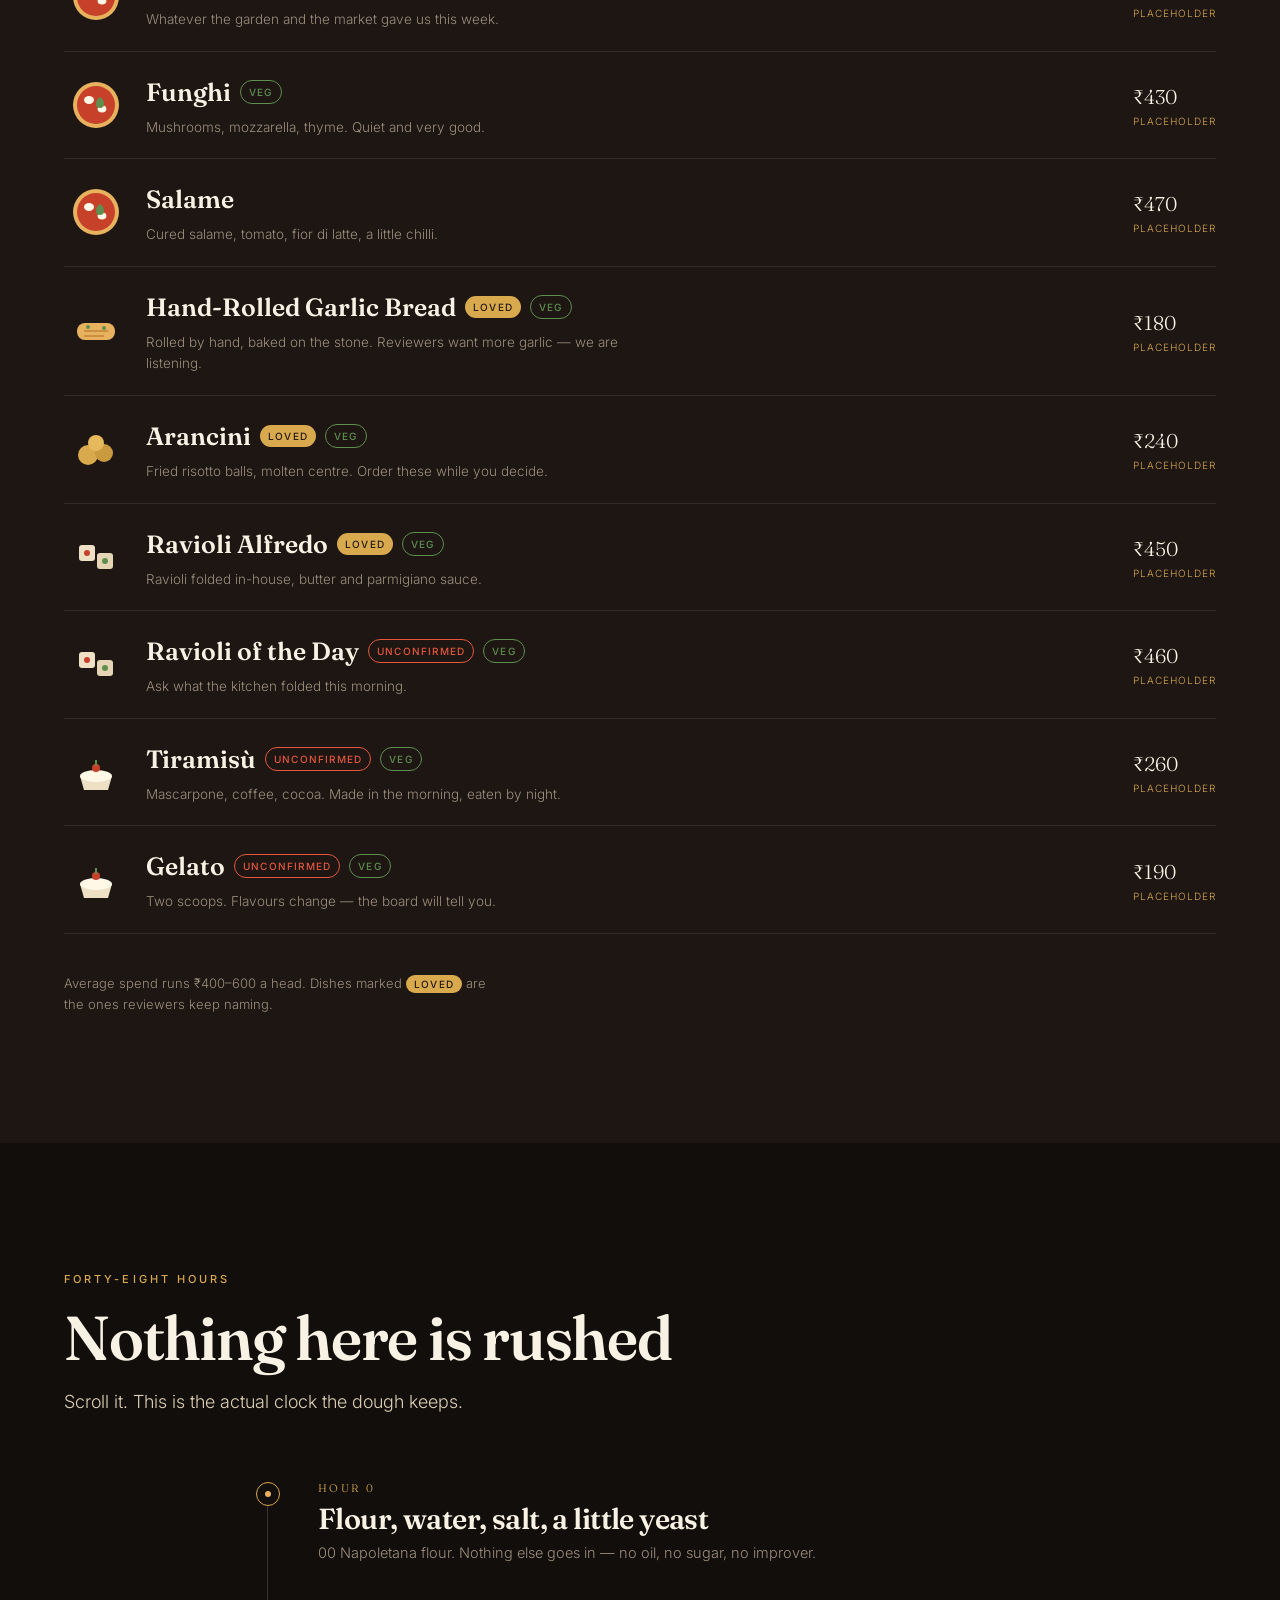
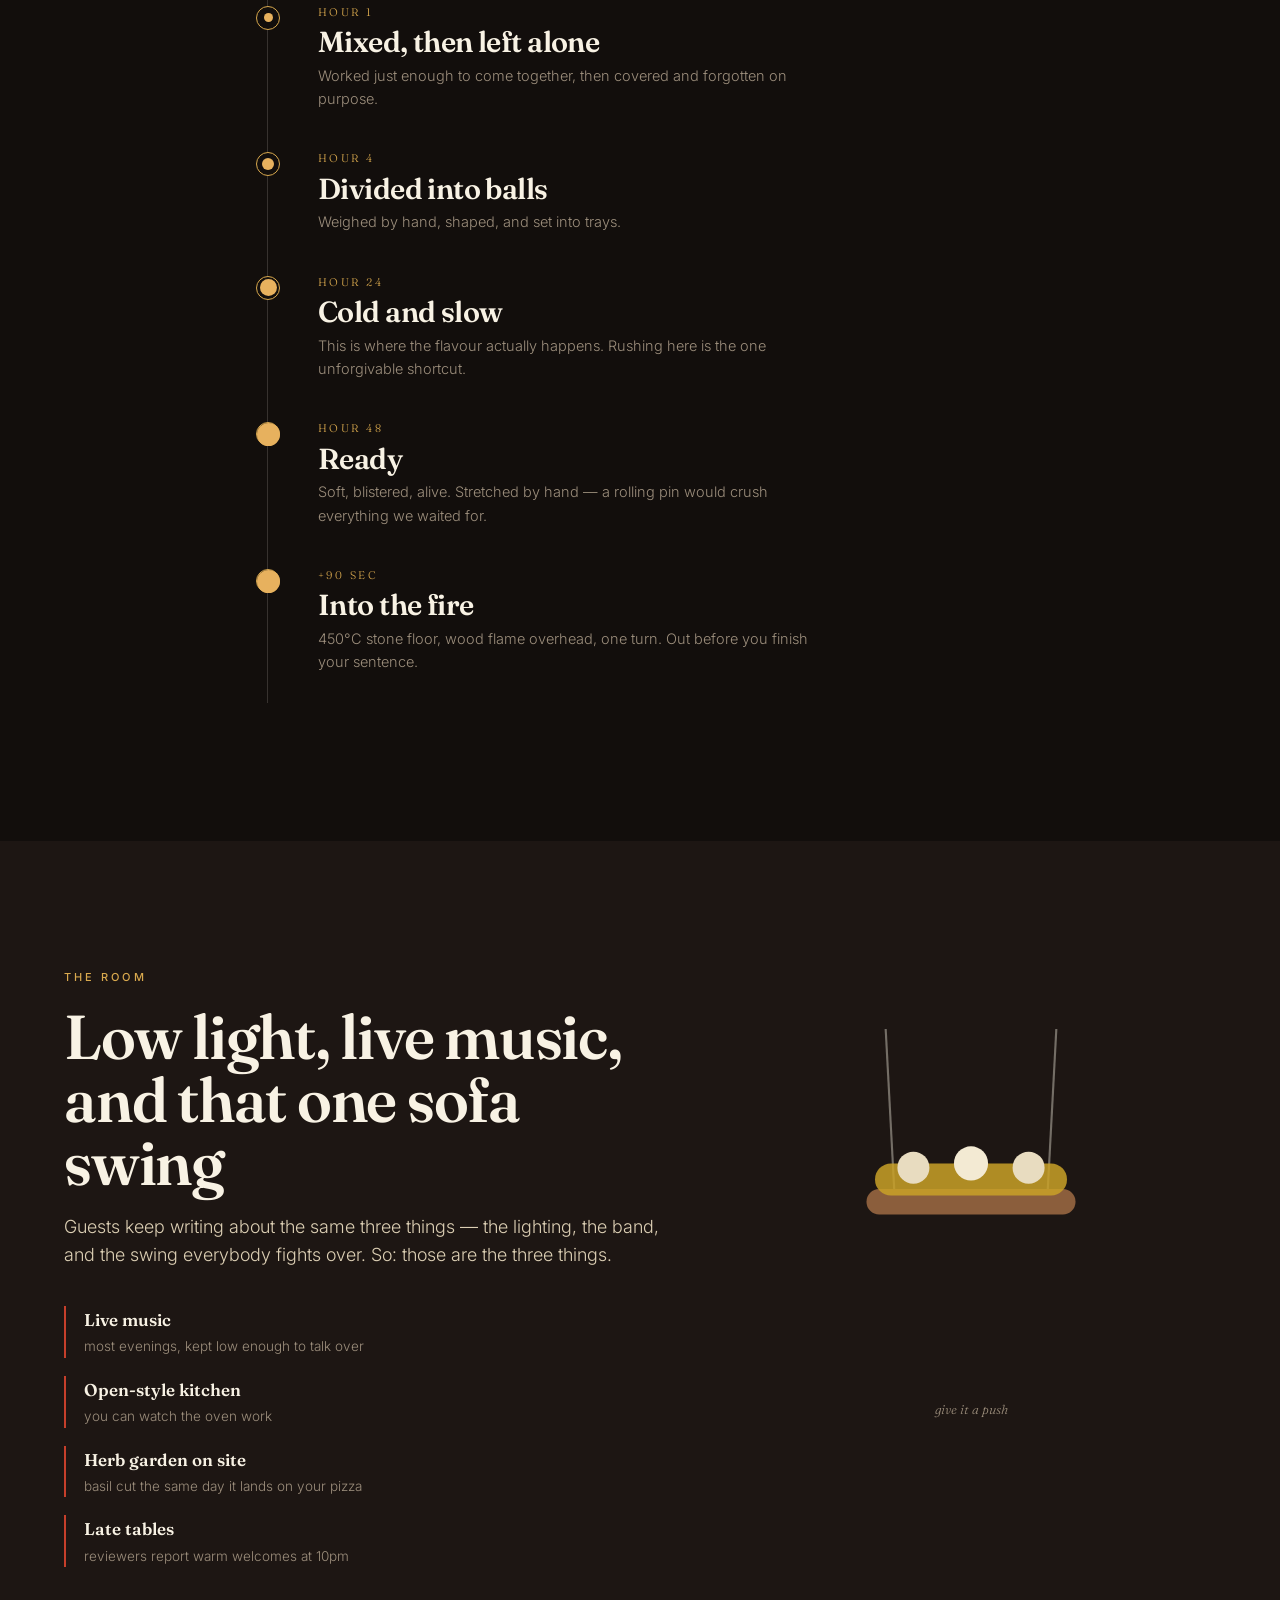
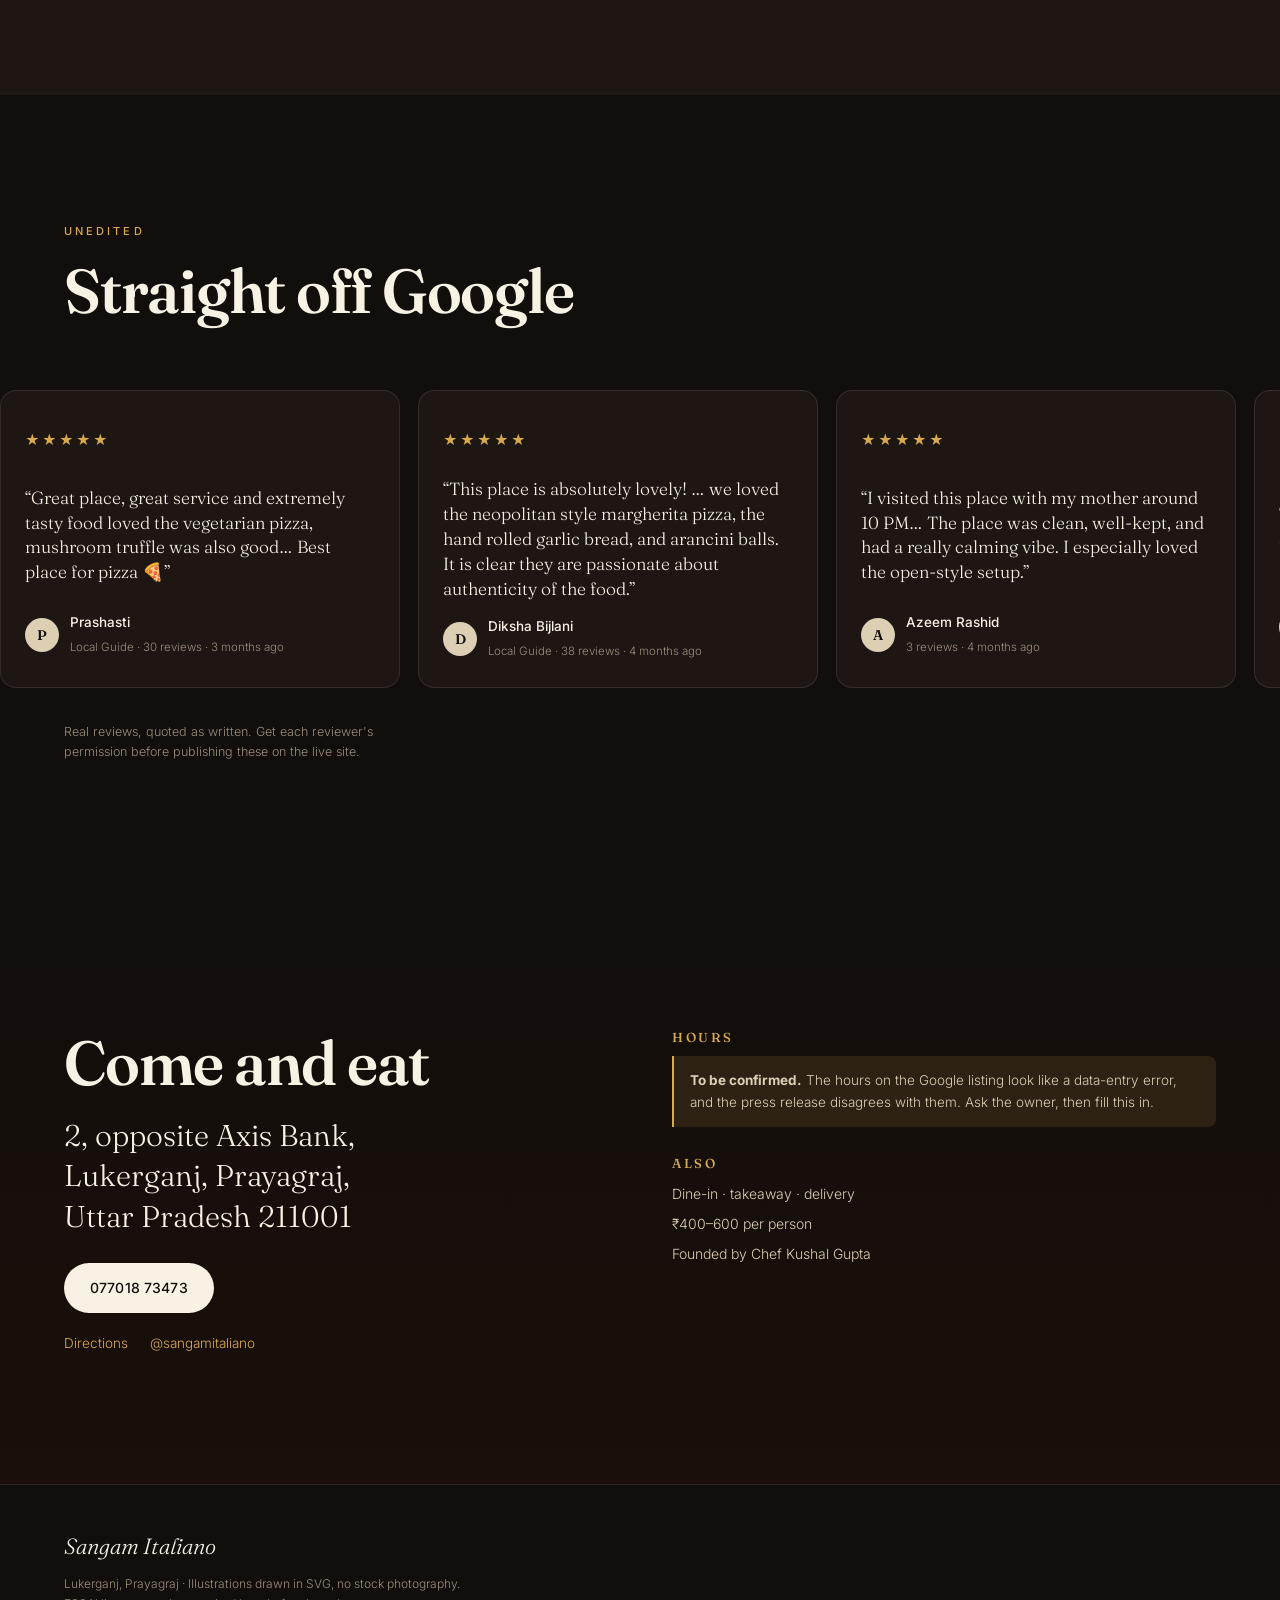
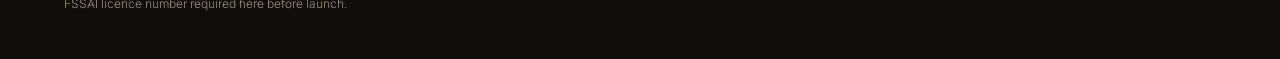
==== commit 3229b195: "Add light/dark theme toggle, dark by default Tokenised the palette rather than duplicating rules. Su" ====
--- a/index.html
+++ b/index.html
@@ -9,6 +9,12 @@
 <link rel="preconnect" href="https://fonts.gstatic.com" crossorigin>
 <link href="https://fonts.googleapis.com/css2?family=Fraunces:opsz,wght@9..144,300;9..144,400;9..144,600;9..144,900&family=Inter:wght@300;400;500;600&display=swap" rel="stylesheet">
 <link rel="stylesheet" href="styles.css">
+<script>
+/* Applied before first paint so a saved light theme doesn't flash dark.
+   Dark is the default — we deliberately ignore prefers-color-scheme. */
+try{var t=localStorage.getItem('sangam-theme')||'dark';
+    document.documentElement.setAttribute('data-theme',t);}catch(e){}
+</script>
 </head>
 <body>
 
@@ -46,6 +52,10 @@
     <span class="nav__cta-dot"></span><span class="nav__cta-txt">Book a table</span>
     <svg class="nav__cta-ico" viewBox="0 0 24 24" aria-hidden="true"><path d="M6.6 10.8c1.1 2.2 2.9 4 5.1 5.1l1.9-1.9c.3-.3.7-.4 1-.2 1.1.4 2.3.6 3.5.6.6 0 1 .4 1 1V19c0 .6-.4 1-1 1-8.3 0-15-6.7-15-15 0-.6.4-1 1-1h3.6c.6 0 1 .4 1 1 0 1.2.2 2.4.6 3.5.1.4 0 .8-.2 1l-2 2z" fill="currentColor"/></svg>
   </a>
+  <button class="themetog" id="themeTog" aria-label="Switch to light mode" aria-pressed="false">
+    <svg class="themetog__sun" viewBox="0 0 24 24" aria-hidden="true"><circle cx="12" cy="12" r="4.6" fill="currentColor"/><g stroke="currentColor" stroke-width="1.9" stroke-linecap="round"><path d="M12 2.4v2.3M12 19.3v2.3M2.4 12h2.3M19.3 12h2.3M5.2 5.2l1.7 1.7M17.1 17.1l1.7 1.7M18.8 5.2l-1.7 1.7M6.9 17.1l-1.7 1.7"/></g></svg>
+    <svg class="themetog__moon" viewBox="0 0 24 24" aria-hidden="true"><path d="M20.5 15.2A9 9 0 019.3 3.9a9 9 0 107.3 14.4 9.05 9.05 0 013.9-3.1z" fill="currentColor"/></svg>
+  </button>
   <button class="burger" id="burger" aria-label="Open menu" aria-expanded="false" aria-controls="navLinks">
     <span></span><span></span><span></span>
   </button>
--- a/styles.css
+++ b/styles.css
@@ -1,7 +1,19 @@
 /* Sangam Italiano — all visuals are CSS/SVG. No photography. */
 :root{
-  --ink:#120E0C; --ink2:#1D1613; --ink3:#2A211B;
-  --cream:#F8F2E4; --cream2:#DCCFB4; --mute:#9C8E7C;
+  /* ── themed tokens. RGB triplets so alpha variants re-theme too ── */
+  --bg-rgb:18,14,12;            /* page background   */
+  --bg2-rgb:29,22,19;           /* raised surface    */
+  --fg-rgb:248,242,228;         /* primary text      */
+  --bg:rgb(var(--bg-rgb));
+  --bg2:rgb(var(--bg2-rgb));
+  --fg:rgb(var(--fg-rgb));
+  --fg2:#DCCFB4;                /* secondary text    */
+  --mute:#9C8E7C;
+  --visit-to:#1A0F09;           /* visit gradient tail */
+  --shadow:rgba(0,0,0,.55);
+  color-scheme:dark;
+
+  /* ── brand accents ── */
   --tomato:#C63F2B; --tomato2:#E4573C;
   --basil:#5E8F4E; --gold:#D9A94E; --ember:#F08A3C;
   --crust:#E7B15E;
@@ -9,13 +21,30 @@
   --ui:"Inter",-apple-system,BlinkMacSystemFont,"Segoe UI",sans-serif;
   --pad:clamp(20px,5vw,80px);
 }
+
+/* Light mode. Accents are darkened for contrast on a cream ground —
+   the dark-mode gold/basil/tomato fail WCAG AA as text on light. */
+[data-theme="light"]{
+  --bg-rgb:250,246,238;
+  --bg2-rgb:240,233,219;
+  --fg-rgb:26,20,17;
+  --fg2:#4A3F35;
+  --mute:#6B6053;      /* was #7A6E60 -> only 4.11:1 on the raised surface */
+  --visit-to:#EFE4D0;
+  --shadow:rgba(72,48,20,.16);
+  color-scheme:light;
+  --gold:#855C10;      /* #D9A94E fails AA on cream; this clears 4.9:1 */
+  --tomato2:#BF3A22;
+  --basil:#3F6B33;
+}
 *{box-sizing:border-box}
 html{scroll-behavior:smooth}
 body{
-  margin:0;background:var(--ink);color:var(--cream);
+  margin:0;background:var(--bg);color:var(--fg);
   font-family:var(--ui);font-weight:300;line-height:1.6;
   -webkit-font-smoothing:antialiased;overflow-x:hidden;
 }
+body,.marquee,.menu,.room,.top,.ticket,.gauge,.rev,.visit,.nav--stuck,.nav__links,.chip,.tab,.tl__dot{transition:background-color .35s ease,color .35s ease,border-color .35s ease}
 h1,h2,h3{font-family:var(--disp);font-weight:600;line-height:1.02;margin:0;letter-spacing:-.02em}
 a{color:inherit}
 button{font:inherit;cursor:pointer}
@@ -36,7 +65,7 @@
 
 /* ── preloader ── */
 .preload{
-  position:fixed;inset:0;z-index:100;background:var(--ink);
+  position:fixed;inset:0;z-index:100;background:var(--bg);
   display:grid;place-items:center;gap:14px;grid-auto-flow:row;
   transition:opacity .6s ease,visibility .6s;
 }
@@ -64,25 +93,49 @@
   position:sticky;top:0;z-index:50;display:flex;align-items:center;gap:24px;
   padding:16px var(--pad);transition:background .35s,backdrop-filter .35s,padding .35s;
 }
-.nav--stuck{background:rgba(18,14,12,.82);backdrop-filter:blur(14px);padding-top:11px;padding-bottom:11px;
-  box-shadow:0 1px 0 rgba(248,242,228,.08)}
+.nav--stuck{background:rgba(var(--bg-rgb),.82);backdrop-filter:blur(14px);padding-top:11px;padding-bottom:11px;
+  box-shadow:0 1px 0 rgba(var(--fg-rgb),.08)}
 .nav__mark{font-family:var(--disp);font-size:20px;text-decoration:none;white-space:nowrap}
 .nav__mark-s{font-weight:600}
 .nav__mark-i{color:var(--tomato2);font-style:italic;margin-left:.28em}
 .nav__links{display:flex;gap:26px;margin-left:auto;font-size:14px}
-.nav__links a{text-decoration:none;color:var(--cream2);position:relative;padding:4px 0;transition:color .25s}
+.nav__links a{text-decoration:none;color:var(--fg2);position:relative;padding:4px 0;transition:color .25s}
 .nav__links a::after{
   content:"";position:absolute;left:0;bottom:0;height:1px;width:0;background:var(--gold);transition:width .3s
 }
-.nav__links a:hover{color:var(--cream)}
+.nav__links a:hover{color:var(--fg)}
 .nav__links a:hover::after{width:100%}
 .nav__cta{
   display:inline-flex;align-items:center;gap:8px;text-decoration:none;font-size:13px;
-  border:1px solid rgba(248,242,228,.28);border-radius:999px;padding:9px 17px;transition:.25s
-}
-.nav__cta:hover{background:var(--cream);color:var(--ink);border-color:var(--cream)}
+  border:1px solid rgba(var(--fg-rgb),.28);border-radius:999px;padding:9px 17px;transition:.25s
+}
+.nav__cta:hover{background:var(--fg);color:var(--bg);border-color:var(--fg)}
 .nav__cta-dot{width:6px;height:6px;border-radius:50%;background:var(--basil);animation:pulse 2s infinite}
 @keyframes pulse{0%,100%{opacity:1}50%{opacity:.35}}
+/* theme toggle — shows the mode you'll switch TO */
+.themetog{
+  background:none;border:1px solid rgba(var(--fg-rgb),.2);border-radius:999px;
+  width:38px;height:38px;flex:0 0 auto;display:grid;place-items:center;
+  color:var(--fg);padding:0;transition:.25s
+}
+.themetog:hover{border-color:var(--fg);background:rgba(var(--fg-rgb),.07)}
+.themetog svg{width:17px;height:17px;transition:transform .45s cubic-bezier(.3,1.3,.4,1)}
+.themetog:hover svg{transform:rotate(38deg)}
+.themetog__moon{display:none}
+[data-theme="light"] .themetog__sun{display:none}
+[data-theme="light"] .themetog__moon{display:block}
+
+/* Light-mode repairs: these pair dark text with a token that goes dark. */
+[data-theme="light"] .devnote,
+[data-theme="light"] .devnote button,
+[data-theme="light"] .badge--loved{color:#FFF8E7}
+[data-theme="light"] .hero__flame{
+  background:linear-gradient(180deg,var(--gold),#C4551F 45%,var(--tomato));
+  -webkit-background-clip:text;background-clip:text
+}
+[data-theme="light"] .oven__shadow{fill:rgba(72,48,20,.22)}
+[data-theme="light"] .hero__heat{opacity:.55}
+
 /* below 820px the link row becomes a drawer — see the TOUCH + PHONE LAYER */
 
 /* ── shared ── */
@@ -91,7 +144,7 @@
   margin:0 0 18px;font-weight:500
 }
 .sec-h2{font-size:clamp(32px,5.4vw,62px)}
-.sec-lede{color:var(--cream2);max-width:56ch;font-size:clamp(15px,1.6vw,18px);margin:18px 0 0}
+.sec-lede{color:var(--fg2);max-width:56ch;font-size:clamp(15px,1.6vw,18px);margin:18px 0 0}
 .sec-head{padding:0 var(--pad);margin-bottom:clamp(36px,5vw,64px)}
 .reveal{opacity:0;transform:translateY(26px);transition:opacity .8s cubic-bezier(.2,.7,.3,1) var(--d,0s),transform .8s cubic-bezier(.2,.7,.3,1) var(--d,0s)}
 .reveal--in{opacity:1;transform:none}
@@ -101,10 +154,10 @@
   padding:14px 26px;font-size:14px;font-weight:500;letter-spacing:.01em;transition:.28s cubic-bezier(.2,.7,.3,1)
 }
 .btn--sm{padding:10px 18px;font-size:13px}
-.btn--fill{background:var(--cream);color:var(--ink)}
+.btn--fill{background:var(--fg);color:var(--bg)}
 .btn--fill:hover{background:var(--gold);transform:translateY(-2px)}
-.btn--ghost{background:transparent;color:var(--cream);border:1px solid rgba(248,242,228,.3)}
-.btn--ghost:hover{border-color:var(--cream);background:rgba(248,242,228,.07)}
+.btn--ghost{background:transparent;color:var(--fg);border:1px solid rgba(var(--fg-rgb),.3)}
+.btn--ghost:hover{border-color:var(--fg);background:rgba(var(--fg-rgb),.07)}
 .btn--fire{background:linear-gradient(100deg,var(--tomato),var(--ember));color:#fff;font-weight:600}
 .btn--fire:hover{filter:brightness(1.12);transform:translateY(-2px)}
 .btn--fire:disabled{opacity:.45;cursor:not-allowed;transform:none;filter:none}
@@ -135,10 +188,10 @@
   background:linear-gradient(180deg,var(--gold),var(--ember) 45%,var(--tomato));
   -webkit-background-clip:text;background-clip:text;color:transparent;font-style:italic
 }
-.hero__sub{color:var(--cream2);max-width:46ch;font-size:clamp(15px,1.7vw,19px);margin:26px 0 0}
+.hero__sub{color:var(--fg2);max-width:46ch;font-size:clamp(15px,1.7vw,19px);margin:26px 0 0}
 .hero__acts{display:flex;flex-wrap:wrap;gap:12px;margin-top:32px}
 .hero__stats{display:flex;flex-wrap:wrap;gap:clamp(20px,4vw,52px);margin:44px 0 0;padding:0}
-.hero__stats dt{font-family:var(--disp);font-size:clamp(24px,3vw,34px);font-weight:600;color:var(--cream)}
+.hero__stats dt{font-family:var(--disp);font-size:clamp(24px,3vw,34px);font-weight:600;color:var(--fg)}
 .hero__stats dd{margin:4px 0 0;font-size:12px;letter-spacing:.06em;color:var(--mute);text-transform:uppercase}
 
 .hero__stage{display:grid;place-items:center;gap:14px}
@@ -179,9 +232,9 @@
 }
 
 /* ── marquee ── */
-.marquee{border-block:1px solid rgba(248,242,228,.12);overflow:hidden;padding:15px 0;background:var(--ink2)}
+.marquee{border-block:1px solid rgba(var(--fg-rgb),.12);overflow:hidden;padding:15px 0;background:var(--bg2)}
 .marquee__track{display:flex;gap:44px;width:max-content;animation:march 34s linear infinite;white-space:nowrap}
-.marquee__track b{font-family:var(--disp);font-size:15px;letter-spacing:.1em;text-transform:uppercase;font-weight:400;color:var(--cream2)}
+.marquee__track b{font-family:var(--disp);font-size:15px;letter-spacing:.1em;text-transform:uppercase;font-weight:400;color:var(--fg2)}
 .marquee__track i{color:var(--tomato2)}
 @keyframes march{to{transform:translateX(-50%)}}
 
@@ -190,10 +243,10 @@
 .forge__grid{display:grid;grid-template-columns:1fr 1fr;gap:clamp(30px,5vw,70px);align-items:start;padding:0 var(--pad);max-width:1400px;margin:0 auto}
 .forge__stage{position:sticky;top:96px;display:grid;gap:20px;justify-items:center}
 .peel{position:relative;width:100%;max-width:430px;aspect-ratio:1}
-.pizza{width:100%;filter:drop-shadow(0 26px 44px rgba(0,0,0,.55));transition:filter .5s}
+.pizza{width:100%;filter:drop-shadow(0 26px 44px var(--shadow));transition:filter .5s}
 .peel--baking .pizza{animation:shake .28s infinite}
 @keyframes shake{0%,100%{transform:translate(0,0)}25%{transform:translate(1.5px,-1px)}75%{transform:translate(-1.5px,1px)}}
-.peel--baked .pizza{filter:drop-shadow(0 26px 44px rgba(0,0,0,.55)) saturate(1.12) contrast(1.05)}
+.peel--baked .pizza{filter:drop-shadow(0 26px 44px var(--shadow)) saturate(1.12) contrast(1.05)}
 .pz-rim{transition:fill 1.2s}
 .peel--baked .pz-rim{fill:#B87A32}
 .pz-char circle{opacity:0;transition:opacity 1.1s}
@@ -222,37 +275,37 @@
 @keyframes steam{0%{opacity:0;transform:translateY(0) scale(.6)}25%{opacity:.5}100%{opacity:0;transform:translateY(-90px) scale(1.9)}}
 .peel__stamp{
   position:absolute;inset:0;display:grid;place-items:center;font-family:var(--disp);font-style:italic;
-  font-size:clamp(38px,7vw,66px);color:var(--cream);opacity:0;scale:1.7;rotate:-11deg;
+  font-size:clamp(38px,7vw,66px);color:#F8F2E4;opacity:0;scale:1.7;rotate:-11deg;
   text-shadow:0 4px 26px rgba(0,0,0,.7);pointer-events:none;transition:opacity .5s,scale .5s
 }
 .peel--baked .peel__stamp{opacity:1;scale:1}
 
-.gauge{width:100%;max-width:430px;display:grid;gap:8px;background:var(--ink2);border:1px solid rgba(248,242,228,.1);border-radius:14px;padding:16px 18px}
+.gauge{width:100%;max-width:430px;display:grid;gap:8px;background:var(--bg2);border:1px solid rgba(var(--fg-rgb),.1);border-radius:14px;padding:16px 18px}
 .gauge__row{display:flex;justify-content:space-between;align-items:baseline}
 .gauge__lbl{font-size:11px;letter-spacing:.2em;text-transform:uppercase;color:var(--mute)}
 .gauge__val{font-family:var(--disp);font-size:19px;font-weight:600}
-.gauge__bar{height:5px;border-radius:99px;background:rgba(248,242,228,.12);overflow:hidden}
+.gauge__bar{height:5px;border-radius:99px;background:rgba(var(--fg-rgb),.12);overflow:hidden}
 .gauge__bar span{display:block;height:100%;width:5%;border-radius:99px;background:linear-gradient(90deg,var(--gold),var(--tomato2),var(--ember));transition:width .35s}
 
 .forge__panel{display:grid;gap:26px}
 .forge__legend{display:block;font-size:11px;letter-spacing:.2em;text-transform:uppercase;color:var(--mute);margin-bottom:12px}
 .chips{display:flex;flex-wrap:wrap;gap:9px}
 .chip{
-  background:transparent;color:var(--cream2);border:1px solid rgba(248,242,228,.22);
+  background:transparent;color:var(--fg2);border:1px solid rgba(var(--fg-rgb),.22);
   border-radius:999px;padding:9px 16px;font-size:13px;transition:.22s
 }
 .chip em{font-style:normal;opacity:.55;margin-left:7px;font-size:11.5px}
 .chip--on em{opacity:.65}
-.chip:hover{border-color:var(--cream);color:var(--cream)}
-.chip--on{background:var(--cream);color:var(--ink);border-color:var(--cream);font-weight:500}
+.chip:hover{border-color:var(--fg);color:var(--fg)}
+.chip--on{background:var(--fg);color:var(--bg);border-color:var(--fg);font-weight:500}
 .tops{display:grid;grid-template-columns:repeat(auto-fill,minmax(112px,1fr));gap:9px}
 .top{
-  position:relative;background:var(--ink2);border:1px solid rgba(248,242,228,.1);border-radius:13px;
-  padding:13px 11px 11px;display:grid;justify-items:center;gap:7px;color:var(--cream2);
+  position:relative;background:var(--bg2);border:1px solid rgba(var(--fg-rgb),.1);border-radius:13px;
+  padding:13px 11px 11px;display:grid;justify-items:center;gap:7px;color:var(--fg2);
   transition:.22s cubic-bezier(.2,.7,.3,1);overflow:hidden
 }
-.top:hover{transform:translateY(-3px);border-color:rgba(248,242,228,.34);color:var(--cream)}
-.top--on{background:rgba(94,143,78,.16);border-color:var(--basil);color:var(--cream)}
+.top:hover{transform:translateY(-3px);border-color:rgba(var(--fg-rgb),.34);color:var(--fg)}
+.top--on{background:rgba(94,143,78,.16);border-color:var(--basil);color:var(--fg)}
 .top svg{width:38px;height:38px}
 .top b{font-size:12px;font-weight:500;text-align:center;line-height:1.25}
 .top small{font-size:11px;color:var(--mute)}
@@ -263,43 +316,43 @@
 }
 .top--on .top__n{opacity:1;scale:1}
 
-.ticket{background:var(--ink2);border:1px dashed rgba(248,242,228,.22);border-radius:14px;padding:18px 20px}
-.ticket__head{display:flex;justify-content:space-between;align-items:baseline;gap:12px;padding-bottom:12px;border-bottom:1px solid rgba(248,242,228,.12)}
+.ticket{background:var(--bg2);border:1px dashed rgba(var(--fg-rgb),.22);border-radius:14px;padding:18px 20px}
+.ticket__head{display:flex;justify-content:space-between;align-items:baseline;gap:12px;padding-bottom:12px;border-bottom:1px solid rgba(var(--fg-rgb),.12)}
 .ticket__head span{font-size:11px;letter-spacing:.2em;text-transform:uppercase;color:var(--mute)}
 .ticket__head em{font-family:var(--disp);font-size:17px;font-style:italic;text-align:right}
-.ticket__lines{list-style:none;margin:12px 0;padding:0;display:grid;gap:6px;font-size:13px;color:var(--cream2)}
+.ticket__lines{list-style:none;margin:12px 0;padding:0;display:grid;gap:6px;font-size:13px;color:var(--fg2)}
 .ticket__lines li{display:flex;justify-content:space-between;gap:12px}
 .ticket__lines li span:last-child{color:var(--mute);font-variant-numeric:tabular-nums}
-.ticket__total{display:flex;justify-content:space-between;align-items:baseline;padding-top:12px;border-top:1px solid rgba(248,242,228,.12)}
+.ticket__total{display:flex;justify-content:space-between;align-items:baseline;padding-top:12px;border-top:1px solid rgba(var(--fg-rgb),.12)}
 .ticket__total span{font-size:11px;letter-spacing:.2em;text-transform:uppercase;color:var(--mute)}
 .ticket__total strong{font-family:var(--disp);font-size:21px;font-style:italic;color:var(--gold);text-align:right}
 .forge__acts{display:flex;flex-wrap:wrap;gap:11px;align-items:center}
 .forge__done{background:linear-gradient(140deg,rgba(198,63,43,.2),rgba(240,138,60,.1));border:1px solid rgba(240,138,60,.4);border-radius:14px;padding:22px;display:grid;gap:10px;justify-items:start}
 .forge__done-k{font-size:11px;letter-spacing:.24em;text-transform:uppercase;color:var(--gold);margin:0}
 .forge__done h3{font-size:26px;font-style:italic}
-.forge__done p{margin:0;color:var(--cream2);font-size:14px}
+.forge__done p{margin:0;color:var(--fg2);font-size:14px}
 @media(max-width:900px){
   .forge__grid{grid-template-columns:1fr}
   .forge__stage{position:static}
 }
 
 /* ── menu ── */
-.menu{padding:clamp(60px,9vw,120px) 0;background:var(--ink2)}
+.menu{padding:clamp(60px,9vw,120px) 0;background:var(--bg2)}
 .menu__bar{display:flex;flex-wrap:wrap;gap:16px;align-items:center;justify-content:space-between;padding:0 var(--pad);margin-bottom:26px}
 .tabs{display:flex;flex-wrap:wrap;gap:7px}
-.tab{background:transparent;border:1px solid rgba(248,242,228,.2);color:var(--cream2);border-radius:999px;padding:9px 18px;font-size:13px;transition:.22s}
-.tab:hover{border-color:var(--cream);color:var(--cream)}
+.tab{background:transparent;border:1px solid rgba(var(--fg-rgb),.2);color:var(--fg2);border-radius:999px;padding:9px 18px;font-size:13px;transition:.22s}
+.tab:hover{border-color:var(--fg);color:var(--fg)}
 .tab--on{background:var(--tomato);border-color:var(--tomato);color:#fff;font-weight:500}
-.vegtog{display:inline-flex;align-items:center;gap:10px;background:none;border:0;color:var(--cream2);font-size:13px}
-.vegtog__box{width:36px;height:20px;border-radius:99px;background:rgba(248,242,228,.16);position:relative;transition:background .25s}
-.vegtog__dot{position:absolute;top:3px;left:3px;width:14px;height:14px;border-radius:50%;background:var(--cream);transition:translate .25s}
+.vegtog{display:inline-flex;align-items:center;gap:10px;background:none;border:0;color:var(--fg2);font-size:13px}
+.vegtog__box{width:36px;height:20px;border-radius:99px;background:rgba(var(--fg-rgb),.16);position:relative;transition:background .25s}
+.vegtog__dot{position:absolute;top:3px;left:3px;width:14px;height:14px;border-radius:50%;background:var(--fg);transition:translate .25s}
 .vegtog[aria-pressed="true"] .vegtog__box{background:var(--basil)}
 .vegtog[aria-pressed="true"] .vegtog__dot{translate:16px 0}
 
 .menu__list{list-style:none;margin:0;padding:0 var(--pad);max-width:1400px;margin:0 auto}
 .mi{
   display:grid;grid-template-columns:64px 1fr auto;gap:18px;align-items:center;
-  padding:20px 0;border-bottom:1px solid rgba(248,242,228,.09);transition:.3s
+  padding:20px 0;border-bottom:1px solid rgba(var(--fg-rgb),.09);transition:.3s
 }
 .mi:hover{background:linear-gradient(90deg,rgba(240,138,60,.08),transparent);padding-left:12px}
 .mi__art{display:grid;place-items:center}
@@ -324,17 +377,17 @@
 /* ── dough timeline ── */
 .dough{padding:clamp(70px,10vw,140px) 0}
 .tl{list-style:none;margin:0 auto;padding:0 var(--pad);max-width:920px;position:relative}
-.tl::before{content:"";position:absolute;left:calc(var(--pad) + 23px);top:10px;bottom:10px;width:1px;background:rgba(248,242,228,.16)}
+.tl::before{content:"";position:absolute;left:calc(var(--pad) + 23px);top:10px;bottom:10px;width:1px;background:rgba(var(--fg-rgb),.16)}
 .tl li{position:relative;padding:0 0 40px 74px;opacity:0;transform:translateY(24px);transition:.7s cubic-bezier(.2,.7,.3,1)}
 .tl li.reveal--in{opacity:1;transform:none}
-.tl__dot{position:absolute;left:12px;top:2px;width:24px;height:24px;border-radius:50%;background:var(--ink);border:1px solid var(--gold);display:grid;place-items:center}
+.tl__dot{position:absolute;left:12px;top:2px;width:24px;height:24px;border-radius:50%;background:var(--bg);border:1px solid var(--gold);display:grid;place-items:center}
 .tl__dot i{display:block;border-radius:50%;background:var(--crust);width:var(--sz,6px);height:var(--sz,6px);transition:.6s}
 .tl__h{font-family:var(--disp);font-size:11px;letter-spacing:.22em;text-transform:uppercase;color:var(--gold);margin:0 0 6px}
 .tl__t{font-family:var(--disp);font-size:clamp(20px,2.6vw,29px);font-weight:600;margin:0 0 7px}
 .tl__d{color:var(--mute);font-size:14.5px;margin:0;max-width:58ch}
 
 /* ── room ── */
-.room{padding:clamp(70px,10vw,140px) 0;background:var(--ink2)}
+.room{padding:clamp(70px,10vw,140px) 0;background:var(--bg2)}
 .room__grid{display:grid;grid-template-columns:1.1fr .9fr;gap:clamp(30px,5vw,70px);align-items:center;padding:0 var(--pad);max-width:1400px;margin:0 auto}
 .room__list{list-style:none;margin:36px 0 0;padding:0;display:grid;gap:18px}
 .room__list li{display:grid;gap:3px;padding-left:18px;border-left:2px solid var(--tomato)}
@@ -345,7 +398,7 @@
 .swing svg{transform-origin:150px 0;animation:sway 4.2s ease-in-out infinite}
 .swing--kick svg{animation:sway 1.5s cubic-bezier(.36,.07,.19,.97) 3}
 @keyframes sway{0%,100%{transform:rotate(-5.5deg)}50%{transform:rotate(5.5deg)}}
-.swing__rope{stroke:rgba(248,242,228,.4);stroke-width:2}
+.swing__rope{stroke:rgba(var(--fg-rgb),.4);stroke-width:2}
 .swing__cap{font-family:var(--disp);font-style:italic;color:var(--mute);font-size:13px;margin:0}
 .viz{display:flex;align-items:flex-end;gap:5px;height:66px}
 .viz i{display:block;width:6px;border-radius:99px;background:linear-gradient(var(--gold),var(--tomato));animation:beat 1s ease-in-out infinite alternate}
@@ -356,35 +409,35 @@
 .revs{padding:clamp(70px,10vw,140px) 0}
 .revs__rail{display:flex;gap:18px;overflow-x:auto;padding:4px var(--pad) 22px;scroll-snap-type:x mandatory;-webkit-overflow-scrolling:touch}
 .revs__rail::-webkit-scrollbar{height:5px}
-.revs__rail::-webkit-scrollbar-thumb{background:rgba(248,242,228,.2);border-radius:99px}
+.revs__rail::-webkit-scrollbar-thumb{background:rgba(var(--fg-rgb),.2);border-radius:99px}
 .rev{
-  flex:0 0 min(400px,84vw);scroll-snap-align:start;background:var(--ink2);
-  border:1px solid rgba(248,242,228,.1);border-radius:16px;padding:24px;display:grid;gap:12px;
+  flex:0 0 min(400px,84vw);scroll-snap-align:start;background:var(--bg2);
+  border:1px solid rgba(var(--fg-rgb),.1);border-radius:16px;padding:24px;display:grid;gap:12px;
   transition:.3s cubic-bezier(.2,.7,.3,1)
 }
 .rev:hover{transform:translateY(-5px);border-color:rgba(217,169,78,.5)}
 .rev__stars{color:var(--gold);font-size:14px;letter-spacing:.14em}
 .rev__q{font-family:var(--disp);font-size:17.5px;line-height:1.42;margin:0}
 .rev__who{display:flex;align-items:center;gap:11px;margin-top:2px}
-.rev__av{width:34px;height:34px;border-radius:50%;display:grid;place-items:center;font-family:var(--disp);font-weight:600;font-size:14px;color:var(--ink);background:var(--cream2)}
+.rev__av{width:34px;height:34px;border-radius:50%;display:grid;place-items:center;font-family:var(--disp);font-weight:600;font-size:14px;color:var(--bg);background:var(--fg2)}
 .rev__meta b{display:block;font-size:13.5px;font-weight:500}
 .rev__meta span{font-size:11.5px;color:var(--mute)}
 .revs__note{padding:0 var(--pad);color:var(--mute);font-size:12.5px;max-width:60ch}
 
 /* ── visit ── */
-.visit{padding:clamp(70px,10vw,130px) 0;background:linear-gradient(180deg,var(--ink),#1A0F09)}
+.visit{padding:clamp(70px,10vw,130px) 0;background:linear-gradient(180deg,var(--bg),var(--visit-to))}
 .visit__grid{display:grid;grid-template-columns:1fr 1fr;gap:clamp(30px,5vw,70px);padding:0 var(--pad);max-width:1300px;margin:0 auto}
 .visit__addr{font-family:var(--disp);font-size:clamp(20px,2.6vw,30px);line-height:1.34;margin:22px 0 26px}
 .visit__links{display:flex;gap:22px;margin-top:20px;font-size:13.5px}
 .visit__links a{color:var(--gold);text-decoration:none;border-bottom:1px solid transparent;transition:.22s}
 .visit__links a:hover{border-color:var(--gold)}
 .visit__h3{font-family:var(--disp);font-size:13px;letter-spacing:.2em;text-transform:uppercase;color:var(--gold);margin:0 0 12px;font-weight:500}
-.visit__tbc{background:rgba(217,169,78,.12);border-left:2px solid var(--gold);padding:14px 16px;font-size:13.5px;color:var(--cream2);margin:0 0 30px;border-radius:0 8px 8px 0}
-.visit__ul{list-style:none;margin:0;padding:0;display:grid;gap:8px;color:var(--cream2);font-size:14px}
+.visit__tbc{background:rgba(217,169,78,.12);border-left:2px solid var(--gold);padding:14px 16px;font-size:13.5px;color:var(--fg2);margin:0 0 30px;border-radius:0 8px 8px 0}
+.visit__ul{list-style:none;margin:0;padding:0;display:grid;gap:8px;color:var(--fg2);font-size:14px}
 @media(max-width:820px){.visit__grid{grid-template-columns:1fr}}
 
 /* ── footer ── */
-.foot{padding:44px var(--pad);border-top:1px solid rgba(248,242,228,.1);display:grid;gap:10px}
+.foot{padding:44px var(--pad);border-top:1px solid rgba(var(--fg-rgb),.1);display:grid;gap:10px}
 .foot__mark{font-family:var(--disp);font-size:22px;font-style:italic;margin:0}
 .foot__small{color:var(--mute);font-size:12px;margin:0;line-height:1.7}
 
@@ -411,7 +464,7 @@
   display:none;background:none;border:0;padding:8px;margin-left:4px;
   width:44px;height:44px;flex-direction:column;justify-content:center;gap:5px;align-items:center
 }
-.burger span{display:block;width:22px;height:2px;background:var(--cream);border-radius:2px;transition:.3s cubic-bezier(.2,.7,.3,1)}
+.burger span{display:block;width:22px;height:2px;background:var(--fg);border-radius:2px;transition:.3s cubic-bezier(.2,.7,.3,1)}
 /* nav CTA collapses to an icon-only call button once space runs out */
 .nav__cta-ico{display:none;width:17px;height:17px}
 .nav--open .burger span:nth-child(1){transform:translateY(7px) rotate(45deg)}
@@ -421,7 +474,8 @@
 /* 3. Tablet / large phone */
 @media(max-width:820px){
   .burger{display:flex}
-  .nav{gap:10px}
+  .nav{gap:8px}
+  .themetog{width:36px;height:36px}
   .nav__cta{margin-left:auto;padding:9px 14px;white-space:nowrap}
 
   /* drawer replaces the vanished link row.
@@ -431,17 +485,17 @@
   .nav__links{
     display:grid;position:absolute;top:100%;left:0;right:0;z-index:-1;
     gap:2px;padding:14px 20px 20px;margin:0;
-    background:rgba(18,14,12,.98);backdrop-filter:blur(18px);
+    background:rgba(var(--bg-rgb),.98);backdrop-filter:blur(18px);
     box-shadow:0 20px 50px rgba(0,0,0,.55);
     transform:translateY(-104%);transition:transform .42s cubic-bezier(.3,.8,.25,1);
     visibility:hidden
   }
   .nav--open .nav__links{transform:translateY(0);visibility:visible}
   /* opaque bar so the tucked-up drawer stays hidden behind it */
-  .nav--open{background:rgba(18,14,12,.98);backdrop-filter:blur(18px)}
+  .nav--open{background:rgba(var(--bg-rgb),.98);backdrop-filter:blur(18px)}
   .nav__links a{
-    font-family:var(--disp);font-size:22px;color:var(--cream);
-    padding:13px 4px;border-bottom:1px solid rgba(248,242,228,.09)
+    font-family:var(--disp);font-size:22px;color:var(--fg);
+    padding:13px 4px;border-bottom:1px solid rgba(var(--fg-rgb),.09)
   }
   .nav__links a:last-child{border-bottom:0}
   .nav__links a::after{display:none}
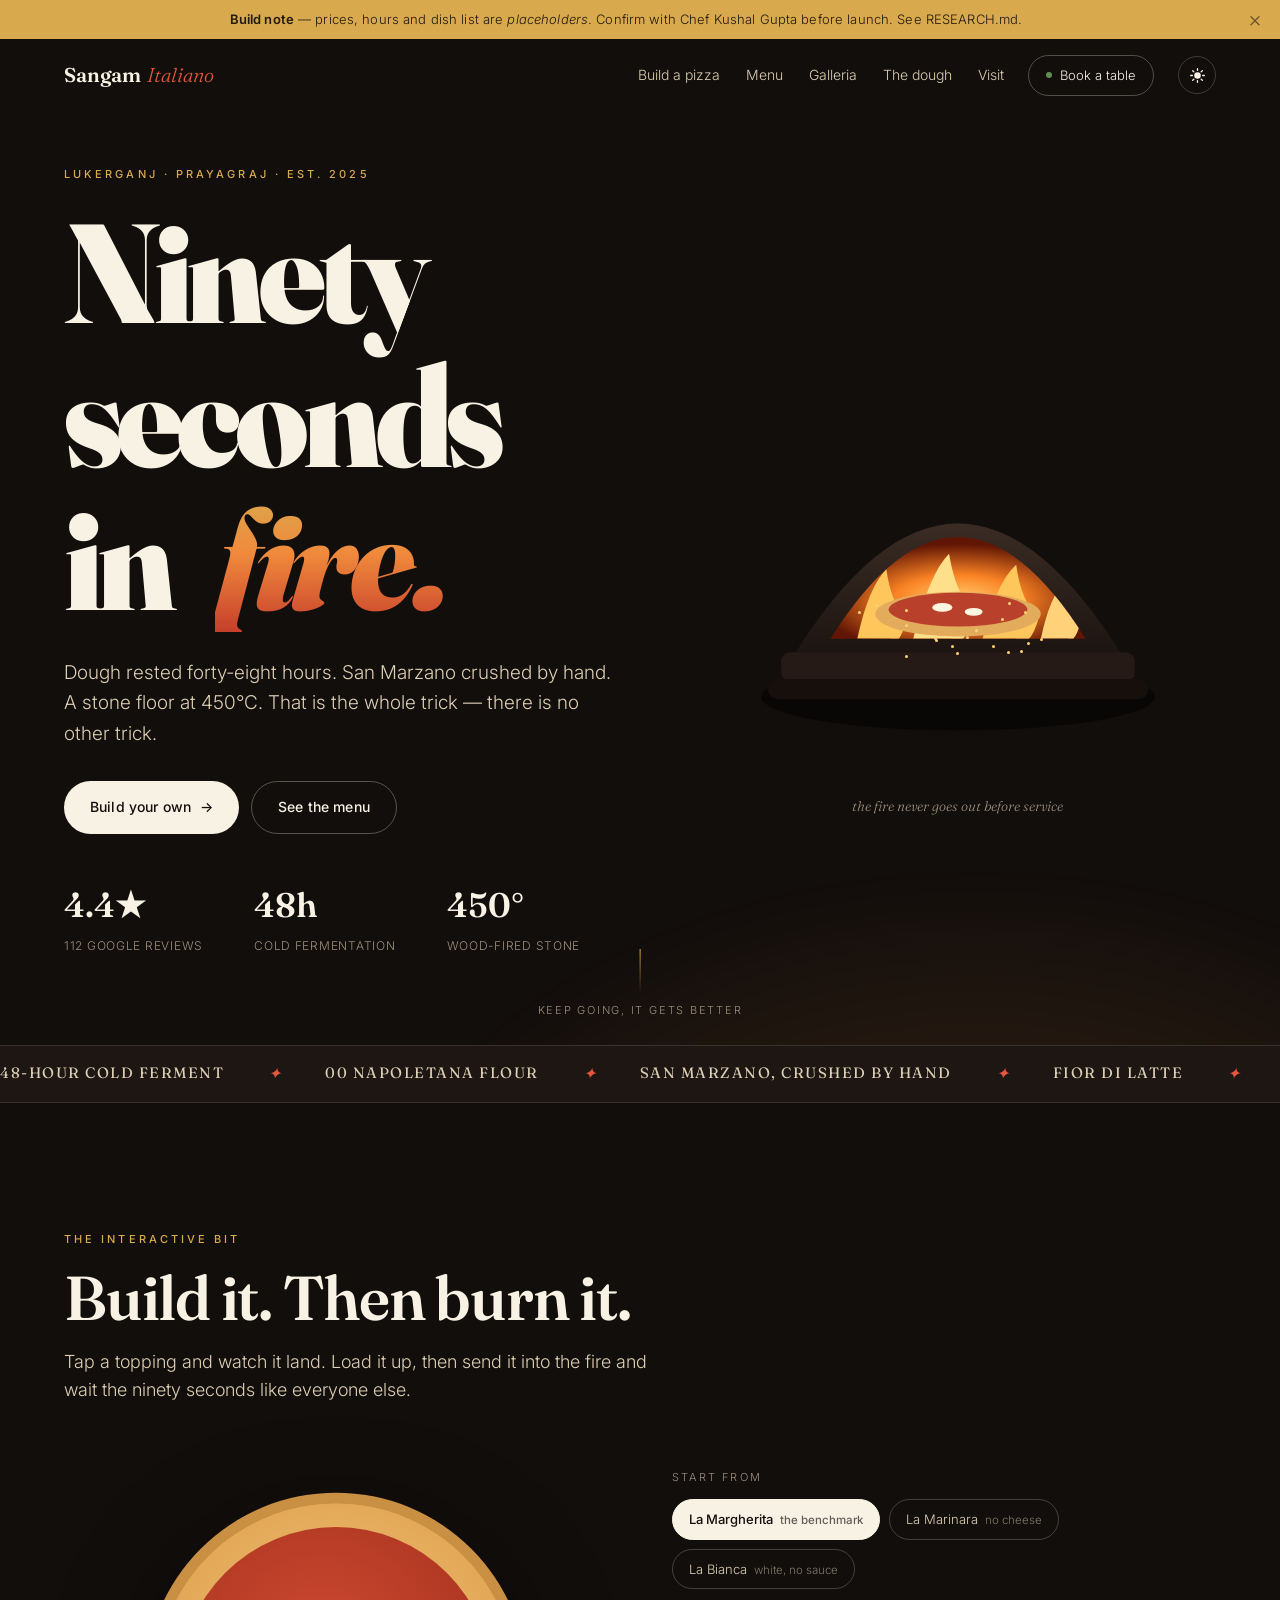
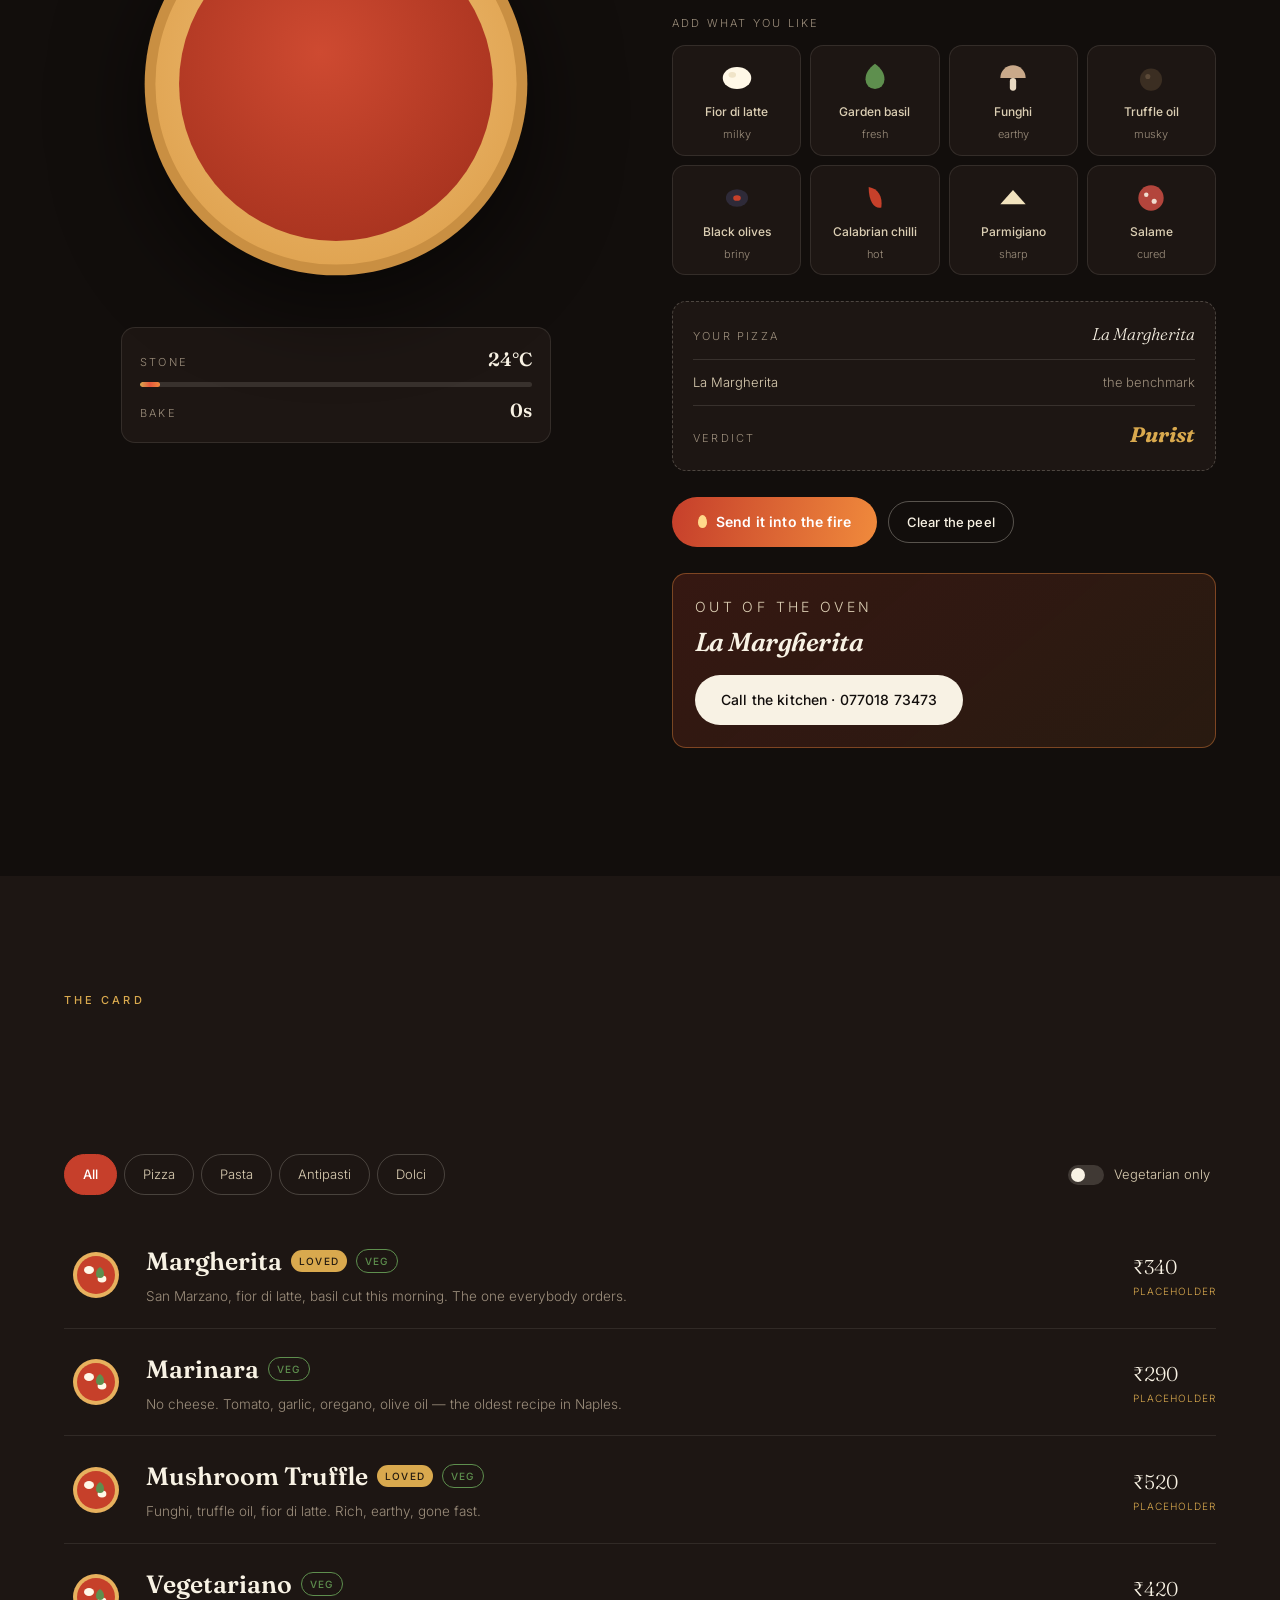
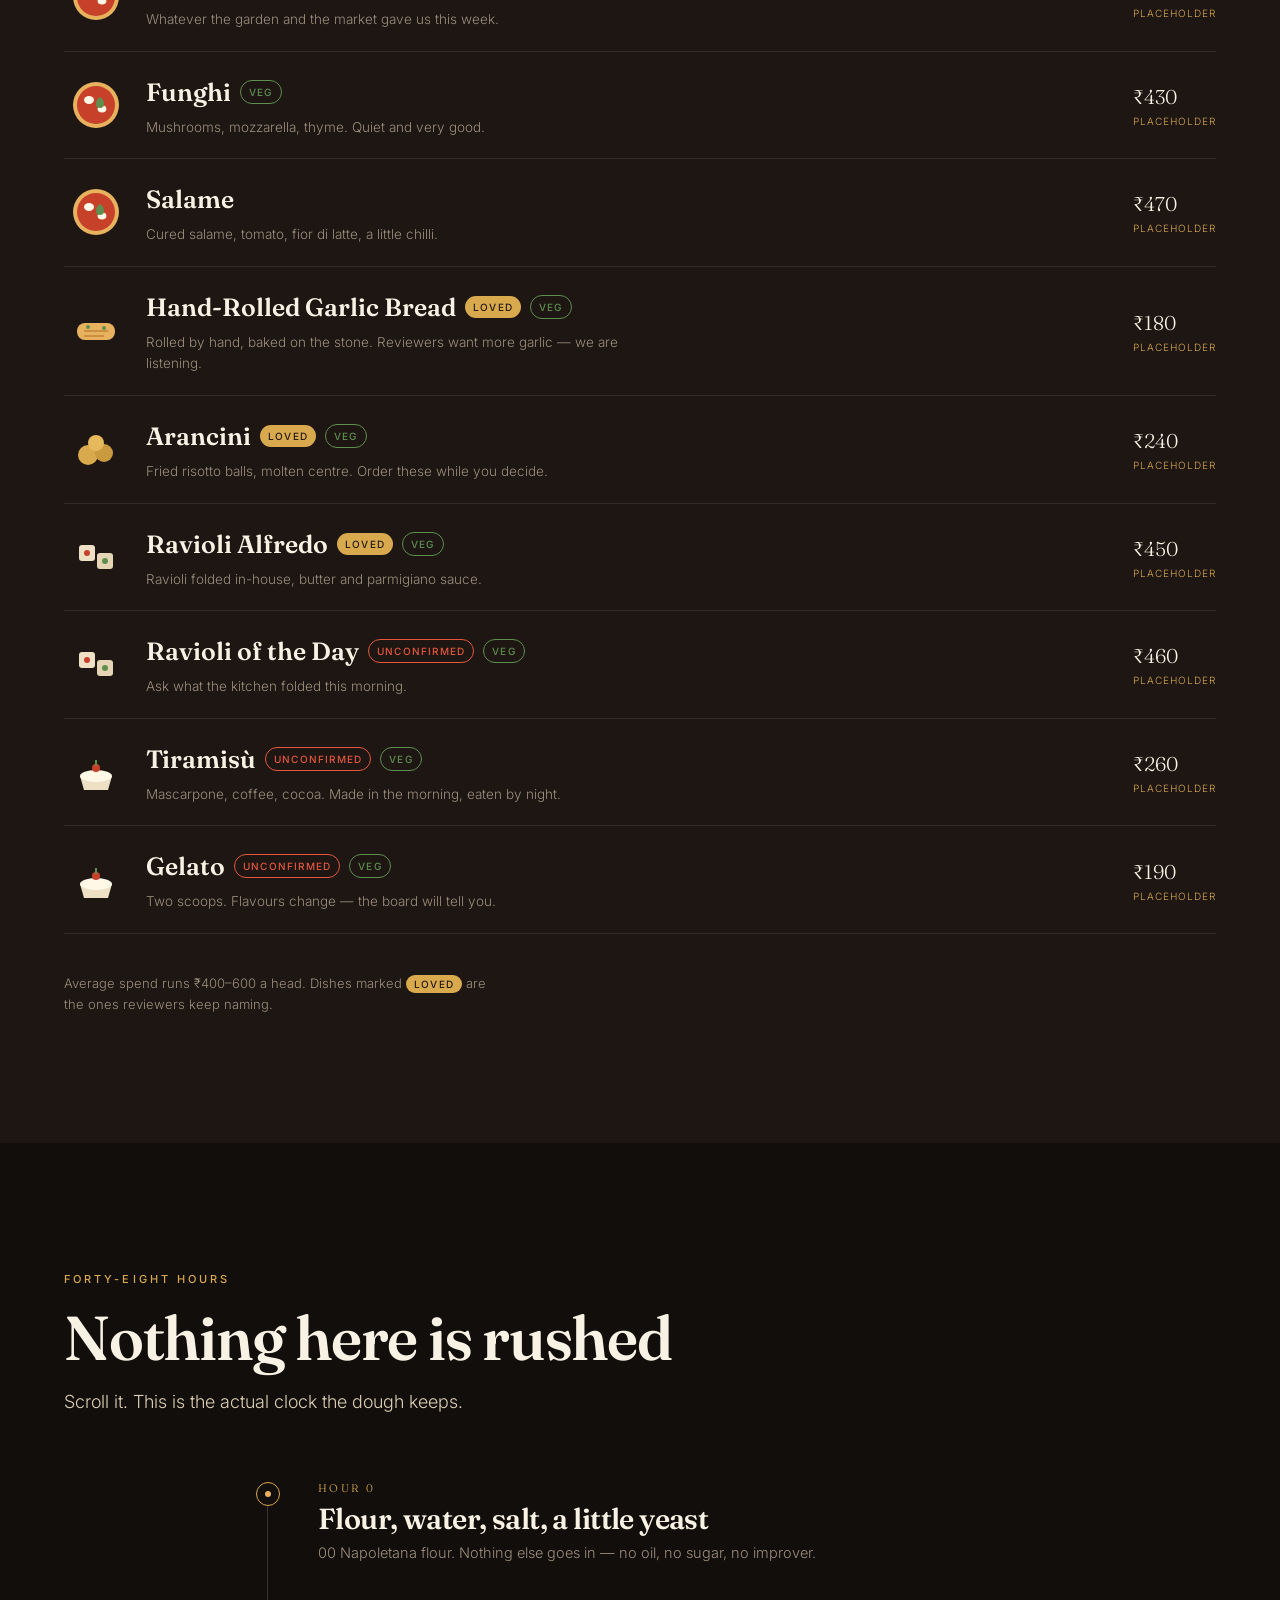
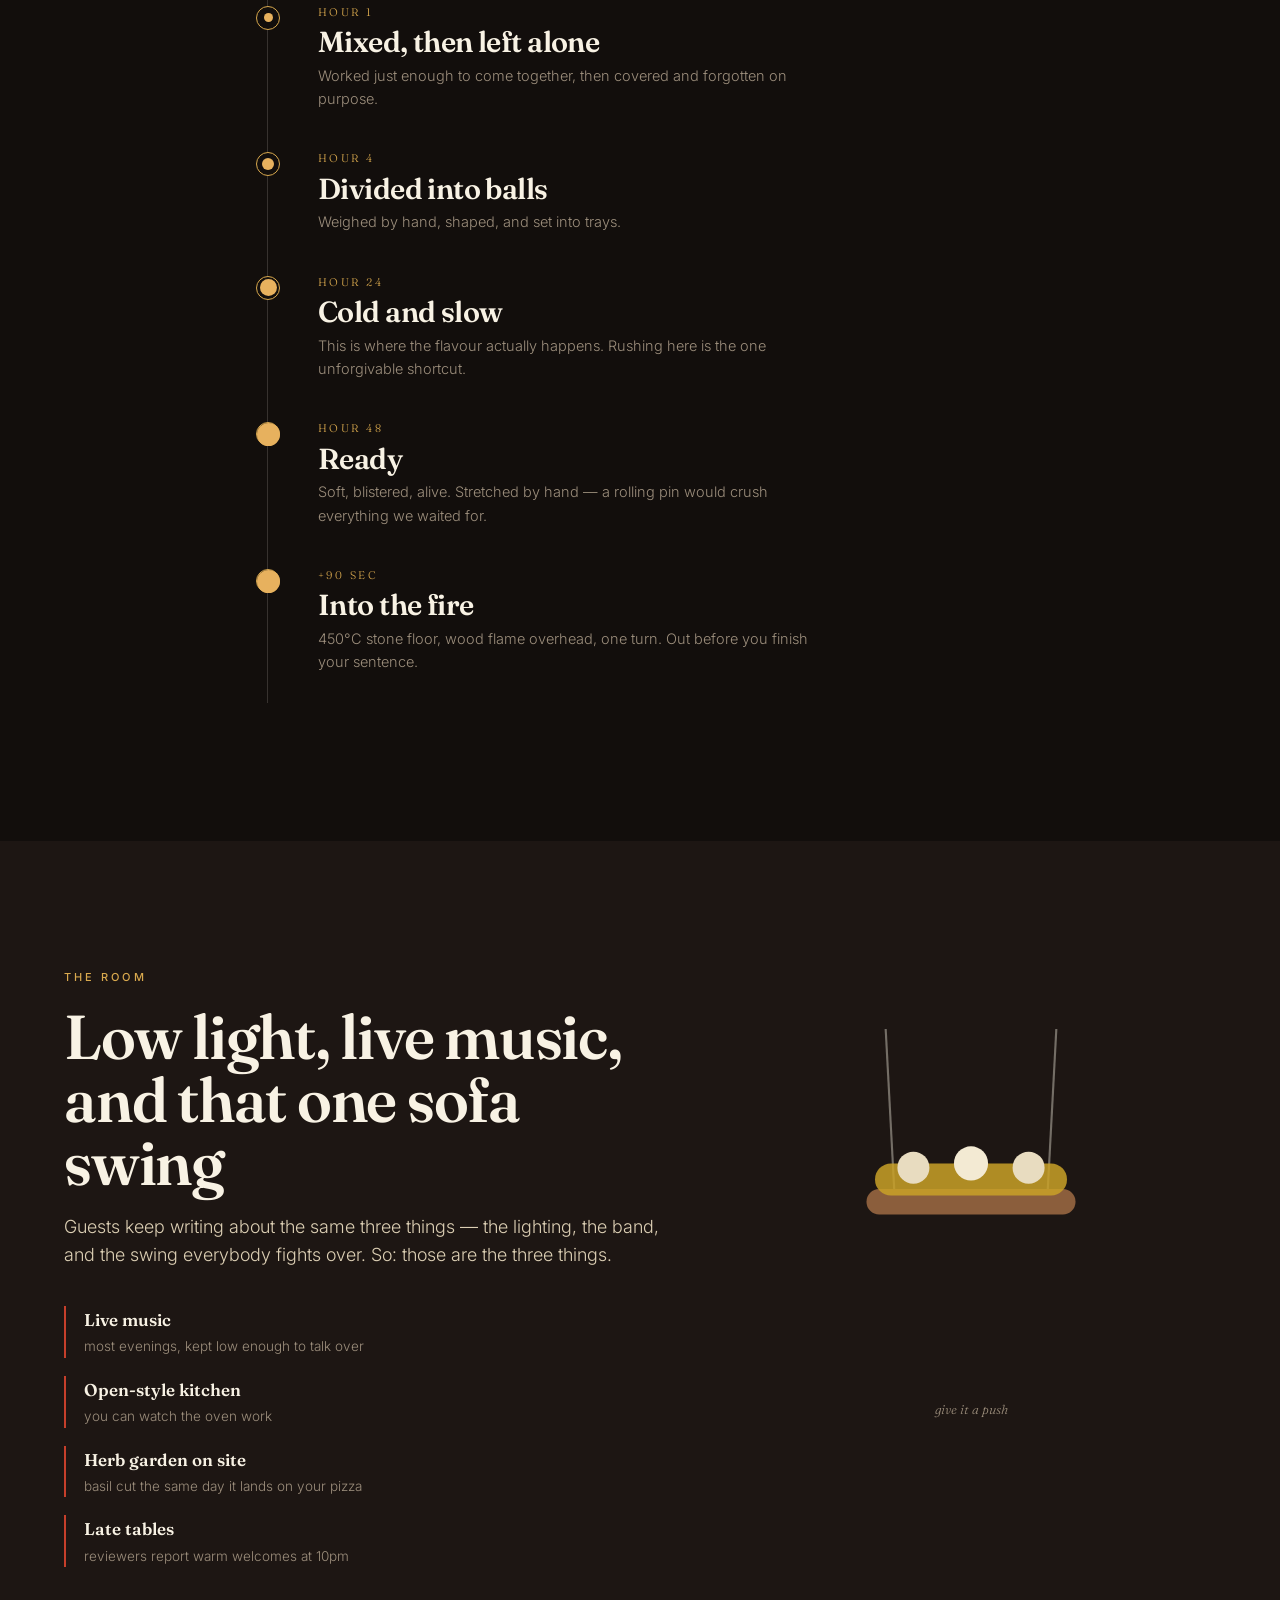
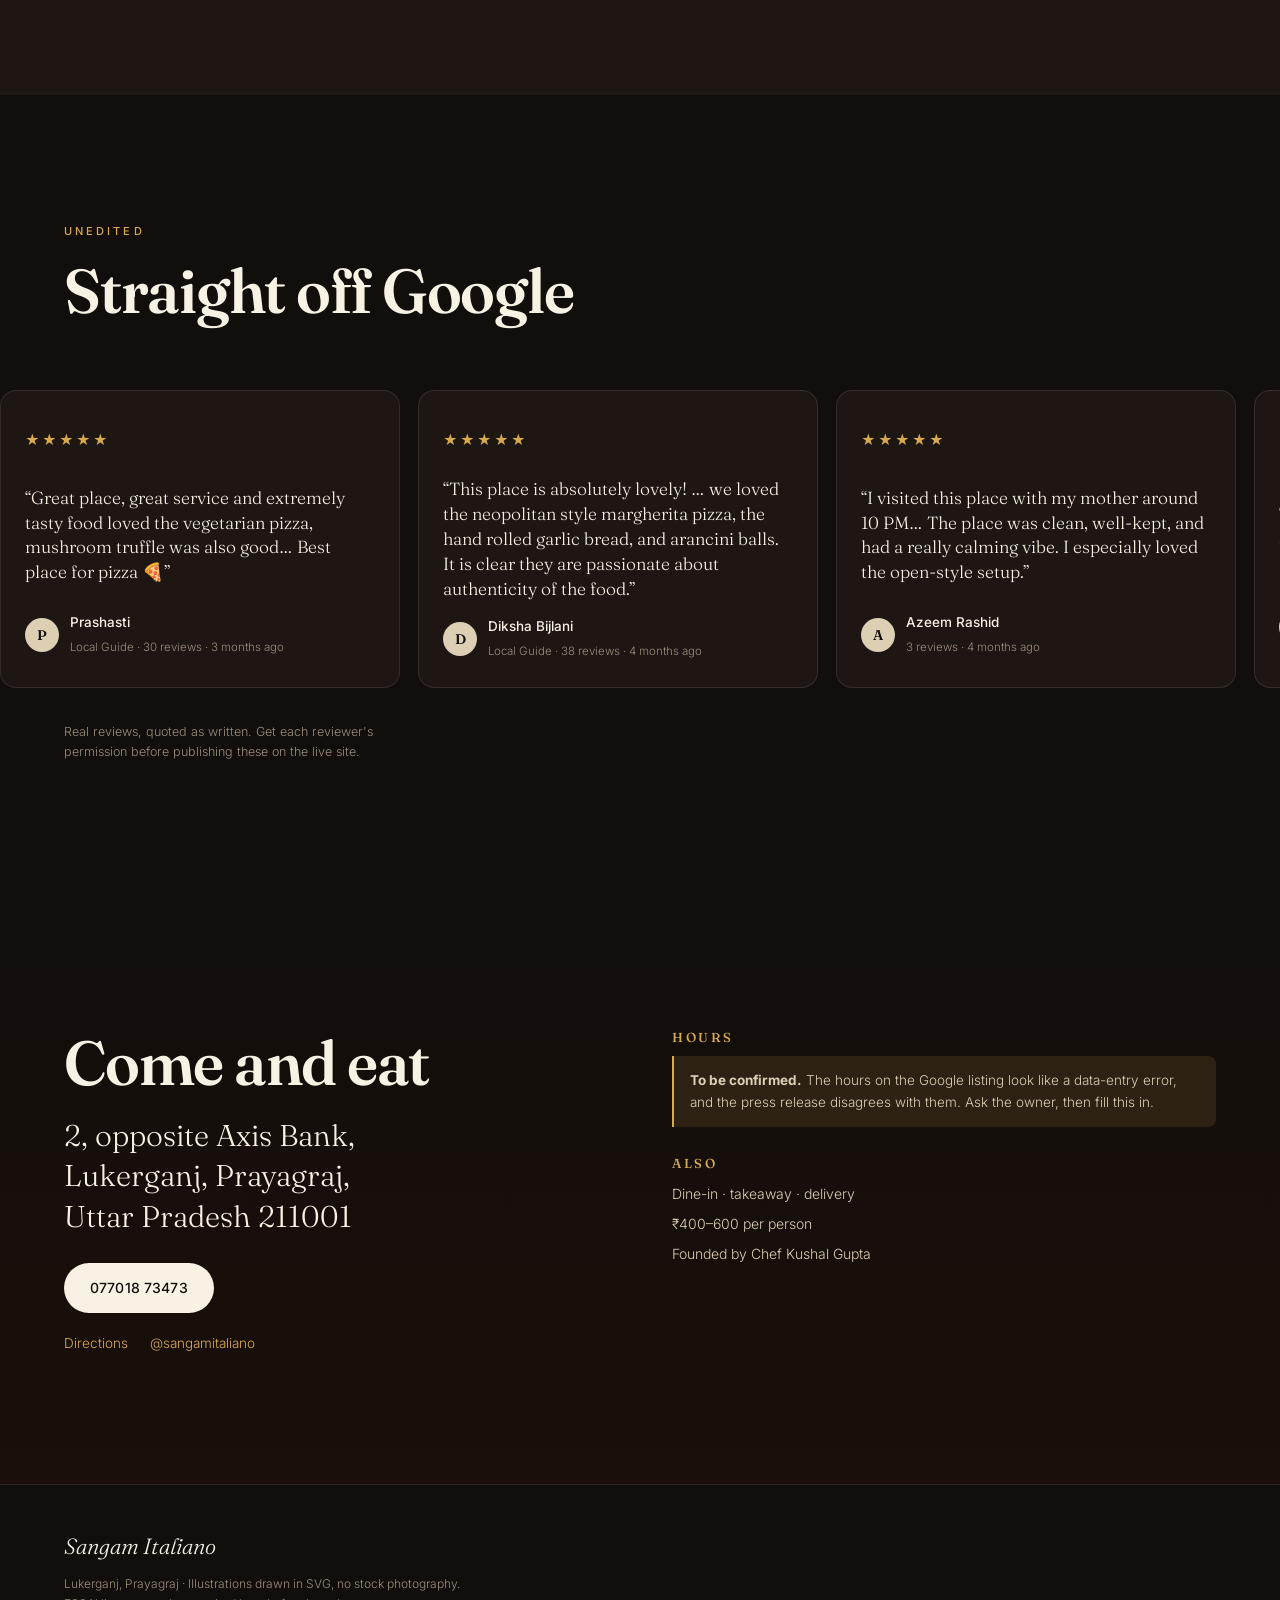
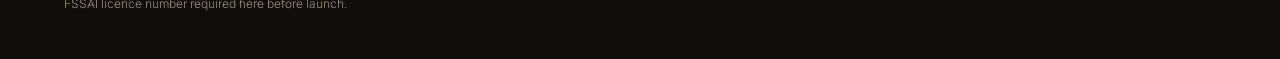
==== commit af3cf07a: "Add Galleria page with illustrated plates New galleria.html + galleria.css + galleria.js, linked fro" ====
--- a/index.html
+++ b/index.html
@@ -44,8 +44,8 @@
   <nav class="nav__links" id="navLinks" aria-label="Main">
     <a href="#forge">Build a pizza</a>
     <a href="#menu">Menu</a>
+    <a href="galleria.html">Galleria</a>
     <a href="#dough">The dough</a>
-    <a href="#room">The room</a>
     <a href="#visit">Visit</a>
   </nav>
   <a class="nav__cta" href="tel:07701873473">
--- a/styles.css
+++ b/styles.css
@@ -297,7 +297,10 @@
 .chip em{font-style:normal;opacity:.55;margin-left:7px;font-size:11.5px}
 .chip--on em{opacity:.65}
 .chip:hover{border-color:var(--fg);color:var(--fg)}
-.chip--on{background:var(--fg);color:var(--bg);border-color:var(--fg);font-weight:500}
+/* :hover is 0,2,0 and outranked plain .chip--on (0,1,0), so hovering a
+   selected chip painted cream text on a cream fill and the label vanished.
+   Listing the hover state here keeps selection winning at equal specificity. */
+.chip--on,.chip--on:hover{background:var(--fg);color:var(--bg);border-color:var(--fg);font-weight:500}
 .tops{display:grid;grid-template-columns:repeat(auto-fill,minmax(112px,1fr));gap:9px}
 .top{
   position:relative;background:var(--bg2);border:1px solid rgba(var(--fg-rgb),.1);border-radius:13px;
@@ -305,7 +308,8 @@
   transition:.22s cubic-bezier(.2,.7,.3,1);overflow:hidden
 }
 .top:hover{transform:translateY(-3px);border-color:rgba(var(--fg-rgb),.34);color:var(--fg)}
-.top--on{background:rgba(94,143,78,.16);border-color:var(--basil);color:var(--fg)}
+/* same specificity trap: hovering a selected topping dropped its green outline */
+.top--on,.top--on:hover{background:rgba(94,143,78,.16);border-color:var(--basil);color:var(--fg)}
 .top svg{width:38px;height:38px}
 .top b{font-size:12px;font-weight:500;text-align:center;line-height:1.25}
 .top small{font-size:11px;color:var(--mute)}
@@ -342,7 +346,8 @@
 .tabs{display:flex;flex-wrap:wrap;gap:7px}
 .tab{background:transparent;border:1px solid rgba(var(--fg-rgb),.2);color:var(--fg2);border-radius:999px;padding:9px 18px;font-size:13px;transition:.22s}
 .tab:hover{border-color:var(--fg);color:var(--fg)}
-.tab--on{background:var(--tomato);border-color:var(--tomato);color:#fff;font-weight:500}
+/* and again: hovering the active tab swapped #fff for near-black on tomato in light mode */
+.tab--on,.tab--on:hover{background:var(--tomato);border-color:var(--tomato);color:#fff;font-weight:500}
 .vegtog{display:inline-flex;align-items:center;gap:10px;background:none;border:0;color:var(--fg2);font-size:13px}
 .vegtog__box{width:36px;height:20px;border-radius:99px;background:rgba(var(--fg-rgb),.16);position:relative;transition:background .25s}
 .vegtog__dot{position:absolute;top:3px;left:3px;width:14px;height:14px;border-radius:50%;background:var(--fg);transition:translate .25s}
